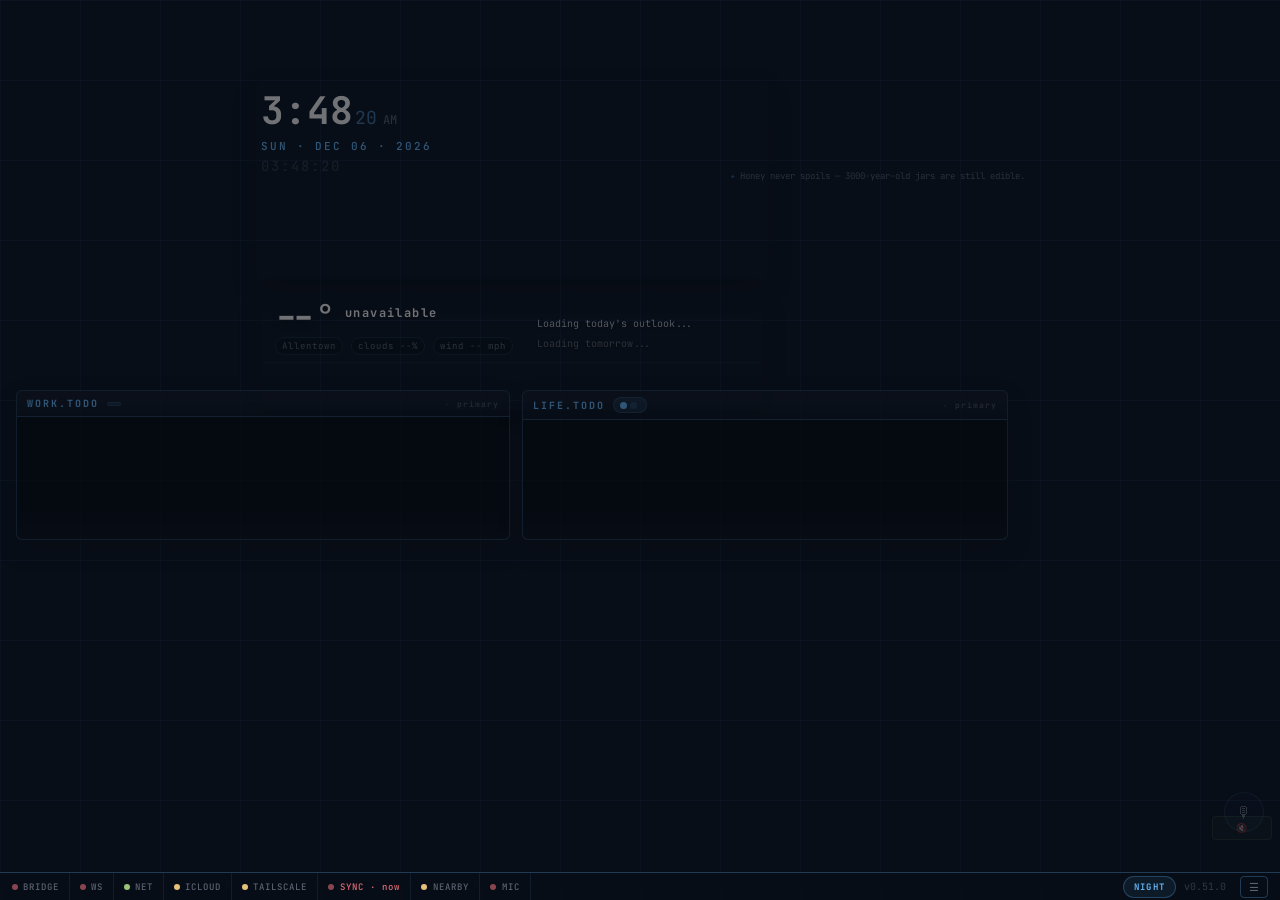
==== pi-kiosk/index.html @ 38cebedf "Add kiosk realtime voice broker and client" ====
<!DOCTYPE html>
<html lang="en">
<head>
<meta charset="UTF-8">
<meta name="viewport" content="width=1024">
<title>alfredo</title>
<style>
  @import url("https://fonts.googleapis.com/css2?family=JetBrains+Mono:wght@300;400;500;700&display=swap");
  * { margin: 0; padding: 0; box-sizing: border-box; }
  :root {
    --bg: #080E18; --surface: rgba(8,14,24,0.76); --surface2: #0d1520;
    --text-primary: #ABB2BF; --text-secondary: #5C6370; --text-emphasis: #E8EAED;
    --accent: #61AFEF; --accent-border: rgba(97,175,239,0.28);
    --accent-grid: rgba(97,175,239,0.035);
    --success: #98C379; --warning: #E5C07B; --danger: #E06C75;
    --font: "JetBrains Mono", monospace;
    --fs: 13px;
  }
  body { background: var(--bg); color: var(--text-primary); font-family: var(--font); font-size: var(--fs); height: 100vh; width: 100vw; overflow: hidden; display: flex; flex-direction: column; }
  body::before { content:''; position:fixed; inset:0; background-image: linear-gradient(var(--accent-grid) 1px,transparent 1px), linear-gradient(90deg,var(--accent-grid) 1px,transparent 1px); background-size:80px 80px; pointer-events:none; z-index:0; }

  /* Status bar */
  .statusbar {
    flex-shrink: 0; height: 28px; z-index: 10;
    display: flex; align-items: center; gap: 0;
    padding: 0 12px;
    border-top: 1px solid var(--accent-border);
    background: rgba(8,14,24,0.9);
  }
  .status-item {
    display: flex; align-items: center; gap: 5px;
    padding: 0 10px; height: 100%;
    border-right: 1px solid rgba(97,175,239,0.1);
    font-size: 9px; font-weight: 500; letter-spacing: 1px;
    color: var(--text-secondary);
  }
  .status-item:first-child { padding-left: 0; }
  .status-dot { width: 6px; height: 6px; border-radius: 50%; background: var(--text-secondary); opacity: 0.3; flex-shrink: 0; }
  .status-dot.on { background: var(--success); opacity: 1; animation: statpulse 3s ease-in-out infinite; }
  .status-dot.warn { background: var(--warning); opacity: 1; }
  .status-dot.off { background: var(--danger); opacity: 0.6; }
  @keyframes statpulse { 0%,100%{opacity:0.5} 50%{opacity:1} }

  .statusbar .spacer { flex: 1; }

  /* Hamburger button */
  .hbg-btn {
    font-family: var(--font); font-size: 11px; color: var(--text-secondary);
    width: 28px; height: 22px; border-radius: 4px;
    border: 1px solid var(--accent-border); background: transparent;
    cursor: pointer; display: flex; align-items: center; justify-content: center;
    letter-spacing: 0; margin-left: 8px;
    -webkit-tap-highlight-color: transparent; flex-shrink: 0;
  }
  .hbg-btn:active { background: rgba(97,175,239,0.1); }

  /* Hamburger panel */
  .hbg-panel {
    display: none; position: fixed; bottom: 28px; right: 8px;
    background: #0a0f1a; border: 1px solid rgba(97,175,239,0.28);
    border-radius: 8px; padding: 14px 16px; z-index: 50;
    min-width: 200px; box-shadow: 0 8px 32px rgba(0,0,0,0.6);
  }
  .hbg-panel.open { display: block; }
  .hbg-section { margin-bottom: 14px; }
  .hbg-section:last-child { margin-bottom: 0; }
  .hbg-label {
    font-size: 8px; font-weight: 700; letter-spacing: 2px;
    color: var(--text-secondary); margin-bottom: 7px;
  }
  .hbg-row { display: flex; gap: 5px; flex-wrap: wrap; }
  .hbg-chip {
    font-family: var(--font); font-size: 9px; font-weight: 700; letter-spacing: 1px;
    padding: 5px 10px; border-radius: 4px; border: 1px solid var(--accent-border);
    cursor: pointer; background: transparent; color: var(--text-secondary);
    -webkit-tap-highlight-color: transparent;
  }
  .hbg-chip.active { background: rgba(97,175,239,0.15); color: var(--accent); border-color: var(--accent); }
  .hbg-chip:active { opacity: 0.7; }
  .hbg-divider { height: 1px; background: rgba(97,175,239,0.1); margin: 12px 0; }
  .fs-stepper { display: flex; align-items: center; gap: 10px; }
  .fs-step-btn {
    font-family: var(--font); font-size: 14px; font-weight: 700; color: var(--accent);
    width: 28px; height: 28px; border-radius: 4px;
    border: 1px solid var(--accent-border); background: transparent;
    cursor: pointer; display: flex; align-items: center; justify-content: center;
    -webkit-tap-highlight-color: transparent;
  }
  .fs-step-btn:active { background: rgba(97,175,239,0.1); }
  .fs-display {
    font-size: 11px; font-weight: 700; color: var(--text-primary);
    min-width: 36px; text-align: center; letter-spacing: 1px;
  }

  /* Canvas */
  .canvas { position: relative; z-index: 1; flex: 1; overflow: hidden; }

  /* Widget */
  .widget {
    position: absolute; background: var(--surface); border: 1px solid var(--accent-border); border-radius: 6px;
    overflow: hidden; display: flex; flex-direction: column; transition: opacity 0.2s, transform 0.2s; min-width:120px; min-height:60px;
    --widget-pad: 10px; --widget-header-x: 10px; --widget-header-y: 6px; --widget-title-size: 10px; --widget-body-size: 11px; --widget-caption-size: 9px;
    box-shadow: 0 10px 28px rgba(0,0,0,0.22);
  }
  .widget.hidden { display: none !important; }
  .widget::before {
    content:''; position:absolute; inset:0; pointer-events:none;
    background:linear-gradient(180deg, rgba(255,255,255,0.02), transparent 20%, transparent 80%, rgba(97,175,239,0.03));
  }
  .widget-header {
    display:flex; align-items:center; gap:8px; padding:var(--widget-header-y) var(--widget-header-x); background:rgba(97,175,239,0.05);
    border-bottom:1px solid var(--accent-border); font-size:var(--widget-title-size); font-weight:700; color:var(--accent);
    letter-spacing:2px; flex-shrink:0; zoom:var(--content-zoom,1); position:relative; z-index:1;
  }
  .badge {
    font-size:var(--widget-caption-size); font-weight:700; color:var(--accent); letter-spacing:1px;
    padding:1px 6px; border-radius:999px; background:rgba(97,175,239,0.12); border:1px solid rgba(97,175,239,0.18);
  }
  .zone { margin-left:auto; font-size:calc(var(--widget-caption-size) - 1px); color:var(--text-secondary); opacity:0.7; letter-spacing:1px; }
  .widget-body { padding:var(--widget-pad); flex:1; overflow-y:auto; overflow-x:hidden; zoom:var(--content-zoom,1); position:relative; z-index:1; }
  .widget[data-size="compact"] { --widget-pad: 8px; --widget-header-x: 8px; --widget-header-y: 5px; --widget-title-size: 9px; --widget-body-size: 10px; --widget-caption-size: 8px; }
  .widget[data-size="regular"] { --widget-pad: 10px; --widget-header-x: 10px; --widget-header-y: 6px; --widget-title-size: 10px; --widget-body-size: 11px; --widget-caption-size: 9px; }
  .widget[data-size="expanded"] { --widget-pad: 12px; --widget-header-x: 12px; --widget-header-y: 7px; --widget-title-size: 11px; --widget-body-size: 12px; --widget-caption-size: 9px; }
  /* Hide cursor on kiosk display */
  html, body, * {
    cursor: none !important;
    cursor: url("[data-uri]") 0 0, none !important;
  }
  /* Frameless widgets — no border, no header bar, no background */
  #w-clock, #w-weather { border-color:transparent; background:transparent; }
  #w-clock::before, #w-weather::before { display:none; }
  #w-clock .widget-header, #w-weather .widget-header { display:none; }
  #w-clock .widget-body, #w-weather .widget-body { padding:4px; }

  /* Clock */
  .clock-time { display:flex; align-items:baseline; gap:2px; cursor:pointer; -webkit-tap-highlight-color:transparent; user-select:none; }
  .clock-time .hm { font-size:38px; font-weight:700; color:var(--text-emphasis); }
  .clock-time .sec { font-size:18px; color:var(--accent); opacity:0.6; }
  .clock-time .ampm { font-size:12px; color:var(--text-secondary); margin-left:4px; }
  .clock-date { font-size:11px; font-weight:500; color:var(--accent); letter-spacing:2px; margin-top:4px; }
  .clock-24h { font-size:14px; color:var(--text-secondary); opacity:0.4; margin-top:4px; letter-spacing:2px; font-weight:500; }
  .clock-time.flash .hm { color:#ff6b35; }
  /* Floating fun fact — sits on empty canvas space, not inside a widget */
  #funfact-float {
    position:absolute; z-index:2; pointer-events:none;
    font-size:9px; color:var(--text-secondary); opacity:0.4;
    line-height:1.4; max-width:300px; transition:opacity 0.5s, left 0.3s, top 0.3s;
    display:-webkit-box; -webkit-line-clamp:2; -webkit-box-orient:vertical; overflow:hidden;
  }
  #funfact-float::before { content:'✦ '; color:var(--accent); opacity:0.5; }

  /* Today bar */
  .today-bar { display:flex; height:100%; align-items:center; }
  .today-stat { flex:1; text-align:center; }
  .today-stat .val { font-size:20px; font-weight:700; color:var(--text-emphasis); }
  .today-stat .lbl { font-size:8px; font-weight:500; color:var(--text-secondary); letter-spacing:1px; margin-top:2px; }
  .today-divider { width:1px; height:36px; background:rgba(92,99,112,0.2); }

  /* Tasks */
  .task-list { display:flex; flex-direction:column; gap:2px; height:100%; overflow-y:auto; }
  .task-item { display:flex; align-items:center; gap:8px; padding:4px 0; cursor:pointer; }
  .task-dot { width:8px; height:8px; border-radius:50%; border:1.5px solid var(--accent-border); flex-shrink:0; transition:transform 0.1s; }
  .task-dot.done { background:var(--success); border-color:var(--success); }
  .task-text { font-size:var(--widget-body-size); color:var(--text-primary); }
  .task-text.done { text-decoration:line-through; color:var(--text-secondary); }
  .task-blank { display:flex; align-items:center; gap:8px; padding:4px 0; opacity:0.3; cursor:pointer; }
  .task-blank .task-dot { border-style:dashed; }
  .task-blank .task-text { color:var(--text-secondary); font-style:italic; font-size:var(--widget-body-size); }
  .widget-stale .zone::after { content:' · STALE'; color:var(--warning); font-size:9px; letter-spacing:1px; }
  .widget-stale { opacity:0.6; }
  .widget[data-size="compact"] .task-item,
  .widget[data-size="compact"] .task-blank { gap:6px; padding:2px 0; }

  /* Time-aware widget states */
  .widget.time-hidden { display:none !important; }
  .widget.compact .widget-body { max-height:0 !important; overflow:hidden; padding:0 !important; }
  .widget.compact { cursor:pointer; }
  .widget.compact .widget-header .zone::before { content:'▸ '; opacity:0.5; }

  /* Task detail sheet */
  .td-actions { display:flex; gap:8px; flex-wrap:wrap; margin-top:12px; }
  .td-status-btn { font-family:var(--font); font-size:9px; font-weight:700; letter-spacing:1px; padding:6px 12px; border-radius:4px; border:1px solid var(--accent-border); cursor:pointer; background:transparent; color:var(--text-secondary); -webkit-tap-highlight-color:transparent; }
  .td-status-btn.active { background:rgba(97,175,239,0.15); color:var(--accent); border-color:var(--accent); }
  .td-status-btn.done-btn.active { background:rgba(152,195,121,0.15); color:var(--success); border-color:var(--success); }

  /* Terminal */
  .term-status { display:flex; align-items:center; gap:6px; padding:4px 10px; background:rgba(8,14,24,0.4); flex-shrink:0; }
  .term-dot { width:5px; height:5px; border-radius:50%; }
  .term-dot.on { background:var(--success); }
  .term-dot.off { background:var(--text-secondary); opacity:0.3; }
  .term-label { font-size:9px; font-weight:500; color:var(--text-secondary); }
  .term-output { padding:8px 9px; flex:1; overflow-y:auto; font-size:10px; line-height:1.55; background:linear-gradient(180deg, rgba(8,14,24,0.15), transparent 40%); }
  .term-line { color:var(--text-primary); }
  .term-line.sys { color:var(--text-secondary); }
  .term-line.good { color:var(--success); }
  .term-line.warn { color:var(--warning); }
  .term-line.reply { color:var(--text-emphasis); }
  .term-line.user { color:var(--accent); }
  .term-input { display:flex; align-items:center; gap:6px; padding:6px 10px; border-top:1px solid var(--accent-border); background:rgba(8,14,24,0.5); flex-shrink:0; }
  .term-prompt { font-size:12px; font-weight:700; color:var(--accent); }
  .term-cursor-blink { animation:slowblink 2.5s ease-in-out infinite; color:var(--accent); opacity:0.5; }
  @keyframes slowblink { 0%,40%{opacity:0.5} 50%{opacity:0.1} 60%,100%{opacity:0.5} }
  .widget[data-size="compact"] .term-status { padding:4px 8px; }
  .widget[data-size="compact"] .term-output { font-size:9px; padding:6px 7px; }

  /* Calendar */
  .cal-event { display:flex; gap:8px; padding:4px 0; align-items:center; }
  .cal-time { font-size:calc(var(--widget-body-size) - 1px); color:var(--text-secondary); width:50px; flex-shrink:0; }
  .cal-bar { width:2px; height:16px; background:var(--accent); border-radius:1px; flex-shrink:0; }
  .cal-title { font-size:var(--widget-body-size); color:var(--text-primary); }
  .cal-event.past .cal-time, .cal-event.past .cal-title { opacity:0.4; }
  .cal-event.past .cal-bar { opacity:0.3; }
  .cal-event.live .cal-bar { background:var(--accent); box-shadow:0 0 6px var(--accent); }
  .cal-event.live .cal-title { font-weight:bold; }
  .cal-title.dim { opacity:0.4; font-style:italic; }
  .cal-event.personal .cal-bar { background:#7c6eff; }
  .cal-event.personal.live .cal-bar { background:#7c6eff; box-shadow:0 0 6px #7c6eff; }
  .cal-section-label { font-size:8px; color:var(--text-secondary); letter-spacing:1px; margin:6px 0 2px; opacity:0.6; }
  .cal-section-label:first-child { margin-top:0; }

  /* TODAY.EXE dots */
  .today-rows { display:flex; flex-direction:column; gap:6px; }
  .today-row { display:flex; align-items:center; gap:8px; min-width:0; }
  .today-label { font-size:9px; letter-spacing:1px; color:var(--text-secondary); width:65px; flex-shrink:0; }
  .today-dots { display:flex; gap:4px; flex:1; }
  .today-dot { width:8px; height:8px; border-radius:50%; background:rgba(255,255,255,0.1); border:1px solid rgba(255,255,255,0.15); transition:all 0.3s; }
  .today-dot.lit { background:var(--success,#4ade80); border-color:var(--success,#4ade80); box-shadow:0 0 4px var(--success,#4ade80); }
  .widget[data-size="expanded"] .today-rows { display:grid; grid-template-columns:repeat(2, minmax(0,1fr)); gap:8px 14px; }
  .widget[data-size="compact"] .today-rows { gap:4px; }
  .widget[data-size="compact"] .today-label { width:54px; font-size:8px; }
  .widget[data-size="compact"] .today-dot { width:7px; height:7px; }

  /* Weather Timeline */
  .wx-timeline { position:relative; width:100%; height:100%; display:flex; flex-direction:column; overflow:hidden; min-height:100px; }
  .wx-arc { position:relative; flex:0 0 60%; min-height:66px; overflow:hidden; padding:10px 12px 4px; }
  .wx-arc-path { display:none; }
  .wx-horizon { display:none; }
  .wx-celestial { position:absolute; z-index:2; transition:left 60s linear, bottom 60s linear; }
  .wx-sun { width:58px; height:58px; border-radius:50%; background:radial-gradient(circle, #FFE27A 18%, #FFD34A 42%, #FFB347 72%, rgba(255,179,71,0.05) 100%);
    box-shadow:0 0 28px 10px rgba(255,184,77,0.56), 0 0 52px 20px rgba(255,165,0,0.2); }
  .wx-sun.zenith { box-shadow:0 0 34px 12px rgba(255,184,77,0.72), 0 0 68px 26px rgba(255,165,0,0.34); }
  .wx-sun.horizon-glow { box-shadow:0 0 22px 8px rgba(255,140,50,0.46), 0 0 42px 16px rgba(255,100,30,0.18); }
  .wx-moon-body { width:50px; height:50px; border-radius:50%; background:#E0E4F0; position:relative; overflow:hidden;
    box-shadow:0 0 18px 6px rgba(200,210,240,0.32); }
  .wx-moon-shadow { position:absolute; top:-1px; width:50px; height:52px; border-radius:50%; background:var(--bg); }
  .wx-moon-body.full { box-shadow:0 0 18px 6px rgba(220,230,255,0.52), 0 0 34px 12px rgba(200,210,240,0.22); }
  .wx-moon-body.new { background:#3a3f4a; box-shadow:none; opacity:0.4; }
  .wx-current-info { position:absolute; top:10px; left:12px; z-index:4; display:flex; flex-direction:column; gap:4px; pointer-events:none; min-width:210px; }
  .wx-current-main { display:flex; align-items:flex-start; gap:10px; }
  .wx-current-temp { font-size:34px; line-height:0.95; font-weight:700; color:var(--text-emphasis); text-shadow:0 2px 8px rgba(0,0,0,0.72); }
  .wx-current-copy { display:flex; flex-direction:column; gap:3px; padding-top:4px; }
  .wx-current-desc { font-size:12px; font-weight:700; color:var(--text-emphasis); letter-spacing:1.4px; text-shadow:0 1px 2px rgba(0,0,0,0.6); }
  .wx-current-hilo { font-size:10px; color:var(--text-secondary); opacity:0.92; }
  .wx-current-meta { display:flex; flex-wrap:wrap; gap:8px; align-items:center; }
  .wx-meta-pill { font-size:9px; color:var(--text-secondary); letter-spacing:1px; padding:2px 6px; border-radius:999px; border:1px solid rgba(97,175,239,0.14); background:rgba(8,14,24,0.32); backdrop-filter:blur(4px); }
  .wx-story { position:absolute; right:14px; top:26px; z-index:4; width:210px; display:flex; flex-direction:column; gap:5px; pointer-events:none; }
  .wx-story-line { font-size:10px; line-height:1.45; color:var(--text-primary); text-shadow:0 1px 2px rgba(0,0,0,0.6); }
  .wx-story-line.secondary { color:var(--text-secondary); }
  .wx-sky-cover { position:absolute; inset:0; z-index:3; pointer-events:none; }
  .wx-cloud { position:absolute; height:18px; border-radius:999px; background:linear-gradient(180deg, rgba(221,229,242,0.95), rgba(190,200,218,0.76)); box-shadow:0 8px 18px rgba(0,0,0,0.12); }
  .wx-cloud::before, .wx-cloud::after { content:''; position:absolute; bottom:6px; border-radius:50%; background:inherit; }
  .wx-cloud::before { width:18px; height:18px; left:8px; }
  .wx-cloud::after { width:24px; height:24px; right:10px; }
  .wx-cloud.heavy { opacity:0.96; }
  .wx-cloud.medium { opacity:0.82; }
  .wx-cloud.light { opacity:0.64; }
  .wx-cloud.sun-mask { z-index:4; }
  .wx-hours { flex:1; display:flex; align-items:center; gap:4px; padding:8px 10px 6px; position:relative; z-index:2; border-top:1px solid rgba(97,175,239,0.08); overflow:hidden; }
  .wx-hour { flex:1; text-align:center; font-size:10px; color:var(--text-secondary); min-width:0; padding:5px 2px 4px; border-radius:6px; background:rgba(8,14,24,0.18); }
  .wx-hour .wx-h-icon { font-size:14px; line-height:1; }
  .wx-hour .wx-h-temp { color:var(--text-primary); font-weight:700; font-size:13px; }
  .wx-hour .wx-h-time { font-size:9px; opacity:0.5; }
  .wx-hour.now { color:var(--text-secondary); border:1px solid rgba(97,175,239,0.18); background:rgba(97,175,239,0.08); }
  .wx-hour.now .wx-h-temp { color:var(--text-primary); }
  .wx-hour.past { opacity:0.4; }
  .wx-rise-set { position:absolute; bottom:2px; font-size:7px; color:var(--text-secondary); opacity:0.5; letter-spacing:0.5px; z-index:2; }
  .wx-rise-set.rise { left:8px; }
  .wx-rise-set.set { right:8px; }

  /* Weather effects (layered behind arc) */
  .wx-fx { position:absolute; inset:0; pointer-events:none; overflow:hidden; z-index:0; border-radius:0 0 5px 5px; }
  .wx-drop { position:absolute; top:-20px; width:1px; opacity:0.6;
    background:linear-gradient(transparent, rgba(74,144,217,0.7));
    animation:wx-rain-fall linear infinite; }
  .wx-flake { position:absolute; top:-10px; border-radius:50%;
    background:rgba(220,225,255,0.7); box-shadow:0 0 3px rgba(200,210,255,0.3);
    animation:wx-snow-fall linear infinite, wx-snow-drift ease-in-out infinite; }
  .wx-sun-glow { position:absolute; inset:0;
    background:radial-gradient(ellipse at 50% 60%, rgba(255,184,77,0.08), transparent 65%);
    animation:wx-sun-pulse 5s ease-in-out infinite; }
  .wx-lightning-flash { position:absolute; inset:0; opacity:0; }
  .wx-fog-band { position:absolute; left:-50%; width:200%; opacity:0.15;
    background:linear-gradient(90deg, transparent 0%, rgba(119,136,153,0.4) 30%, rgba(119,136,153,0.5) 50%, rgba(119,136,153,0.4) 70%, transparent 100%);
    animation:wx-fog-drift linear infinite; }
  @keyframes wx-rain-fall { from{transform:translateY(-20px)} to{transform:translateY(200px)} }
  @keyframes wx-snow-fall { from{transform:translateY(-10px)} to{transform:translateY(200px)} }
  @keyframes wx-snow-drift { 0%,100%{margin-left:0} 50%{margin-left:15px} }
  @keyframes wx-sun-pulse { 0%,100%{opacity:0.7;transform:scale(1)} 50%{opacity:1;transform:scale(1.06)} }
  @keyframes wx-fog-drift { from{transform:translateX(-25%)} to{transform:translateX(0%)} }

  /* Stats */
  .stat-grid { display:grid; grid-template-columns:1fr 1fr; gap:12px; }
  .stat-block .stat-val { font-size:22px; font-weight:700; color:var(--text-emphasis); }
  .stat-block .stat-lbl { font-size:8px; color:var(--text-secondary); letter-spacing:1px; margin-top:2px; }

  /* Dot progress (inline badge) */
  .dot-prog { width:7px; height:7px; border-radius:50%; display:inline-block; margin-right:3px; transition:background 0.2s ease; vertical-align:middle; }

  /* Hotlist */
  .hotlist-body { display:flex; flex-direction:column; gap:3px; height:100%; overflow-y:auto; }
  .hl-item { display:flex; align-items:center; gap:8px; padding:3px 0; cursor:pointer; }
  .hl-urgency { width:8px; height:8px; border-radius:50%; flex-shrink:0; transition:transform 0.1s; }
  .hl-urgency.high { background:var(--accent); box-shadow:0 0 4px var(--accent); }
  .hl-urgency.med { background:var(--accent); opacity:0.45; }
  .hl-urgency.event { background:transparent; border:1.5px solid var(--accent); opacity:0.6; }
  .hl-text { font-size:var(--widget-body-size); color:var(--text-primary); flex:1; }
  .hl-text.done { text-decoration:line-through; color:var(--text-secondary); opacity:0.28; }
  .hl-due { font-size:9px; color:var(--text-secondary); white-space:nowrap; flex-shrink:0; }
  .hl-badge { font-size:8px; font-weight:700; letter-spacing:1px; padding:1px 5px; border-radius:3px; border:1px solid rgba(124,110,255,0.4); color:#7c6eff; flex-shrink:0; }

  /* Scratchpad */
  .scratch-body { display:flex; flex-direction:column; gap:2px; height:100%; overflow-y:auto; }
  .scratch-line { font-size:var(--widget-body-size); color:var(--text-primary); padding:2px 0; }
  .scratch-add { display:flex; align-items:center; gap:6px; margin-top:6px; padding-top:6px; border-top:1px dashed var(--accent-border); cursor:pointer; opacity:0.4; }
  .scratch-add:active { opacity:0.8; }
  .scratch-add span { font-size:10px; color:var(--text-secondary); font-style:italic; }

  /* Meeting 3-state */
  .cal-event-wrap { cursor:pointer; -webkit-tap-highlight-color:transparent; }
  .cal-event-wrap[data-state="collapsed"] .meeting-brief,
  .cal-event-wrap[data-state="collapsed"] .meeting-full { max-height:0; padding:0; }
  .cal-event-wrap[data-state="brief"] .meeting-full { max-height:0; padding:0; }
  .cal-event-wrap[data-state="collapsed"] .meeting-hint { display:block; }
  .cal-event-wrap:not([data-state="collapsed"]) .meeting-hint { display:none; }
  .meeting-hint { font-size:8px; color:var(--text-secondary); opacity:0.4; margin-left:60px; padding:1px 0; }
  .meeting-brief { font-size:9px; color:var(--text-primary); margin-left:60px; padding:2px 0; max-height:0; overflow:hidden; transition:max-height 0.25s ease; }
  .cal-event-wrap[data-state="brief"] .meeting-brief,
  .cal-event-wrap[data-state="full"] .meeting-brief { max-height:80px; padding:2px 0; }
  .meeting-full { font-size:9px; color:var(--text-secondary); margin-left:60px; line-height:1.5; max-height:0; overflow:hidden; transition:max-height 0.25s ease; }
  .cal-event-wrap[data-state="full"] .meeting-full { max-height:200px; padding:2px 0; }
  .meeting-full hr { border:none; border-top:1px dashed var(--accent-border); margin:6px 0; }
  .cal-rec { font-size:7px; font-weight:700; color:var(--accent); letter-spacing:1px; margin-left:6px; opacity:0.6; }

  /* Funfact (legacy — now uses #funfact-float) */

  /* Waiting/Deferred counts */
  .today-count { font-size:18px; font-weight:700; color:var(--text-emphasis); }
  .today-count-row { cursor:pointer; -webkit-tap-highlight-color:transparent; }
  .today-count-row:active { opacity:0.7; }

  /* Waiting/Deferred modal sheet */
  .wd-backdrop { display:none; position:fixed; inset:0; background:rgba(0,0,0,0.5); z-index:90; }
  .wd-backdrop.open { display:block; }
  .wd-sheet { position:fixed; bottom:0; left:0; right:0; background:#0a0f1a; border-top:1px solid var(--accent-border); border-radius:12px 12px 0 0; transform:translateY(100%); transition:transform 0.3s ease; z-index:100; padding:16px; max-height:60vh; overflow-y:auto; }
  .wd-sheet.open { transform:translateY(0); }
  .wd-handle { width:32px; height:4px; background:var(--text-secondary); opacity:0.3; border-radius:2px; margin:0 auto 12px; }
  .wd-title { font-size:10px; font-weight:700; color:var(--accent); letter-spacing:2px; margin-bottom:10px; }
  .wd-item { font-size:11px; color:var(--text-primary); padding:6px 0; border-bottom:1px solid rgba(97,175,239,0.08); }
  .wd-item:last-child { border-bottom:none; }

  /* Voice btn */
  .voice-btn { position:absolute; bottom:40px; right:16px; width:40px; height:40px; border-radius:50%; background:rgba(97,175,239,0.07); border:1px solid var(--accent-border); display:flex; align-items:center; justify-content:center; cursor:pointer; z-index:10; font-size:16px; opacity:0.4; transition: all 0.3s ease; }
  .voice-btn.active { opacity:1; background:rgba(97,175,239,0.2); border-color:var(--accent); animation: voice-pulse 1.5s ease-in-out infinite; }
  .voice-btn.muted { opacity:0.8; background:rgba(224,108,117,0.15); border-color:var(--danger); animation:none; }
  .mute-btn { position:fixed; bottom:32px; right:8px; width:60px; height:24px; border-radius:4px; background:rgba(152,195,121,0.08); border:1px solid rgba(152,195,121,0.2); display:flex; align-items:center; justify-content:center; gap:4px; cursor:none; z-index:250; font-size:9px; font-family:var(--font); font-weight:700; letter-spacing:1px; color:var(--success); opacity:0.5; transition: all 0.3s ease; }
  .mute-btn.muted { background:rgba(224,108,117,0.15); border-color:var(--danger); color:var(--danger); }
  @keyframes voice-pulse { 0%,100%{box-shadow:0 0 0 0 rgba(97,175,239,0.4)} 50%{box-shadow:0 0 20px 8px rgba(97,175,239,0.15)} }

  /* Voice overlay toast */
  .voice-toast {
    position: fixed; bottom: 40px; left: 50%; transform: translateX(-50%) translateY(20px);
    background: rgba(8,14,24,0.95); border: 1px solid var(--accent-border);
    border-radius: 12px; padding: 12px 20px; z-index: 200;
    display: flex; align-items: center; gap: 12px;
    opacity: 0; transition: all 0.4s cubic-bezier(0.16,1,0.3,1);
    pointer-events: none; max-width: 600px;
    backdrop-filter: blur(10px);
  }
  .voice-toast.show { opacity: 1; transform: translateX(-50%) translateY(0); }
  .voice-toast .vt-icon { font-size: 20px; flex-shrink: 0; }
  .voice-toast .vt-text { font-size: 13px; color: var(--text-emphasis); line-height: 1.4; }
  .voice-toast .vt-label { font-size: 9px; font-weight: 700; color: var(--accent); letter-spacing: 2px; margin-bottom: 2px; }
  .voice-toast.listening { border-color: var(--warning); }
  .voice-toast.listening .vt-label { color: var(--warning); }
  .voice-toast.thinking { border-color: var(--accent); }
  .voice-toast.thinking .vt-label { color: var(--accent); }
  .voice-toast.dismissed { border-color: var(--text-secondary); }
  .voice-toast.dismissed .vt-label { color: var(--text-secondary); }
  .voice-toast .vt-dots { display: inline-block; }
  .voice-toast .vt-dots::after { content: ''; animation: dots 1.5s steps(4,end) infinite; }
  @keyframes dots { 0%{content:''} 25%{content:'.'} 50%{content:'..'} 75%{content:'...'} }

  /* Persistent voice state bar — top of screen */
  .voice-bar {
    position: fixed; top: 0; left: 0; right: 0; height: 3px; z-index: 300;
    background: transparent; transition: background 0.3s ease;
  }
  .voice-bar.listening { background: var(--warning); animation: vbar-pulse 1s ease-in-out infinite; }
  .voice-bar.thinking { background: var(--accent); animation: vbar-scan 1.5s ease-in-out infinite; }
  @keyframes vbar-pulse { 0%,100%{opacity:0.4} 50%{opacity:1} }
  @keyframes vbar-scan { 0%{background:linear-gradient(90deg,transparent,var(--accent),transparent);background-size:200%;background-position:0%} 100%{background:linear-gradient(90deg,transparent,var(--accent),transparent);background-size:200%;background-position:100%} }

  /* Modal */
  .modal-overlay { display:none; position:fixed; inset:0; background:rgba(0,0,0,0.75); z-index:100; align-items:flex-end; justify-content:center; padding-bottom:50px; }
  .modal-overlay.show { display:flex; }
  .modal-box { background:#0a0f1a; color-scheme:dark; border:1px solid var(--accent-border); border-radius:8px; padding:16px; width:560px; display:flex; flex-direction:column; gap:10px; }
  .modal-title { font-size:10px; font-weight:700; color:var(--accent); letter-spacing:2px; }
  .modal-input { background:#0a0f1a; border:1px solid rgba(97,175,239,0.28); border-radius:4px; padding:8px 10px; font-family:var(--font); font-size:13px; color:#E8EAED; outline:none; width:100%; -webkit-text-fill-color:#E8EAED; caret-color:#61AFEF; color-scheme:dark; }
  .modal-input:focus { border-color:var(--accent); }
  .modal-btns { display:flex; gap:8px; justify-content:flex-end; }
  .modal-btn { font-family:var(--font); font-size:10px; font-weight:700; padding:6px 14px; border-radius:4px; border:1px solid rgba(97,175,239,0.28); cursor:pointer; letter-spacing:1px; background:transparent; color:#5C6370; }
  .modal-btn.primary { background:rgba(97,175,239,0.15); color:var(--accent); border-color:var(--accent); }

  /* Exit */
  .exit-overlay { display:none; position:fixed; inset:0; background:rgba(0,0,0,0.92); z-index:200; flex-direction:column; align-items:center; justify-content:center; gap:12px; }
  .exit-overlay.show { display:flex; }
  .exit-overlay span { font-size:13px; color:#555; letter-spacing:3px; }

  /* ── Mode system ─────────────────────────────────────────── */
  /* Night mode dimming */
  body.mode-night .canvas { filter: brightness(0.6); }
  body.mode-night .widget { opacity: 0.8; }

  /* Meeting widget */
  .meeting-title { font-size: 16px; font-weight: 700; color: var(--text-emphasis); margin-bottom: 6px; }
  .meeting-attendees { font-size: 10px; color: var(--text-secondary); margin-bottom: 10px; letter-spacing: 0.5px; }
  .meeting-brief { font-size: 11px; color: var(--text-primary); line-height: 1.5; margin-bottom: 12px; max-height: 80px; overflow-y: auto; }
  .meeting-notes { flex: 1; display: flex; flex-direction: column; min-height: 0; }
  .meeting-notes-label { font-size: 8px; font-weight: 700; letter-spacing: 2px; color: var(--text-secondary); margin-bottom: 4px; }
  .meeting-scratchpad { flex: 1; background: rgba(97,175,239,0.03); border: 1px solid var(--accent-border); border-radius: 4px; padding: 8px; font-family: var(--font); font-size: 11px; color: var(--text-primary); line-height: 1.5; overflow-y: auto; outline: none; min-height: 120px; }
  .meeting-scratchpad:focus { border-color: var(--accent); }
  #w-meeting .widget-body { display: flex; flex-direction: column; height: calc(100% - 28px); }

  /* Meeting countdown pulse */
  @keyframes meeting-pulse { 0%,100%{box-shadow:inset 0 0 0 0 transparent} 50%{box-shadow:inset 0 0 0 2px var(--warning)} }
  body.meeting-ending .canvas { animation: meeting-pulse 2s ease-in-out infinite; }

  /* Mode indicator in status bar */
  .mode-indicator {
    display:inline-flex; align-items:center; padding:4px 10px; border-radius:999px;
    border:1px solid var(--accent-border); background:rgba(97,175,239,0.08);
    font-size: 9px; font-weight: 700; letter-spacing: 1.2px; color: var(--accent); margin-right: 8px;
  }
</style>
</head>
<body>

<div class="canvas" id="canvas">
  <!-- CLOCK.SYS -->
  <div class="widget" id="w-clock" style="left:16px;top:8px;width:190px;height:110px">
    <div class="widget-header">CLOCK.SYS <span class="zone">primary</span></div>
    <div class="widget-body">
      <div class="clock-time" id="clock">
        <span class="hm" id="clockHM"></span><span class="sec" id="clockSec"></span><span class="ampm" id="clockAMPM"></span>
      </div>
      <div class="clock-date" id="clockDate"></div>
      <div class="clock-24h" id="clock24h"></div>
    </div>
  </div>

  <!-- WEATHER.SYS -->
  <div class="widget" id="w-weather" style="left:218px;top:8px;width:480px;height:165px">
    <div class="widget-header">WEATHER.SYS <span class="zone">live</span></div>
    <div class="widget-body" id="weatherBody" style="padding:0;position:relative">
      <div class="wx-timeline">
        <div class="wx-arc" id="wxArc">
          <div class="wx-arc-path"></div>
          <div class="wx-horizon"></div>
          <div class="wx-celestial" id="wxCelestial"></div>
          <div class="wx-sky-cover" id="wxSkyCover"></div>
          <div class="wx-current-info" id="wxCurrentInfo">
            <div class="wx-current-main">
              <span class="wx-current-temp" id="wxTemp">--°</span>
              <div class="wx-current-copy">
                <span class="wx-current-desc" id="wxDesc">loading</span>
                <span class="wx-current-hilo" id="wxHiLo"></span>
              </div>
            </div>
            <div class="wx-current-meta">
              <span class="wx-meta-pill" id="wxPlace">Allentown</span>
              <span class="wx-meta-pill" id="wxClouds">clouds --%</span>
              <span class="wx-meta-pill" id="wxWind">wind -- mph</span>
            </div>
          </div>
          <div class="wx-story" id="wxStory">
            <div class="wx-story-line" id="wxStoryToday">Loading today's outlook...</div>
            <div class="wx-story-line secondary" id="wxStoryTomorrow">Loading tomorrow...</div>
          </div>
        </div>
        <div class="wx-hours" id="wxHours">
          <span class="wx-rise-set rise" id="wxRise"></span>
          <span class="wx-rise-set set" id="wxSet"></span>
        </div>
      </div>
    </div>
  </div>

  <!-- WORK.TODO -->
  <div class="widget" id="w-work" style="left:16px;top:130px;width:310px;height:210px">
    <div class="widget-header">WORK.TODO <span class="badge" id="workBadge"></span><span class="zone">primary</span></div>
    <div class="widget-body"><div class="task-list" id="workTasks"></div></div>
  </div>

  <!-- LIFE.TODO -->
  <div class="widget" id="w-life" style="left:340px;top:130px;width:310px;height:210px">
    <div class="widget-header">LIFE.TODO <span class="badge" id="lifeBadge"></span><span class="zone">primary</span></div>
    <div class="widget-body"><div class="task-list" id="lifeTasks"></div></div>
  </div>

  <!-- CALENDAR.DAT -->
  <div class="widget" id="w-cal" style="left:16px;top:352px;width:310px;height:185px">
    <div class="widget-header">CALENDAR.DAT <span class="zone">primary</span></div>
    <div class="widget-body" id="calendarBody"></div>
  </div>

  <!-- ALFREDO.TTY -->
  <div class="widget" id="w-tty" style="left:340px;top:352px;width:310px;height:185px">
    <div class="widget-header">ALFREDO.TTY <span class="badge" id="termBadge">OFF</span><span class="zone">system</span></div>
    <div class="term-status"><div class="term-dot off" id="termDot"></div><span class="term-label" id="termLabel">checking...</span></div>
    <div class="term-output" id="termOutput">
      <div class="term-line sys">ALFREDO.TTY v0.51</div>
      <div class="term-line sys">ambient terminal ready</div>
    </div>
    <div class="term-input">
      <span class="term-prompt">&gt;</span>
      <span style="color:var(--text-secondary);font-size:10px">_</span><span class="term-cursor-blink">█</span>
    </div>
  </div>

  <!-- TODAY.EXE -->
  <div class="widget" id="w-today" style="right:16px;top:8px;width:336px;height:110px">
    <div class="widget-header">TODAY.EXE <span class="zone">primary</span></div>
    <div class="widget-body">
      <div class="today-rows">
        <div class="today-row"><span class="today-label">TASKS</span><span class="today-dots" id="dotsWork"></span></div>
        <div class="today-row"><span class="today-label">TODO</span><span class="today-dots" id="dotsTodo"></span></div>
        <div class="today-row"><span class="today-label">MEETINGS</span><span class="today-dots" id="dotsMeetings"></span></div>
        <div class="today-row today-count-row" onclick="openWdModal('waiting')"><span class="today-label">WAITING</span><span class="today-count" id="waitingCount">0</span></div>
        <div class="today-row today-count-row" onclick="openWdModal('deferred')"><span class="today-label">DEFERRED</span><span class="today-count" id="deferredCount">0</span></div>
      </div>
    </div>
  </div>

  <!-- STATS.DAT (hidden) -->
  <div class="widget hidden" id="w-stats" style="right:16px;top:130px;width:336px;height:155px">
    <div class="widget-header">STATS.DAT <span class="zone">primary</span></div>
    <div class="widget-body">
      <div class="stat-grid">
        <div class="stat-block"><div class="stat-val" id="statStreak">3</div><div class="stat-lbl">DAY STREAK</div></div>
        <div class="stat-block"><div class="stat-val" id="statCompleted">0</div><div class="stat-lbl">COMPLETED</div></div>
        <div class="stat-block"><div class="stat-val" id="statFocus">0.0h</div><div class="stat-lbl">FOCUS TODAY</div></div>
        <div class="stat-block"><div class="stat-val" id="statUptime">—</div><div class="stat-lbl">SESSION</div></div>
      </div>
    </div>
  </div>

  <!-- HOTLIST.EXE -->
  <div class="widget hidden" id="w-hotlist" style="left:258px;top:8px;width:396px;height:165px">
    <div class="widget-header">HOTLIST.EXE <span class="badge" id="hotlistBadge"></span><span class="zone">urgent</span></div>
    <div class="widget-body"><div class="hotlist-body" id="hotlistBody"></div></div>
  </div>

  <!-- SCRATCH.PAD -->
  <div class="widget" id="w-scratch" style="right:16px;top:297px;width:336px;height:240px">
    <div class="widget-header">SCRATCH.PAD <span class="zone">primary</span></div>
    <div class="widget-body"><div class="scratch-body" id="scratchBody"></div></div>
  </div>

  <!-- MEETING.LIVE -->
  <div class="widget hidden" id="w-meeting" style="left:16px;top:130px;width:992px;height:410px">
    <div class="widget-header">MEETING.LIVE <span class="badge" id="meetingBadge"></span><span class="zone">active</span></div>
    <div class="widget-body" id="meetingBody">
      <div class="meeting-title" id="meetingTitle"></div>
      <div class="meeting-attendees" id="meetingAttendees"></div>
      <div class="meeting-brief" id="meetingBrief"></div>
      <div class="meeting-notes">
        <div class="meeting-notes-label">NOTES</div>
        <div class="meeting-scratchpad" id="meetingScratchpad" contenteditable="true" spellcheck="false"></div>
      </div>
    </div>
  </div>

  <!-- Voice -->
  <div class="voice-bar" id="voiceBar"></div>
  <div class="mute-btn" id="muteBtn" title="mute alfredo">🔇</div>
  <div class="voice-btn" id="voiceBtn" title="voice input">🎙</div>
  <div class="voice-toast" id="voiceToast">
    <span class="vt-icon">🎙</span>
    <div>
      <div class="vt-label" id="vtLabel">ALFREDO</div>
      <div class="vt-text" id="vtText"></div>
    </div>
  </div>
</div>

<!-- Floating fun fact — positioned dynamically on empty canvas space -->
<div id="funfact-float"></div>

<!-- Status bar -->
<div class="statusbar">
  <div class="status-item"><div class="status-dot" id="sd-bridge"></div>BRIDGE</div>
  <div class="status-item"><div class="status-dot" id="sd-ws"></div>WS</div>
  <div class="status-item"><div class="status-dot" id="sd-net"></div>NET</div>
  <div class="status-item"><div class="status-dot" id="sd-icloud"></div>ICLOUD</div>
  <div class="status-item"><div class="status-dot" id="sd-ts"></div>TAILSCALE</div>
  <div class="status-item" style="gap:6px"><div class="status-dot" id="sd-sync"></div><span id="sync-lbl" style="font-size:9px;color:var(--text-secondary);letter-spacing:1px">SYNC</span></div>
  <div class="status-item" style="gap:6px"><div class="status-dot" id="sd-presence"></div><span style="font-size:9px;color:var(--text-secondary);letter-spacing:1px">NEARBY</span></div>
  <div class="status-item" style="gap:6px"><div class="status-dot" id="sd-mic"></div><span style="font-size:9px;color:var(--text-secondary);letter-spacing:1px">MIC</span></div>
  <div class="spacer"></div>
  <span class="mode-indicator" id="modeIndicator">WORK</span>
  <span style="font-size:10px;color:var(--text-secondary);opacity:0.5;margin-right:6px">v0.51.0</span>
  <button class="hbg-btn" id="hbgToggle">☰</button>
</div>

<!-- Hamburger panel -->
<div class="hbg-panel" id="hbgPanel">
  <div class="hbg-section">
    <div class="hbg-label">MODE</div>
    <div class="hbg-row">
      <button class="hbg-chip active" data-mode="auto">AUTO</button>
      <button class="hbg-chip" data-mode="work">WORK</button>
      <button class="hbg-chip" data-mode="meeting">MEETING</button>
      <button class="hbg-chip" data-mode="focus">FOCUS</button>
      <button class="hbg-chip" data-mode="weekend">WEEKEND</button>
      <button class="hbg-chip" data-mode="night">NIGHT</button>
    </div>
  </div>
  <div class="hbg-divider"></div>
  <div class="hbg-section">
    <div class="hbg-label">FONT SIZE</div>
    <div class="fs-stepper">
      <button class="fs-step-btn" id="fsDown">−</button>
      <span class="fs-display" id="fsDisplay">13px</span>
      <button class="fs-step-btn" id="fsUp">+</button>
    </div>
  </div>
  <div class="hbg-divider"></div>
  <div class="hbg-section">
    <div class="hbg-label">SYSTEM</div>
    <div class="hbg-row">
      <button class="hbg-chip" id="btnRefresh">REFRESH</button>
      <button class="hbg-chip" id="btnReboot" style="border-color:var(--danger);color:var(--danger)">REBOOT</button>
    </div>
  </div>
</div>

<!-- Modal -->
<div class="modal-overlay" id="modal">
  <div class="modal-box">
    <div class="modal-title" id="modalTitle">ADD ITEM</div>
    <input class="modal-input" id="modalInput" type="text" autocomplete="off" autocorrect="off" spellcheck="false">
    <div style="font-size:9px;color:var(--text-secondary);letter-spacing:1px">ENTER to save · ESC to cancel</div>
    <div class="modal-btns">
      <button class="modal-btn" onclick="closeModal()">CANCEL</button>
      <button class="modal-btn primary" onclick="saveModal()">SAVE</button>
    </div>
  </div>
</div>

<div class="exit-overlay" id="exitOverlay"><span>closing alfredo...</span></div>

<!-- Task detail sheet -->
<div class="wd-backdrop" id="tdBackdrop" onclick="closeTd()"></div>
<div class="wd-sheet" id="tdSheet">
  <div class="wd-handle"></div>
  <div class="wd-title">TASK</div>
  <div style="font-size:12px;color:var(--text-emphasis);padding:8px 0 4px;line-height:1.5" id="tdText"></div>
  <div class="td-actions">
    <button class="td-status-btn" id="tdBtnTodo" onclick="setTaskStatus('todo')">TODO</button>
    <button class="td-status-btn" id="tdBtnWaiting" onclick="setTaskStatus('waiting')">WAITING</button>
    <button class="td-status-btn" id="tdBtnDeferred" onclick="setTaskStatus('deferred')">DEFER</button>
    <button class="td-status-btn done-btn" id="tdBtnDone" onclick="setTaskStatus('done')">DONE ✓</button>
  </div>
</div>

<!-- Waiting/Deferred sheet -->
<div class="wd-backdrop" id="wdBackdrop" onclick="closeWdModal()"></div>
<div class="wd-sheet" id="wdSheet">
  <div class="wd-handle"></div>
  <div class="wd-title" id="wdTitle">WAITING</div>
  <div id="wdList"></div>
</div>

<script>
// ── Clock ───────────────────────────────────────────────────
function updateClock() {
  const now = new Date();
  const h12 = now.getHours()%12||12, h24 = now.getHours(), m = String(now.getMinutes()).padStart(2,'0'), s = String(now.getSeconds()).padStart(2,'0');
  document.getElementById('clockHM').textContent = h12+':'+m;
  document.getElementById('clockSec').textContent = s;
  document.getElementById('clockAMPM').textContent = h24>=12?'PM':'AM';
  const D=['SUN','MON','TUE','WED','THU','FRI','SAT'], M=['JAN','FEB','MAR','APR','MAY','JUN','JUL','AUG','SEP','OCT','NOV','DEC'];
  document.getElementById('clockDate').textContent = D[now.getDay()]+' · '+M[now.getMonth()]+' '+String(now.getDate()).padStart(2,'0')+' · '+now.getFullYear();
  document.getElementById('clock24h').textContent = String(h24).padStart(2,'0')+':'+m+':'+s;
}
setInterval(updateClock,1000); updateClock();

// Triple-tap clock → exit
let tapCount=0, tapTimer=null;
document.getElementById('clock').addEventListener('click',()=>{
  tapCount++;
  const el=document.getElementById('clock');
  el.classList.add('flash'); setTimeout(()=>el.classList.remove('flash'),150);
  clearTimeout(tapTimer); tapTimer=setTimeout(()=>{tapCount=0;},800);
  if(tapCount>=3){tapCount=0;document.getElementById('exitOverlay').classList.add('show');fetch('/exit-kiosk',{method:'POST'}).catch(()=>{});setTimeout(()=>window.close(),1500);}
});

// ── Widget sizing + terminal feed ────────────────────────────
const termOutput = document.getElementById('termOutput');
const TERM_MAX_LINES = 48;
let _termLines = [];
let _termBridgeState = null;

function escapeHtml(str) {
  return String(str)
    .replace(/&/g, '&amp;')
    .replace(/</g, '&lt;')
    .replace(/>/g, '&gt;');
}

function classifyWidgetSize(el) {
  const rect = el.getBoundingClientRect();
  if (rect.width < 260 || rect.height < 150) return 'compact';
  if (rect.width >= 430 && rect.height >= 200) return 'expanded';
  return 'regular';
}

function applyWidgetSizeClass(el) {
  if (!el) return;
  el.dataset.size = classifyWidgetSize(el);
}

function refreshWidgetSizing() {
  document.querySelectorAll('.widget').forEach(applyWidgetSizeClass);
}

const widgetSizeObserver = new ResizeObserver(entries => {
  for (const entry of entries) applyWidgetSizeClass(entry.target);
});
document.querySelectorAll('.widget').forEach(el => {
  applyWidgetSizeClass(el);
  widgetSizeObserver.observe(el);
});

function pushTermLine(text, kind='sys') {
  const normalized = String(text || '').trim();
  if (!normalized || !termOutput) return;
  const stamped = '[' + new Date().toLocaleTimeString([], {hour:'numeric', minute:'2-digit'}) + '] ' + normalized;
  const last = _termLines[_termLines.length - 1];
  if (last && last.raw === stamped && last.kind === kind) return;
  _termLines.push({raw: stamped, kind});
  if (_termLines.length > TERM_MAX_LINES) _termLines = _termLines.slice(-TERM_MAX_LINES);
  termOutput.innerHTML = _termLines.map(line => '<div class="term-line ' + line.kind + '">' + escapeHtml(line.raw) + '</div>').join('');
  termOutput.scrollTop = termOutput.scrollHeight;
}

pushTermLine('ambient terminal online', 'sys');
pushTermLine('voice + layout surface ready', 'sys');

// ── Tasks ───────────────────────────────────────────────────
function loadData(key,def){try{return JSON.parse(localStorage.getItem(key))||def;}catch{return def;}}
function saveData(key,val){localStorage.setItem(key,JSON.stringify(val));}

let workTasks=loadData('workTasks',[]);
let lifeTasks=loadData('lifeTasks',[{text:'Set up Pi screen',done:true},{text:'Organize desk cables',done:false}]);
let scratchLines=loadData('scratch',['// jot things here']);
let projectCards=loadData('projectCards',[]);
let currentCalendarEvents = [];
let _directContextSyncTimer = null;

function queueDirectContextSync(){
  clearTimeout(_directContextSyncTimer);
  _directContextSyncTimer = setTimeout(syncDirectContext, 250);
}

function syncDirectContext(){
  fetch('/proxy/direct-context', {
    method:'POST',
    headers:{'Content-Type':'application/json'},
    body: JSON.stringify({
      workTasks,
      lifeTasks,
      waitingItems,
      deferredItems,
      projects: projectCards,
      scratch: scratchLines,
      calendar: currentCalendarEvents
    })
  }).catch(()=>{});
}

// ── Claude-suggested work tasks ─────────────────────────────
// Fetch if bridge is up; fall back to localStorage. Retries on reconnect.
let taskFetchFailed = false; // track if last attempt failed so we retry on reconnect

function fetchSuggestedTasks(force){
  const today = new Date().toDateString();
  const lastFetch = localStorage.getItem('workTasksDate');
  if (!force && lastFetch === today && workTasks.length > 0) return; // already fresh
  fetch('/proxy/suggest-tasks', {signal: AbortSignal.timeout(15000)})
    .then(r => r.json())
    .then(d => {
      if (d.ok && d.tasks && d.tasks.length > 0) {
        workTasks = d.tasks;
        saveData('workTasks', workTasks);
        localStorage.setItem('workTasksDate', today);
        renderTasks('workTasks','workBadge', workTasks,'workTasks');
        updateTodayBar();
        taskFetchFailed = false;
        setTaskStale(false);
        pushTermLine('tasks refreshed from bridge', 'good');
      } else { taskFetchFailed = true; }
    })
    .catch(() => {
      taskFetchFailed = true;
      pushTermLine('task refresh failed // using local cache', 'warn');
    });
}
fetchSuggestedTasks();

function renderTasks(cid,bid,tasks,key){
  const el=document.getElementById(cid);
  // Only show tasks not moved to waiting/deferred; undone first, done after; cap at 5
  const active=tasks.filter(t=>t.status!=='waiting'&&t.status!=='deferred');
  const undone=active.filter(t=>!t.done);
  const done=active.filter(t=>t.done);
  const toShow=[...undone,...done].slice(0,5);
  const badge=document.getElementById(bid);
  badge.innerHTML=toShow.length>0?renderDotProgress(toShow.length,toShow.filter(t=>t.done).length):'';
  el.innerHTML='';
  toShow.forEach(t=>{
    const row=document.createElement('div'); row.className='task-item';
    const dot=document.createElement('div'); dot.className='task-dot'+(t.done?' done':'');
    const span=document.createElement('span'); span.className='task-text'+(t.done?' done':''); span.textContent=t.text;
    row.appendChild(dot); row.appendChild(span);
    row.addEventListener('click',()=>openTaskDetail(t,tasks,key));
    el.appendChild(row);
  });
  // Blank dot always at bottom for adding new items
  const blank=document.createElement('div'); blank.className='task-blank';
  blank.innerHTML='<div class="task-dot"></div><span class="task-text">add item...</span>';
  blank.addEventListener('click',()=>openModal('ADD TO '+(key==='workTasks'?'WORK.TODO':'LIFE.TODO'),val=>{if(val){tasks.push({text:val,done:false});saveData(key,tasks);renderTasks(cid,bid,tasks,key);updateTodayBar();queueDirectContextSync();}}));
  el.appendChild(blank);
  queueDirectContextSync();
}
renderTasks('workTasks','workBadge',workTasks,'workTasks');
renderTasks('lifeTasks','lifeBadge',lifeTasks,'lifeTasks');

// Visual staleness indicator — dims widget + appends "STALE" to header
function setTaskStale(stale) {
  const w = document.getElementById('w-work');
  if (w) w.classList.toggle('widget-stale', stale);
}

// Hoisted here so updateHotlist() can access it before the HOTLIST section
var hotlistCalEvents = [];

function updateTodayBar(){
  const all=[...workTasks,...lifeTasks], done=all.filter(t=>t.done).length;
  const wDone=workTasks.filter(t=>t.done).length, lDone=lifeTasks.filter(t=>t.done).length;
  document.getElementById('statCompleted').textContent=done;
  renderDots('dotsWork',workTasks.length,wDone);
  renderDots('dotsTodo',lifeTasks.length,lDone);
  if(typeof updateHotlist==='function') updateHotlist();
}
updateTodayBar();

// ── Inline dot-progress (for badges) ───────────────────────
function renderDotProgress(total,done){
  return Array.from({length:total}).map((_,i)=>
    `<span class="dot-prog" style="background:${i<done?'var(--accent)':'rgba(97,175,239,0.18)'}"></span>`
  ).join('');
}

// ── TODAY.EXE dot renderer ─────────────────────────────────
function renderDots(elId,total,done){
  const el=document.getElementById(elId);
  if(!el)return;
  let html='';
  for(let i=0;i<total;i++){
    html+='<div class="today-dot'+(i<done?' lit':'')+'"></div>';
  }
  el.innerHTML=html;
}

// ── Calendar (live from iCal feeds + Mac push) ─────────────
// Personal calendars identified by name (T&S, personal, etc.)
const PERSONAL_CALS=['T&S','t&s','Todd Schedule','todd schedule','Personal','personal','Family','family','Home','home'];
function isPersonal(e){
  const cal=(e.calendar||'').toLowerCase();
  return PERSONAL_CALS.some(p=>cal.includes(p.toLowerCase()));
}
function cycleMeetingState(el){
  const states=['collapsed','brief','full'];
  const cur=el.dataset.state||'collapsed';
  el.dataset.state=states[(states.indexOf(cur)+1)%states.length];
}
function renderCalEvent(e,now){
  const d=new Date(e.startTime);
  const end=new Date(e.endTime);
  const time=e.isAllDay?'ALL DAY':d.toLocaleTimeString([],{hour:'numeric',minute:'2-digit'});
  const endTime=e.isAllDay?'':' – '+end.toLocaleTimeString([],{hour:'numeric',minute:'2-digit'});
  const past=d<now?' past':'';
  const live=(d<=now&&end>now)?' live':'';
  const personal=isPersonal(e)?' personal':'';
  const rec=e.recurring?'<span class="cal-rec">REC</span>':'';
  const briefText=e.brief||(time+endTime+' · '+(e.calendar||'Calendar'));
  const fullText=e.longContext||(e.location?'📍 '+escHtml(e.location):'No additional context available');
  const prev=e.prevBrief?'<hr><div style="font-size:8px;letter-spacing:1px;color:var(--text-secondary);margin-bottom:2px">PREV SESSION</div>'+escHtml(e.prevBrief):'';
  return '<div class="cal-event-wrap" data-state="collapsed" onclick="cycleMeetingState(this)">'
    +'<div class="cal-event'+past+live+personal+'"><span class="cal-time">'+time+'</span><div class="cal-bar"></div><span class="cal-title">'+escHtml(e.title)+rec+'</span></div>'
    +'<div class="meeting-hint">tap for brief</div>'
    +'<div class="meeting-brief">'+briefText+'</div>'
    +'<div class="meeting-full">'+fullText+prev+'</div>'
    +'</div>';
}
function renderCalendar(events){
  const el=document.getElementById('calendarBody');
  currentCalendarEvents = events || [];
  if(!events||!events.length){
    el.innerHTML='<div class="cal-event"><span class="cal-time">--</span><div class="cal-bar"></div><span class="cal-title dim">no events today</span></div>';
    queueDirectContextSync();
    return;
  }
  const now=new Date(), todayStr=now.toLocaleDateString('sv'); // YYYY-MM-DD in local timezone
  const today=events.filter(e=>(e.startTime||'').slice(0,10)===todayStr);
  if(!today.length){
    el.innerHTML='<div class="cal-event"><span class="cal-time">--</span><div class="cal-bar"></div><span class="cal-title dim">no events today</span></div>';
    return;
  }
  const work=today.filter(e=>!isPersonal(e));
  const personal=today.filter(e=>isPersonal(e));
  let html='';
  if(work.length){
    html+='<div class="cal-section-label">WORK</div>';
    html+=work.map(e=>renderCalEvent(e,now)).join('');
  }
  if(personal.length){
    html+='<div class="cal-section-label">PERSONAL</div>';
    html+=personal.map(e=>renderCalEvent(e,now)).join('');
  }
  el.innerHTML=html;
  // Update meetings dots
  const meetings=today.filter(e=>!e.isAllDay);
  const pastMeetings=meetings.filter(e=>new Date(e.endTime)<=now).length;
  renderDots('dotsMeetings',meetings.length,pastMeetings);
  queueDirectContextSync();
}
function escHtml(s){const d=document.createElement('div');d.textContent=s;return d.innerHTML;}
function fetchCalendar(){
  fetch('/proxy/calendar').then(r=>r.json()).then(d=>{
    renderCalendar(d.events||[]);
    const hdr=document.querySelector('#w-cal .zone');
    if(hdr) hdr.textContent=d.mac_fresh?'live·mac':'live·ical';
  }).catch(()=>{
    document.getElementById('calendarBody').innerHTML='<div class="cal-event"><span class="cal-time">!</span><div class="cal-bar"></div><span class="cal-title dim">fetch failed</span></div>';
  });
}
fetchCalendar();
setInterval(fetchCalendar,60000);

// ── HOTLIST.EXE ─────────────────────────────────────────────
// Static sample data; urgency: 'high'|'med'|null on tasks
// Live calendar events merge in from renderCalendar via updateHotlist()
// (hotlistCalEvents declared above updateTodayBar to avoid TDZ)

function updateHotlist(){
  const now = new Date();
  // Pull urgent tasks from both lists
  const taskItems = [...workTasks, ...lifeTasks]
    .filter(t => t.urgency === 'high' || t.urgency === 'med')
    .map(t => ({ type:'task', text:t.text, due:'Today', urgency:t.urgency||'med', done:t.done||false }));

  // Today's upcoming calendar events (not all-day)
  const calItems = hotlistCalEvents
    .filter(e => !e.isAllDay)
    .map(e => {
      const d = new Date(e.startTime);
      const time = d.toLocaleTimeString([],{hour:'numeric',minute:'2-digit'});
      const past = new Date(e.endTime) <= now;
      return { type:'event', text:e.title, due:time, urgency:'high', past, source: isPersonal(e)?'personal':'work' };
    });

  // Sort: high before med, events by time within tier
  const all = [...taskItems, ...calItems].sort((a,b)=>{
    const tier = v => v.urgency==='high'?0:1;
    if(tier(a)!==tier(b)) return tier(a)-tier(b);
    return 0;
  });

  const el = document.getElementById('hotlistBody');
  const badge = document.getElementById('hotlistBadge');
  if(!el) return;

  if(!all.length){
    el.innerHTML='<div style="font-size:10px;color:var(--text-secondary);opacity:0.5;padding:6px 0">nothing urgent right now</div>';
    badge.textContent='';
    return;
  }

  const open = all.filter(i=>i.type==='task'&&!i.done).length + all.filter(i=>i.type==='event').length;
  badge.textContent = open > 0 ? open+' items' : '';

  el.innerHTML = all.map((item,idx) => {
    const urgCls = item.type==='event' ? 'event' : (item.urgency||'med');
    const doneCls = (item.type==='task' && item.done) ? ' done' : '';
    const pastStyle = (item.type==='event' && item.past) ? 'opacity:0.38;' : '';
    const badge2 = item.source==='personal' ? '<span class="hl-badge">personal</span>' : '';
    return `<div class="hl-item" style="${pastStyle}" data-hl-idx="${idx}" data-hl-type="${item.type}">
      <div class="hl-urgency ${urgCls}"></div>
      <span class="hl-text${doneCls}">${escHtml(item.text)}</span>
      ${badge2}
      <span class="hl-due">${item.due}</span>
    </div>`;
  }).join('');

  // Checkbox toggle for tasks
  el.querySelectorAll('.hl-item[data-hl-type="task"]').forEach(row => {
    row.addEventListener('click', () => {
      const idx = parseInt(row.dataset.hlIdx);
      const item = all[idx];
      // Find and toggle in source array
      const src = [...workTasks, ...lifeTasks].find(t => t.text === item.text);
      if(src){ src.done = !src.done; saveData('workTasks',workTasks); saveData('lifeTasks',lifeTasks); }
      updateHotlist();
    });
  });
}
updateHotlist();

// Hook hotlist into calendar updates
const _origRenderCal = renderCalendar;
function renderCalendar(events){
  _origRenderCal(events);
  const now = new Date(), todayStr = now.toISOString().slice(0,10);
  hotlistCalEvents = (events||[]).filter(e=>(e.startTime||'').slice(0,10)===todayStr);
  updateHotlist();
}

// ── Weather Timeline (Open-Meteo, no API key) ──────────────
const WX_LAT=40.6023,WX_LON=-75.4714; // Allentown, PA
const WX_TZ='America/New_York';
const WX_PLACE='Allentown';
const WX_CODES={0:'☀️',1:'🌤',2:'⛅',3:'☁️',45:'🌫',48:'🌫',51:'🌦',53:'🌦',55:'🌦',61:'🌧',63:'🌧',65:'🌧',71:'❄️',73:'❄️',75:'❄️',80:'🌦',81:'🌦',82:'⛈',95:'⛈',96:'⛈',99:'⛈'};
const WX_DESC={0:'Clear',1:'Mostly clear',2:'Partly cloudy',3:'Overcast',45:'Fog',48:'Fog',51:'Light drizzle',53:'Drizzle',55:'Heavy drizzle',61:'Light rain',63:'Rain',65:'Heavy rain',71:'Light snow',73:'Snow',75:'Heavy snow',80:'Showers',81:'Showers',82:'Heavy showers',95:'Thunderstorm',96:'Thunderstorm',99:'Thunderstorm'};

// Moon phase via synodic month (reference: Jan 6, 2000 18:14 UTC new moon)
function getMoonPhase(){
  const REF=Date.UTC(2000,0,6,18,14,0);
  const SYNODIC=29.53059;
  const daysSince=(Date.now()-REF)/86400000;
  const age=((daysSince%SYNODIC)+SYNODIC)%SYNODIC;
  const illum=(1-Math.cos(2*Math.PI*age/SYNODIC))/2;
  const isWaxing=age<SYNODIC/2;
  let emoji='🌑';
  if(age<1.85) emoji='🌑'; else if(age<5.53) emoji='🌒';
  else if(age<9.22) emoji='🌓'; else if(age<12.91) emoji='🌔';
  else if(age<16.61) emoji='🌕'; else if(age<20.30) emoji='🌖';
  else if(age<23.99) emoji='🌗'; else if(age<27.68) emoji='🌘';
  return {age,illumination:illum,isWaxing,emoji};
}

let _wxData=null;
function fetchWeather(){
  const url='https://api.open-meteo.com/v1/forecast?latitude='+WX_LAT+'&longitude='+WX_LON
    +'&current=temperature_2m,weather_code,wind_speed_10m,cloud_cover,precipitation'
    +'&hourly=temperature_2m,weather_code,cloud_cover,precipitation_probability'
    +'&daily=sunrise,sunset,temperature_2m_max,temperature_2m_min,weather_code'
    +'&temperature_unit=fahrenheit&wind_speed_unit=mph&timezone='+encodeURIComponent(WX_TZ)+'&forecast_days=2';
  fetch(url).then(r=>r.json()).then(d=>{
    _wxData=d;
    renderWeatherTimeline(d);
  }).catch(()=>{
    document.getElementById('wxTemp').textContent='--°';
    document.getElementById('wxDesc').textContent='unavailable';
  });
}

function renderWeatherTimeline(d){
  const c=d.current||{};
  const temp=Math.round(c.temperature_2m||0);
  const code=c.weather_code||0;
  const desc=WX_DESC[code]||'';
  const cloudCover=Math.round(c.cloud_cover||0);
  const precip=Number(c.precipitation||0);
  const wind=Math.round(c.wind_speed_10m||0);
  const hi=Math.round((d.daily||{}).temperature_2m_max?.[0]||0);
  const lo=Math.round((d.daily||{}).temperature_2m_min?.[0]||0);
  const daily=d.daily||{};
  const sunrise0=new Date(daily.sunrise?.[0]||'');
  const sunset0=new Date(daily.sunset?.[0]||'');
  const sunrise1=new Date(daily.sunrise?.[1]||daily.sunrise?.[0]||'');
  const now=new Date();

  // Update current info — at night show moon phase + avg temp
  const isNightNow = now < sunrise0 || now > sunset0;
  document.getElementById('wxTemp').textContent=temp+'°';
  document.getElementById('wxPlace').textContent=WX_PLACE;
  document.getElementById('wxClouds').textContent='clouds '+cloudCover+'%';
  document.getElementById('wxWind').textContent='wind '+wind+' mph';
  const story = buildWeatherStory({
    now,
    currentCode: code,
    currentDesc: desc,
    hourly: d.hourly||{},
    daily
  });
  document.getElementById('wxStoryToday').textContent = story.today;
  document.getElementById('wxStoryTomorrow').textContent = story.tomorrow;
  if (isNightNow) {
    const moon = getMoonPhase();
    const phaseNames = ['New Moon','Waxing Crescent','First Quarter','Waxing Gibbous','Full Moon','Waning Gibbous','Last Quarter','Waning Crescent'];
    const phaseIdx = Math.floor(moon.age / (29.53/8)) % 8;
    document.getElementById('wxDesc').textContent=phaseNames[phaseIdx];
    const avg = Math.round((hi+lo)/2);
    document.getElementById('wxHiLo').textContent='avg '+avg+'° · now '+temp+'°';
  } else {
    document.getElementById('wxDesc').textContent=desc;
    document.getElementById('wxHiLo').textContent='H '+hi+'° · L '+lo+'°' + (precip > 0 ? ' · precip '+precip.toFixed(2)+' mm' : '');
  }

  // Sunrise/sunset labels
  const fmtTime=dt=>{const h=dt.getHours(),m=dt.getMinutes();return (h%12||12)+':'+(m<10?'0':'')+m+(h<12?'a':'p');};
  document.getElementById('wxRise').textContent='↑'+fmtTime(sunrise0);
  document.getElementById('wxSet').textContent=fmtTime(sunset0)+'↓';

  // Determine day/night and celestial body position
  const isDay=now>=sunrise0&&now<sunset0;
  const arcEl=document.getElementById('wxArc');
  const arcW=arcEl.offsetWidth||400;
  const arcH=arcEl.offsetHeight||80;
  const pad=arcW*0.05; // 5% padding each side
  const usableW=arcW-2*pad;

  let progress;
  if(isDay){
    progress=(now-sunrise0)/(sunset0-sunrise0);
  } else if(now>=sunset0){
    progress=(now-sunset0)/(sunrise1-sunset0);
  } else {
    // Before sunrise — use yesterday's sunset to today's sunrise
    const prevSunset=new Date(sunset0); prevSunset.setDate(prevSunset.getDate()-1);
    progress=(now-prevSunset)/(sunrise0-prevSunset);
  }
  progress=Math.max(0,Math.min(1,progress));

  // Semicircular arc: x goes left to right, y = sqrt(r²-(x-cx)²) scaled
  const cx=usableW/2;
  const r=usableW/2;
  const xPos=progress*usableW;
  const dx=xPos-cx;
  const yNorm=Math.sqrt(Math.max(0, r*r - dx*dx))/r; // 0 at edges, 1 at zenith
  const bodySize=isDay?58:50;

  const celEl=document.getElementById('wxCelestial');
  celEl.style.left=(pad+xPos-bodySize/2)+'px';
  celEl.style.bottom=(4+yNorm*(arcH-bodySize-8))+'px';

  // Render sun or moon
  if(isDay){
    const glowClass=yNorm>0.9?'zenith':yNorm<0.2?'horizon-glow':'';
    celEl.innerHTML='<div class="wx-sun '+glowClass+'"></div>';
  } else {
    const moon=getMoonPhase();
    const illum=moon.illumination;
    let bodyClass='';
    if(illum>0.95) bodyClass='full';
    else if(illum<0.05) bodyClass='new';
    // Shadow offset: 0 at full, ±18px at new. Waxing = shadow on right, waning = shadow on left
    const shadowOffset=moon.isWaxing ? (1-illum)*18 : -(1-illum)*18;
    celEl.innerHTML='<div class="wx-moon-body '+bodyClass+'"><div class="wx-moon-shadow" style="left:'+shadowOffset+'px"></div></div>';
  }

  renderSkyCover({
    cloudCover,
    code,
    isDay,
    xPos: pad + xPos,
    arcWidth: arcW,
    arcHeight: arcH
  });

  // Build hourly strip — fewer, bigger: now + every 2h for next 10h (6 slots)
  const nowHr=now.getHours();
  const hrs=(d.hourly||{}).temperature_2m||[];
  const hrCodes=(d.hourly||{}).weather_code||[];
  let hoursHTML='';
  for(let offset=0;offset<=10;offset+=2){
    const i=nowHr+offset;
    if(i>=hrs.length) break;
    const h=i%24;
    const hLabel=offset===0?'NOW':h===0?'12a':h<12?h+'a':h===12?'12p':(h-12)+'p';
    const cls=offset===0?'now':'';
    const icon=WX_CODES[hrCodes[i]]||'';
    hoursHTML+='<div class="wx-hour '+cls+'"><div class="wx-h-icon">'+icon+'</div><div class="wx-h-temp">'+Math.round(hrs[i])+'°</div><div class="wx-h-time">'+hLabel+'</div></div>';
  }
  // Keep rise/set labels, replace hour blocks
  const wxHoursEl=document.getElementById('wxHours');
  wxHoursEl.querySelectorAll('.wx-hour').forEach(e=>e.remove());
  // Insert before the rise/set spans
  const riseSpan=document.getElementById('wxRise');
  const frag=document.createElement('div');
  frag.innerHTML=hoursHTML;
  while(frag.firstChild) wxHoursEl.insertBefore(frag.firstChild, riseSpan);

  applyWeatherFx({ code, cloudCover, precip, isDay });
}

function describeCode(code){
  if ([61,63,65,80,81,82].includes(code)) return 'rain';
  if ([51,53,55].includes(code)) return 'drizzle';
  if ([71,73,75].includes(code)) return 'snow';
  if ([45,48].includes(code)) return 'fog';
  if (code === 3) return 'overcast';
  if (code === 2) return 'clouds';
  if (code === 1) return 'sun';
  if (code === 0) return 'clear skies';
  return (WX_DESC[code] || 'mixed conditions').toLowerCase();
}

function timeBucketLabel(hour){
  if (hour < 12) return 'this morning';
  if (hour < 17) return 'this afternoon';
  if (hour < 21) return 'this evening';
  return 'tonight';
}

function sentenceCase(text){
  return text ? text.charAt(0).toUpperCase() + text.slice(1) : text;
}

function buildWeatherStory({ now, currentCode, currentDesc, hourly, daily }){
  const hrCodes = hourly.weather_code || [];
  const todayRemaining = [];
  const tomorrowCodes = [];
  const tomorrowMax = Math.round((daily.temperature_2m_max||[])[1] || (daily.temperature_2m_max||[])[0] || 0);
  const tomorrowCode = (daily.weather_code||[])[1] ?? (daily.weather_code||[])[0] ?? 0;

  (hourly.time || []).forEach((ts, idx) => {
    const dt = new Date(ts);
    if (Number.isNaN(dt.getTime())) return;
    const sameDay = dt.toDateString() === now.toDateString();
    if (sameDay && dt >= now) {
      todayRemaining.push({ hour: dt.getHours(), code: hrCodes[idx] ?? currentCode });
    } else {
      const tomorrow = new Date(now);
      tomorrow.setDate(now.getDate() + 1);
      if (dt.toDateString() === tomorrow.toDateString()) {
        tomorrowCodes.push(hrCodes[idx] ?? tomorrowCode);
      }
    }
  });

  let followUp = '';
  const nextPrecip = todayRemaining.find((entry) => [51,53,55,61,63,65,80,81,82,95,96,99].includes(entry.code));
  if (nextPrecip) {
    followUp = ' with ' + describeCode(nextPrecip.code) + ' ' + timeBucketLabel(nextPrecip.hour);
  }
  const today = sentenceCase((currentDesc || 'Current conditions') + ' conditions today' + followUp + '.');

  let tomorrowPhrase = describeCode(tomorrowCode);
  if (tomorrowCode === 0 || tomorrowCode === 1) tomorrowPhrase = 'sun';
  else if (tomorrowCode === 2 || tomorrowCode === 3) tomorrowPhrase = 'clouds';
  const tomorrow = sentenceCase(tomorrowPhrase + ' tomorrow with a high of ' + tomorrowMax + '°.');

  return { today, tomorrow };
}

// Update celestial position every 60s without full re-fetch
setInterval(()=>{ if(_wxData) renderWeatherTimeline(_wxData); },60000);
fetchWeather();
setInterval(fetchWeather,600000); // re-fetch every 10 min

// ── Weather animations ─────────────────────────────────────
let _wxFxTimer=null;
function applyWeatherFx({ code, cloudCover, precip, isDay }){
  const body=document.getElementById('weatherBody');
  if(!body) return;
  body.style.position='relative';
  body.querySelectorAll('.wx-fx').forEach(e=>e.remove());
  if(_wxFxTimer){clearInterval(_wxFxTimer);_wxFxTimer=null;}
  const fx=document.createElement('div');
  fx.className='wx-fx';
  body.prepend(fx);
  const rainy = precip > 0.02 || [51,53,55,61,63,65,80,81,82,95,96,99].includes(code);
  const snowy = [71,73,75].includes(code);
  const foggy = [45,48].includes(code);

  if(code>=95){ spawnRain(fx,20); spawnLightning(fx); }
  else if(rainy && code>=80){ spawnRain(fx,12); }
  else if(snowy){ spawnSnow(fx,14); }
  else if(rainy && code>=61){ spawnRain(fx,18); }
  else if(rainy && code>=51){ spawnRain(fx,6); }
  else if(foggy){ spawnFog(fx); }
  else if(isDay && cloudCover < 35 && code <= 1){ spawnSunGlow(fx); }
}

function renderSkyCover({ cloudCover, code, isDay, xPos, arcWidth, arcHeight }){
  const coverEl=document.getElementById('wxSkyCover');
  if(!coverEl) return;
  coverEl.innerHTML='';

  const clouds=[];
  const normalizedX=Math.max(48, Math.min(arcWidth - 80, xPos));
  const baseTop=isDay ? 22 : 28;

  if(cloudCover >= 20 || [2,3,45,48,51,53,55,61,63,65,71,73,75,80,81,82,95,96,99].includes(code)){
    clouds.push({ left: normalizedX - 42, top: baseTop, width: cloudCover >= 85 ? 120 : 92, size: cloudCover >= 85 ? 'heavy' : 'medium', mask: true });
  }
  if(cloudCover >= 45 || code === 2 || code === 3){
    clouds.push({ left: 36, top: 18, width: 86, size: cloudCover >= 75 ? 'medium' : 'light' });
  }
  if(cloudCover >= 60 || code === 3){
    clouds.push({ left: arcWidth - 150, top: 30, width: 108, size: cloudCover >= 90 ? 'heavy' : 'medium' });
  }
  if(cloudCover >= 85 || code === 3){
    clouds.push({ left: arcWidth * 0.35, top: arcHeight - 8, width: 140, size: 'heavy' });
  }

  clouds.forEach((cloud) => {
    const el=document.createElement('div');
    el.className='wx-cloud ' + cloud.size + (cloud.mask ? ' sun-mask' : '');
    el.style.left=Math.round(cloud.left)+'px';
    el.style.top=Math.round(cloud.top)+'px';
    el.style.width=Math.round(cloud.width)+'px';
    coverEl.appendChild(el);
  });
}
function spawnRain(fx,count){
  function addDrop(){
    const d=document.createElement('div');d.className='wx-drop';
    d.style.left=Math.random()*100+'%';
    d.style.height=(8+Math.random()*10)+'px';
    const dur=0.5+Math.random()*0.7;
    d.style.animationDuration=dur+'s';
    d.style.animationDelay=Math.random()*dur+'s';
    fx.appendChild(d);
    d.addEventListener('animationiteration',()=>{d.style.left=Math.random()*100+'%';});
  }
  for(let i=0;i<count;i++) addDrop();
}
function spawnSnow(fx,count){
  for(let i=0;i<count;i++){
    const f=document.createElement('div');f.className='wx-flake';
    const sz=2+Math.random()*3;
    f.style.width=sz+'px'; f.style.height=sz+'px';
    f.style.left=Math.random()*100+'%';
    const fallDur=3+Math.random()*4;
    const driftDur=2+Math.random()*3;
    f.style.animationDuration=fallDur+'s,'+driftDur+'s';
    f.style.animationDelay=Math.random()*fallDur+'s,'+Math.random()*driftDur+'s';
    fx.appendChild(f);
  }
}
function spawnLightning(fx){
  const flash=document.createElement('div');flash.className='wx-lightning-flash';
  fx.appendChild(flash);
  function strike(){
    flash.style.background='rgba(255,224,102,0.25)';flash.style.opacity='0.8';
    setTimeout(()=>{flash.style.opacity='0';},80);
    setTimeout(()=>{flash.style.background='rgba(255,255,255,0.15)';flash.style.opacity='0.6';},150);
    setTimeout(()=>{flash.style.opacity='0';},200);
    setTimeout(strike,4000+Math.random()*6000);
  }
  setTimeout(strike,2000+Math.random()*3000);
}
function spawnSunGlow(fx){
  const g=document.createElement('div');g.className='wx-sun-glow';fx.appendChild(g);
}
function spawnFog(fx){
  for(let i=0;i<3;i++){
    const b=document.createElement('div');b.className='wx-fog-band';
    b.style.height=(4+Math.random()*6)+'px';
    b.style.top=(20+i*30+Math.random()*10)+'%';
    b.style.animationDuration=(18+Math.random()*12)+'s';
    b.style.animationDelay=(-Math.random()*10)+'s';
    fx.appendChild(b);
  }
}

// ── Scratchpad ──────────────────────────────────────────────
function renderScratch(){
  const el=document.getElementById('scratchBody'); el.innerHTML='';
  scratchLines.forEach(l=>{const d=document.createElement('div');d.className='scratch-line';d.textContent=l;el.appendChild(d);});
  const add=document.createElement('div'); add.className='scratch-add';
  add.innerHTML='<span>+ add note...</span>';
  add.addEventListener('click',()=>openModal('ADD TO SCRATCH.PAD',val=>{if(val){scratchLines.push(val);saveData('scratch',scratchLines);renderScratch();queueDirectContextSync();}}));
  el.appendChild(add);
  queueDirectContextSync();
}
renderScratch();

// ── Funfact ────────────────────────────────────────────────
const FUNFACTS=[
  "Octopuses have three hearts and blue blood.",
  "A day on Venus is longer than a year on Venus.",
  "Honey never spoils — 3000-year-old jars are still edible.",
  "The inventor of the Pringles can is buried in one.",
  "A group of flamingos is called a flamboyance.",
  "Bananas are naturally radioactive.",
  "The shortest war lasted 38 minutes (Britain vs Zanzibar).",
  "Wombat poop is cube-shaped.",
  "A jiffy is an actual unit of time: 1/100th of a second.",
  "The heart of a shrimp is located in its head.",
  "Scotland's national animal is the unicorn.",
  "A cloud can weigh more than a million pounds.",
  "Cows have best friends and get stressed when separated.",
  "The total weight of ants on Earth roughly equals that of humans.",
  "There are more possible chess games than atoms in the universe."
];
// ── Floating fun fact — finds empty canvas space, hides if overlapping ──
function positionFunFact() {
  const ff = document.getElementById('funfact-float');
  if (!ff) return;
  ff.textContent = FUNFACTS[Math.floor(Math.random() * FUNFACTS.length)];

  // Get all visible widget rects
  const widgets = document.querySelectorAll('.widget');
  const rects = [];
  widgets.forEach(w => {
    if (w.style.display === 'none' || w.offsetParent === null) return;
    rects.push({ l: w.offsetLeft, t: w.offsetTop, r: w.offsetLeft + w.offsetWidth, b: w.offsetTop + w.offsetHeight });
  });
  // Also include statusbar
  rects.push({ l: 0, t: 572, r: 1024, b: 600 });

  const ffW = 280, ffH = 30;
  // Try candidate positions (prefer bottom-right empty areas)
  const candidates = [
    { x: 730, y: 545 },  // bottom-right above statusbar
    { x: 16,  y: 545 },  // bottom-left above statusbar
    { x: 520, y: 545 },  // bottom-center
    { x: 730, y: 170 },  // mid-right
    { x: 16,  y: 170 },  // mid-left
    { x: 400, y: 130 },  // center-ish
  ];

  function overlaps(x, y) {
    for (const r of rects) {
      if (x < r.r && x + ffW > r.l && y < r.b && y + ffH > r.t) return true;
    }
    return false;
  }

  let placed = false;
  for (const c of candidates) {
    if (!overlaps(c.x, c.y)) {
      ff.style.left = c.x + 'px';
      ff.style.top = c.y + 'px';
      ff.style.opacity = '0.4';
      placed = true;
      break;
    }
  }
  if (!placed) {
    ff.style.opacity = '0';  // hide if no room
  }
}
positionFunFact();
// Rotate fun fact every 45 seconds
setInterval(positionFunFact, 45000);

// ── Waiting / Deferred ─────────────────────────────────────
let waitingItems=loadData('waitingItems',[]);
let deferredItems=loadData('deferredItems',[]);

function renderWdCounts(){
  function setWdCount(elId,count){
    const el=document.getElementById(elId); if(!el) return;
    if(count===0){
      el.innerHTML='<span class="today-dot" style="opacity:0.22;display:inline-block;margin-left:4px;vertical-align:middle"></span>';
    } else {
      el.className='today-count'; el.textContent=count;
    }
  }
  setWdCount('waitingCount',waitingItems.length);
  setWdCount('deferredCount',deferredItems.length);
  queueDirectContextSync();
}
renderWdCounts();

// Try loading from bridge
fetch('/proxy/suggest-tasks').then(r=>r.json()).then(d=>{
  if(d.ok&&d.waiting){waitingItems=d.waiting;saveData('waitingItems',waitingItems);}
  if(d.ok&&d.deferred){deferredItems=d.deferred;saveData('deferredItems',deferredItems);}
  renderWdCounts();
}).catch(()=>{});

function openWdModal(type){
  const items=type==='waiting'?waitingItems:deferredItems;
  document.getElementById('wdTitle').textContent=type.toUpperCase();
  const list=document.getElementById('wdList');
  list.innerHTML=items.length?items.map(it=>{
    const meta=it.person?' — waiting on '+escHtml(it.person):it.deferDate?' — deferred to '+it.deferDate:'';
    return '<div class="wd-item">'+escHtml(it.text)+'<span style="color:var(--text-secondary);font-size:9px">'+meta+'</span></div>';
  }).join(''):'<div class="wd-item" style="opacity:0.5">nothing here</div>';
  document.getElementById('wdSheet').classList.add('open');
  document.getElementById('wdBackdrop').classList.add('open');
}
function closeWdModal(){
  document.getElementById('wdSheet').classList.remove('open');
  document.getElementById('wdBackdrop').classList.remove('open');
  document.getElementById('wdSheet').style.transform='';
}
// Drag-to-dismiss
(function(){
  const sh=document.getElementById('wdSheet');
  let startY=0,curY=0;
  sh.addEventListener('touchstart',e=>{startY=e.touches[0].clientY;curY=startY;});
  sh.addEventListener('touchmove',e=>{curY=e.touches[0].clientY;const dy=curY-startY;if(dy>0)sh.style.transform='translateY('+dy+'px)';});
  sh.addEventListener('touchend',()=>{if(curY-startY>80)closeWdModal();else sh.style.transform='';});
})();

// ── Task detail sheet ───────────────────────────────────────
let _tdTask=null, _tdArr=null, _tdKey=null;
function openTaskDetail(t,arr,key){
  _tdTask=t; _tdArr=arr; _tdKey=key;
  document.getElementById('tdText').textContent=t.text;
  const cur=t.done?'done':(t.status||'todo');
  ['tdBtnTodo','tdBtnWaiting','tdBtnDeferred','tdBtnDone'].forEach(id=>document.getElementById(id).classList.remove('active'));
  const btnMap={todo:'tdBtnTodo',waiting:'tdBtnWaiting',deferred:'tdBtnDeferred',done:'tdBtnDone'};
  if(btnMap[cur]) document.getElementById(btnMap[cur]).classList.add('active');
  document.getElementById('tdSheet').classList.add('open');
  document.getElementById('tdBackdrop').classList.add('open');
}
function closeTd(){
  document.getElementById('tdSheet').classList.remove('open');
  document.getElementById('tdBackdrop').classList.remove('open');
  document.getElementById('tdSheet').style.transform='';
}
function setTaskStatus(status){
  if(!_tdTask||!_tdArr) return;
  if(status==='done'){
    _tdTask.done=true; _tdTask.status='todo';
  } else if(status==='waiting'){
    _tdTask.done=false; _tdTask.status='waiting';
    if(!waitingItems.find(w=>w.text===_tdTask.text)){ waitingItems.push({text:_tdTask.text}); saveData('waitingItems',waitingItems); }
  } else if(status==='deferred'){
    _tdTask.done=false; _tdTask.status='deferred';
    if(!deferredItems.find(d=>d.text===_tdTask.text)){ deferredItems.push({text:_tdTask.text}); saveData('deferredItems',deferredItems); }
  } else { // back to todo
    _tdTask.done=false; _tdTask.status='todo';
    waitingItems=waitingItems.filter(w=>w.text!==_tdTask.text);
    deferredItems=deferredItems.filter(d=>d.text!==_tdTask.text);
    saveData('waitingItems',waitingItems); saveData('deferredItems',deferredItems);
  }
  saveData(_tdKey,_tdArr);
  const isWork=_tdKey==='workTasks';
  renderTasks(isWork?'workTasks':'lifeTasks',isWork?'workBadge':'lifeBadge',_tdArr,_tdKey);
  updateTodayBar(); renderWdCounts(); queueDirectContextSync(); closeTd();
}
(function(){
  const sh=document.getElementById('tdSheet');
  let startY=0,curY=0;
  sh.addEventListener('touchstart',e=>{startY=e.touches[0].clientY;curY=startY;});
  sh.addEventListener('touchmove',e=>{curY=e.touches[0].clientY;const dy=curY-startY;if(dy>0)sh.style.transform='translateY('+dy+'px)';});
  sh.addEventListener('touchend',()=>{if(curY-startY>80)closeTd();else sh.style.transform='';});
})();

// ── Uptime ──────────────────────────────────────────────────
const bootTime=Date.now();
function updateUptime(){
  const diff=Date.now()-bootTime, h=Math.floor(diff/3600000), m=Math.floor((diff%3600000)/60000);
  document.getElementById('statUptime').textContent=h>0?h+'h'+String(m).padStart(2,'0')+'m':m+'m';
}
setInterval(updateUptime,30000); updateUptime();

// -- Status bar with staleness + sync indicator -------------
const syncTimes = {};
const STALE_WARN = 5 * 60 * 1000;
const STALE_ERR  = 30 * 60 * 1000;

function setDot(id, state, ts) {
  const el = document.getElementById(id);
  if (el) el.className = 'status-dot ' + state;
  if (ts) syncTimes[id] = ts;
}

function updateSyncDot() {
  const now = Date.now();
  const services = ['sd-bridge','sd-ws','sd-net','sd-icloud','sd-ts'];
  let worst = 'on', oldestAge = 0;
  services.forEach(id => {
    const t = syncTimes[id];
    if (!t) { worst = 'off'; return; }
    const age = now - t;
    oldestAge = Math.max(oldestAge, age);
    if (age > STALE_ERR && worst !== 'off') worst = 'off';
    else if (age > STALE_WARN && worst === 'on') worst = 'warn';
  });
  const dot = document.getElementById('sd-sync');
  if (dot) dot.className = 'status-dot ' + worst;
  const lbl = document.getElementById('sync-lbl');
  if (!lbl) return;
  const mins = Math.floor(oldestAge / 60000);
  lbl.textContent = oldestAge === 0 ? 'SYNC' : mins < 1 ? 'SYNC · now' : 'SYNC · ' + mins + 'm ago';
  lbl.style.color = worst === 'on' ? 'var(--success)' : worst === 'warn' ? 'var(--warning)' : 'var(--danger)';
}
setInterval(updateSyncDot, 10000);

async function checkStatus() {
  const now = Date.now();
  setDot('sd-net', 'on', now);

  try {
    const r = await fetch('/proxy/health', {signal: AbortSignal.timeout(3000)});
    const j = await r.json();
    if (j.status === 'ok') {
      setDot('sd-bridge','on',now); setDot('sd-ws','on',now);
      document.getElementById('termDot').className = 'term-dot on';
      document.getElementById('termLabel').textContent = 'pihub.local \u2714 ws:' + j.ws_port;
      document.getElementById('termBadge').textContent = 'ON';
      if (_termBridgeState !== 'on') {
        pushTermLine('bridge live // ws:' + j.ws_port, 'good');
        _termBridgeState = 'on';
      }
    } else {
      setDot('sd-bridge','off'); setDot('sd-ws','warn');
      document.getElementById('termDot').className = 'term-dot off';
      document.getElementById('termBadge').textContent = 'ERR';
      if (_termBridgeState !== 'err') {
        pushTermLine('bridge reachable but unhealthy', 'warn');
        _termBridgeState = 'err';
      }
    }
  } catch {
    setDot('sd-bridge','off'); setDot('sd-ws','off');
    document.getElementById('termDot').className = 'term-dot off';
    document.getElementById('termLabel').textContent = 'bridge offline';
    document.getElementById('termBadge').textContent = 'OFF';
    if (_termBridgeState !== 'off') {
      pushTermLine('bridge offline', 'warn');
      _termBridgeState = 'off';
    }
  }

  try {
    const r = await fetch('/proxy/icloud', {signal: AbortSignal.timeout(4000)});
    const j = await r.json();
    setDot('sd-icloud', j.ok ? 'on' : 'warn', j.ok ? now : null);
  } catch { setDot('sd-icloud','warn'); }

  try {
    const r = await fetch('/proxy/tailscale', {signal: AbortSignal.timeout(3000)});
    const j = await r.json();
    setDot('sd-ts', j.ok ? 'on' : 'off', j.ok ? now : null);
  } catch { setDot('sd-ts','warn'); }

  // Presence
  try {
    const r = await fetch('/proxy/presence', {signal: AbortSignal.timeout(4000)});
    const j = await r.json();
    setDot('sd-presence', j.present ? 'on' : 'off', j.present ? now : null);
    if (!j.present && j.absent_mins > 10) {
      // Screen blank after 10 min away
      fetch('/proxy/display', {method:'POST', headers:{'Content-Type':'application/json'}, body: JSON.stringify({on: false})}).catch(()=>{});
    }
  } catch { setDot('sd-presence','warn'); }

  updateSyncDot();
}
setInterval(checkStatus, 15000); checkStatus();

// ── Self-healing: day rollover + reconnect retry + auto-reload ──
let lastCheckedDay = new Date().toDateString();
let bridgeWasDown = false;
let staleSince = 0; // timestamp when SYNC first went red, 0 = healthy
const AUTO_RELOAD_AFTER = 5 * 60 * 1000; // 5 min of red SYNC → reload page

setInterval(() => {
  const today = new Date().toDateString();

  // Day rollover — new day means fresh tasks + calendar
  if (today !== lastCheckedDay) {
    lastCheckedDay = today;
    fetchSuggestedTasks(true); // force refresh
    fetchCalendar();
    setTaskStale(false);
  }

  // Bridge reconnect — retry tasks if bridge just came back
  const bridgeDot = document.getElementById('sd-bridge');
  const bridgeUp = bridgeDot && bridgeDot.classList.contains('on');
  if (bridgeUp && bridgeWasDown && taskFetchFailed) {
    fetchSuggestedTasks(true); // bridge recovered, retry
  }
  bridgeWasDown = !bridgeUp;

  // Task staleness indicator
  const lastFetch = localStorage.getItem('workTasksDate');
  if (lastFetch !== today) setTaskStale(true);

  // Auto-reload: if SYNC dot is red for too long, hard refresh
  const syncDot = document.getElementById('sd-sync');
  const syncBad = syncDot && syncDot.classList.contains('off');
  if (syncBad) {
    if (!staleSince) staleSince = Date.now();
    else if (Date.now() - staleSince > AUTO_RELOAD_AFTER) {
      staleSince = 0;
      location.reload(); // nuclear option — full page reload
    }
  } else {
    staleSince = 0;
  }
}, 30000); // check every 30s

// ── Mode system ─────────────────────────────────────────────
// Replaces time-aware visibility with full context-aware modes
let _currentMode = null;
let _meetingSticky = false; // meeting mode stays until dismissed

function isInMeeting() {
  const now = Date.now();
  return hotlistCalEvents.some(e => {
    const start = new Date(e.startTime).getTime();
    const end = new Date(e.endTime || e.startTime).getTime();
    return now >= start && now <= end;
  });
}

function getCurrentMeeting() {
  const now = Date.now();
  return hotlistCalEvents.find(e => {
    const start = new Date(e.startTime).getTime();
    const end = new Date(e.endTime || e.startTime).getTime();
    return now >= start && now <= end;
  }) || null;
}

function getNextMeeting() {
  const now = Date.now();
  const upcoming = hotlistCalEvents
    .filter(e => new Date(e.startTime).getTime() > now)
    .sort((a,b) => new Date(a.startTime) - new Date(b.startTime));
  if (!upcoming.length) return null;
  const m = upcoming[0];
  return { event: m, minsUntil: Math.round((new Date(m.startTime).getTime() - now) / 60000) };
}

function isInFocusBlock() {
  const blocks = loadData('focusBlocks', null);
  if (!blocks || !blocks.length) return false;
  const now = new Date();
  const h = now.getHours(), m = now.getMinutes();
  const mins = h * 60 + m;
  const day = now.getDay();
  return blocks.some(b => {
    if (b.days && !b.days.includes(day)) return false;
    return mins >= b.start && mins < b.end;
  });
}

function updateMode() {
  const now = new Date();
  const h = now.getHours();
  const day = now.getDay();
  const isWeekend = (day === 0 || day === 6);
  const manualMode = loadData('manualMode', null);

  // Manual override persists until cleared
  if (manualMode) {
    applyMode(manualMode);
    return;
  }

  // Auto-select based on priority: night > weekend > focus > meeting > work
  if (h >= 22 || h < 6) {
    applyMode('night');
  } else if (isWeekend) {
    applyMode('weekend');
  } else if (isInFocusBlock()) {
    applyMode('focus');
  } else if (isInMeeting() || _meetingSticky) {
    applyMode('meeting');
    _meetingSticky = true;
  } else {
    _meetingSticky = false;
    applyMode('work');
  }
}

function applyMode(mode) {
  if (mode === _currentMode) {
    // Still check meeting countdown even if mode hasn't changed
    checkMeetingCountdown();
    return;
  }
  _currentMode = mode;

  // Remove all mode classes
  document.body.classList.remove('mode-night','mode-weekend','mode-focus','mode-meeting','mode-work','meeting-ending');

  // Add current mode class
  document.body.classList.add('mode-' + mode);

  // Apply layout for this mode
  applyModeLayout(mode);
  pushTermLine('layout -> ' + mode.toUpperCase(), 'sys');

  // Update mode indicator
  const ind = document.getElementById('modeIndicator');
  if (ind) ind.textContent = mode.toUpperCase();

  // Update hamburger button states
  document.querySelectorAll('.hbg-chip[data-mode]').forEach(b => {
    const isAuto = b.dataset.mode === 'auto';
    const isManual = loadData('manualMode', null);
    if (isAuto) b.classList.toggle('active', !isManual);
    else b.classList.toggle('active', b.dataset.mode === mode);
  });

  // Populate meeting widget if in meeting mode
  if (mode === 'meeting') populateMeetingWidget();

  checkMeetingCountdown();
}

function checkMeetingCountdown() {
  const meeting = getCurrentMeeting();
  if (meeting && meeting.endTime) {
    const remaining = (new Date(meeting.endTime).getTime() - Date.now()) / 1000;
    document.body.classList.toggle('meeting-ending', remaining > 0 && remaining <= 60);
  } else {
    document.body.classList.remove('meeting-ending');
  }
}

function populateMeetingWidget() {
  const meeting = getCurrentMeeting();
  const titleEl = document.getElementById('meetingTitle');
  const attendeesEl = document.getElementById('meetingAttendees');
  const briefEl = document.getElementById('meetingBrief');
  const badgeEl = document.getElementById('meetingBadge');

  if (!meeting) {
    if (titleEl) titleEl.textContent = 'No active meeting';
    if (attendeesEl) attendeesEl.textContent = '';
    if (briefEl) briefEl.textContent = '';
    if (badgeEl) badgeEl.textContent = '';
    return;
  }

  if (titleEl) titleEl.textContent = meeting.title || 'Meeting';
  if (attendeesEl) attendeesEl.textContent = meeting.attendees ? meeting.attendees.join(', ') : '';
  if (briefEl) briefEl.textContent = meeting.notes || meeting.location || '';
  if (badgeEl) {
    const end = new Date(meeting.endTime || meeting.startTime);
    badgeEl.textContent = end.toLocaleTimeString([], {hour:'numeric',minute:'2-digit'});
  }
}

// ── Mode-based layouts ──────────────────────────────────────
// Each mode has a layout defining widget positions on 1024×572 canvas
const modeLayouts = {
  // Work mode: full dashboard (default weekday view)
  work: {
    'w-clock':   {left:'16px',  top:'8px',   width:'190px', height:'140px',show:true},
    'w-hotlist': {left:'218px', top:'8px',   width:'300px', height:'165px',show:true},
    'w-weather': {right:'16px', top:'8px',   width:'480px', height:'165px',show:true},
    'w-work':    {left:'16px',  top:'185px', width:'494px', height:'165px',show:true},
    'w-life':    {left:'522px', top:'185px', width:'486px', height:'165px',show:true},
    'w-cal':     {left:'16px',  top:'362px', width:'494px', height:'195px',show:true},
    'w-today':   {left:'522px', top:'362px', width:'236px', height:'195px',show:true},
    'w-stats':   {show:false},
    'w-scratch': {show:false},
    'w-tty':     {left:'772px', top:'362px', width:'236px', height:'195px',show:true},
    'w-meeting': {show:false},
  },
  // Meeting mode: immersive meeting view
  meeting: {
    'w-clock':   {left:'16px',  top:'8px',   width:'190px', height:'110px',show:true},
    'w-weather': {left:'808px', top:'8px',   width:'200px', height:'60px',show:true},
    'w-today':   {left:'218px', top:'8px',   width:'580px', height:'60px',show:true},
    'w-meeting': {left:'16px',  top:'130px', width:'992px', height:'410px',show:true},
    'w-hotlist': {show:false},
    'w-work':    {show:false},
    'w-life':    {show:false},
    'w-cal':     {show:false},
    'w-tty':     {show:false},
    'w-stats':   {show:false},
    'w-scratch': {show:false},
  },
  // Night mode: dimmed, minimal (10pm-6am)
  night: {
    'w-clock':   {left:'256px', top:'80px',  width:'512px', height:'200px',show:true},
    'w-weather': {left:'262px', top:'290px', width:'500px', height:'120px',show:true},
    'w-work':    {left:'16px',  top:'390px', width:'494px', height:'150px',show:true},
    'w-life':    {left:'522px', top:'390px', width:'486px', height:'150px',show:true},
    'w-cal':     {show:false},
    'w-today':   {show:false},
    'w-hotlist': {show:false},
    'w-tty':     {show:false},
    'w-stats':   {show:false},
    'w-scratch': {show:false},
    'w-meeting': {show:false},
  },
  // Weekend mode: personal focus, no work (Sat/Sun 6am-10pm)
  weekend: {
    'w-clock':   {left:'16px',  top:'8px',   width:'230px', height:'140px',show:true},
    'w-weather': {right:'16px', top:'8px',   width:'480px', height:'165px',show:true},
    'w-life':    {left:'16px',  top:'160px', width:'494px', height:'220px',show:true},
    'w-scratch': {left:'522px', top:'160px', width:'486px', height:'220px',show:true},
    'w-cal':     {left:'16px',  top:'392px', width:'494px', height:'165px',show:true},
    'w-today':   {left:'522px', top:'392px', width:'486px', height:'165px',show:true},
    'w-work':    {show:false},
    'w-hotlist': {show:false},
    'w-tty':     {show:false},
    'w-stats':   {show:false},
    'w-meeting': {show:false},
  },
  // Focus mode: deep work, tasks only
  focus: {
    'w-clock':   {left:'16px',  top:'8px',   width:'190px', height:'110px',show:true},
    'w-today':   {right:'16px', top:'8px',   width:'336px', height:'110px',show:true},
    'w-work':    {left:'16px',  top:'130px', width:'992px', height:'410px',show:true},
    'w-weather': {show:false},
    'w-life':    {show:false},
    'w-hotlist': {show:false},
    'w-cal':     {show:false},
    'w-tty':     {show:false},
    'w-stats':   {show:false},
    'w-scratch': {show:false},
    'w-meeting': {show:false},
  },
};

// Font-size variants for work mode
const workVariants = {
  'work-md': {
    'w-clock':   {left:'16px',  top:'8px',   width:'190px', height:'134px',show:true},
    'w-hotlist': {left:'218px', top:'8px',   width:'300px', height:'158px',show:true},
    'w-weather': {right:'16px', top:'8px',   width:'480px', height:'158px',show:true},
    'w-work':    {left:'16px',  top:'178px', width:'494px', height:'180px',show:true},
    'w-life':    {left:'522px', top:'178px', width:'486px', height:'180px',show:true},
    'w-cal':     {left:'16px',  top:'370px', width:'494px', height:'190px',show:true},
    'w-today':   {left:'522px', top:'370px', width:'236px', height:'190px',show:true},
    'w-stats':   {show:false},
    'w-scratch': {show:false},
    'w-tty':     {left:'772px', top:'370px', width:'236px', height:'190px',show:true},
    'w-meeting': {show:false},
  },
  'work-lg': {
    'w-clock':   {left:'16px',  top:'8px',   width:'190px', height:'126px',show:true},
    'w-hotlist': {left:'218px', top:'8px',   width:'300px', height:'150px',show:true},
    'w-weather': {right:'16px', top:'8px',   width:'480px', height:'150px',show:true},
    'w-work':    {left:'16px',  top:'170px', width:'494px', height:'190px',show:true},
    'w-life':    {left:'522px', top:'170px', width:'486px', height:'190px',show:true},
    'w-cal':     {left:'16px',  top:'372px', width:'494px', height:'188px',show:true},
    'w-today':   {left:'522px', top:'372px', width:'236px', height:'188px',show:true},
    'w-stats':   {show:false},
    'w-scratch': {show:false},
    'w-tty':     {left:'772px', top:'372px', width:'236px', height:'188px',show:true},
    'w-meeting': {show:false},
  },
};

function applyModeLayout(mode) {
  // For work mode, pick font-size variant
  let layout;
  if (mode === 'work') {
    const px = parseInt(loadData('fontSize', 13)) || 13;
    if (px >= 16) layout = workVariants['work-lg'];
    else if (px >= 14) layout = workVariants['work-md'];
    else layout = modeLayouts.work;
  } else {
    layout = modeLayouts[mode];
  }
  if (!layout) return;

  // Hide ALL widgets first, then show only those in this mode
  document.querySelectorAll('.widget').forEach(el => el.classList.add('hidden'));

  Object.entries(layout).forEach(([id, cfg]) => {
    const el = document.getElementById(id);
    if (!el) return;
    if (!cfg.show) return;
    el.classList.remove('hidden');
    ['left','top','right','bottom','width','height'].forEach(p => {
      el.style[p] = cfg[p] || '';
    });
  });

  // Night mode: compact task widgets
  if (mode === 'night') {
    ['w-work','w-life'].forEach(id => {
      const el = document.getElementById(id);
      if (el) el.classList.add('compact');
    });
  } else {
    ['w-work','w-life'].forEach(id => {
      const el = document.getElementById(id);
      if (el) el.classList.remove('compact');
    });
  }
  refreshWidgetSizing();
}

// Legacy compat: applyLayout still works for settings sync
function applyLayout(name) {
  // Map old preset names to modes
  if (name === 'default' || name === 'default-md' || name === 'default-lg') {
    applyMode('work');
  } else if (modeLayouts[name]) {
    applyMode(name);
  }
}

// Mode button handlers
document.querySelectorAll('.hbg-chip[data-mode]').forEach(btn => {
  btn.addEventListener('click', () => {
    const mode = btn.dataset.mode;
    if (mode === 'auto') {
      saveData('manualMode', null);
      _meetingSticky = false;
      _currentMode = null; // force re-evaluation
      updateMode();
    } else {
      saveData('manualMode', mode);
      _meetingSticky = (mode === 'meeting');
      applyMode(mode);
    }
    closeHbg();
  });
});

// Apply mode on load
updateMode();
setInterval(updateMode, 60000);

// Tap compact widget header to expand/collapse
['w-work','w-life'].forEach(id=>{
  const w=document.getElementById(id); if(!w) return;
  w.querySelector('.widget-header').addEventListener('click',()=>{ w.classList.toggle('compact'); });
});

// ── Font size ───────────────────────────────────────────────
function applyFontSize(px){
  const scale = px / 13;
  document.documentElement.style.setProperty('--content-zoom', scale);
  document.documentElement.style.setProperty('--fs', px+'px');
  document.body.style.zoom = '';
  // Re-apply current mode layout (picks correct work variant)
  if (_currentMode === 'work') applyModeLayout('work');
  refreshWidgetSizing();
  saveData('fontSize', px);
}
let currentFs = parseInt(loadData('fontSize', 13)) || 13;
applyFontSize(currentFs);
function updateFsDisplay(){ const el=document.getElementById('fsDisplay'); if(el) el.textContent=currentFs+'px'; }
document.getElementById('fsUp').addEventListener('click', ()=>{
  currentFs = Math.min(18, currentFs + 1);
  applyFontSize(currentFs);
  updateFsDisplay();
});
document.getElementById('fsDown').addEventListener('click', ()=>{
  currentFs = Math.max(9, currentFs - 1);
  applyFontSize(currentFs);
  updateFsDisplay();
});
updateFsDisplay();

// Hamburger open/close
function closeHbg(){ document.getElementById('hbgPanel').classList.remove('open'); }
document.getElementById('hbgToggle').addEventListener('click',e=>{ e.stopPropagation(); document.getElementById('hbgPanel').classList.toggle('open'); });
document.addEventListener('click',e=>{ if(!document.getElementById('hbgPanel').contains(e.target)) closeHbg(); });

// System buttons
document.getElementById('btnRefresh').addEventListener('click',()=>{ closeHbg(); location.reload(); });
document.getElementById('btnReboot').addEventListener('click',()=>{
  if(!confirm('Reboot Pi?')) return;
  closeHbg();
  fetch('/proxy/reboot',{method:'POST'}).catch(()=>{});
  document.body.innerHTML='<div style="display:flex;align-items:center;justify-content:center;height:100vh;font-family:var(--font);color:var(--warning);font-size:14px;letter-spacing:2px">REBOOTING...</div>';
});

// ── Settings sync from settings page ───────────────────────
let lastSettingsTs=localStorage.getItem('kioskSettingsUpdate')||0;
setInterval(()=>{
  const ts=localStorage.getItem('kioskSettingsUpdate')||0;
  if(ts!==lastSettingsTs){
    lastSettingsTs=ts;
    try{
      const s=JSON.parse(localStorage.getItem('kioskSettings')||'{}');
      if(s.fontSize){currentFs=s.fontSize;applyFontSize(s.fontSize);}
      if(s.accent) applyAccent(s.accent);
      if(s.layout) applyLayout(s.layout);
      const wt=JSON.parse(localStorage.getItem('workTasks')||'null');
      if(wt){workTasks=wt;renderTasks('workTasks','workBadge',workTasks,'workTasks');updateTodayBar();}
      const lt=JSON.parse(localStorage.getItem('lifeTasks')||'null');
      if(lt){lifeTasks=lt;renderTasks('lifeTasks','lifeBadge',lifeTasks,'lifeTasks');updateTodayBar();}
      const sc=JSON.parse(localStorage.getItem('scratch')||'null');
      if(sc){scratchLines=sc;renderScratch();}
    }catch(e){}
  }
},2000);

function applyAccent(hex){
  document.documentElement.style.setProperty('--accent',hex);
  const r=parseInt(hex.slice(1,3),16),g=parseInt(hex.slice(3,5),16),b=parseInt(hex.slice(5,7),16);
  document.documentElement.style.setProperty('--accent-border','rgba('+r+','+g+','+b+',0.28)');
  document.documentElement.style.setProperty('--accent-grid','rgba('+r+','+g+','+b+',0.035)');
}
const savedAccent=loadData('kioskSettings',{}).accent;
if(savedAccent) applyAccent(savedAccent);

// ── Voice events — poll for wake word / command / reply ─────
let _voiceSince = Date.now() / 1000;
let _voiceToastTimer = null;
let _voiceState = 'idle'; // idle, wake, listening, thinking, reply, dismissed
let _voiceMode = 'voice';
const voiceToast = document.getElementById('voiceToast');
const vtLabel = document.getElementById('vtLabel');
const vtText = document.getElementById('vtText');
const voiceBtn = document.getElementById('voiceBtn');
const voiceBar = document.getElementById('voiceBar');
const sdMic = document.getElementById('sd-mic');

function setVoiceState(state) {
  _voiceState = state;
  // Voice bar — persistent top indicator
  voiceBar.className = 'voice-bar' + (state === 'listening' || state === 'wake' ? ' listening' : state === 'thinking' || state === 'command' ? ' thinking' : '');
  // Voice button glow
  if (state === 'idle' || state === 'dismissed') {
    voiceBtn.classList.remove('active');
  } else {
    voiceBtn.classList.add('active');
  }
}

function voiceLabel(base) {
  return _voiceMode === 'direct' ? 'DIRECT MODE' : base;
}

function showVoiceToast(label, text, cssClass, duration) {
  vtLabel.textContent = label;
  vtText.innerHTML = text;
  voiceToast.className = 'voice-toast show' + (cssClass ? ' ' + cssClass : '');
  clearTimeout(_voiceToastTimer);
  if (duration > 0) {
    _voiceToastTimer = setTimeout(() => {
      voiceToast.classList.remove('show');
      setVoiceState('idle');
    }, duration);
  }
}

function dismissVoice() {
  voiceToast.classList.remove('show');
  setVoiceState('idle');
  clearTimeout(_voiceToastTimer);
}

const REALTIME_STOP_PHRASES = [
  'stop',
  'that\'s enough',
  'thank you',
  'got it',
  'goodbye',
  'exit direct mode'
];

function normalizeSpeech(text) {
  return String(text || '').trim().toLowerCase();
}

function isRealtimeStopPhrase(text) {
  const normalized = normalizeSpeech(text);
  return REALTIME_STOP_PHRASES.some((phrase) => normalized.includes(phrase));
}

function extractRealtimeText(payload) {
  if (!payload) return '';
  if (typeof payload.transcript === 'string' && payload.transcript.trim()) return payload.transcript.trim();
  if (typeof payload.text === 'string' && payload.text.trim()) return payload.text.trim();
  const content = payload.item && Array.isArray(payload.item.content) ? payload.item.content : [];
  for (const part of content) {
    if (typeof part.text === 'string' && part.text.trim()) return part.text.trim();
    if (typeof part.transcript === 'string' && part.transcript.trim()) return part.transcript.trim();
  }
  return '';
}

function collectRealtimeStateSnapshot() {
  return {
    workTasks,
    lifeTasks,
    waitingItems,
    deferredItems,
    projects: projectCards,
    scratch: scratchLines,
    calendar: currentCalendarEvents,
  };
}

function appendTaskToLocalList(listName, task) {
  const nextTask = {
    text: task.text || 'Untitled task',
    done: !!task.done,
    status: task.status || 'todo',
  };
  if (task.urgency) nextTask.urgency = task.urgency;
  if (task.reminderWhen) nextTask.reminderWhen = task.reminderWhen;
  if (listName === 'lifeTasks') {
    lifeTasks.push(nextTask);
    saveData('lifeTasks', lifeTasks);
    renderTasks('lifeTasks', 'lifeBadge', lifeTasks, 'lifeTasks');
  } else {
    workTasks.push(nextTask);
    saveData('workTasks', workTasks);
    renderTasks('workTasks', 'workBadge', workTasks, 'workTasks');
  }
}

function appendWaitingItem(item) {
  const nextItem = { text: item.text || 'Follow up' };
  if (item.person) nextItem.person = item.person;
  if (!waitingItems.find((entry) => entry.text === nextItem.text)) {
    waitingItems.push(nextItem);
    saveData('waitingItems', waitingItems);
    renderWdCounts();
  }
}

function applyRealtimeClientAction(action) {
  if (!action || !action.kind) return;
  if (action.kind === 'append_task' && action.task) {
    appendTaskToLocalList(action.list, action.task);
    updateTodayBar();
    queueDirectContextSync();
  } else if (action.kind === 'append_waiting' && action.item) {
    appendWaitingItem(action.item);
    queueDirectContextSync();
  }
}

class RealtimeVoiceSession {
  constructor() {
    this.pc = null;
    this.dc = null;
    this.localStream = null;
    this.audioEl = null;
    this.sessionId = null;
    this.idleTimeoutMs = 5 * 60 * 1000;
    this.idleTimer = null;
    this.serverSession = null;
    this.isClosing = false;
  }

  get active() {
    return !!this.pc;
  }

  resetIdleTimer() {
    clearTimeout(this.idleTimer);
    this.idleTimer = setTimeout(() => {
      this.end('idle timeout');
    }, this.idleTimeoutMs);
  }

  async postVoiceEvent(type, payload = {}) {
    try {
      await fetch('/proxy/voice-event', {
        method: 'POST',
        headers: {'Content-Type': 'application/json'},
        body: JSON.stringify({
          type,
          mode: 'direct',
          session_id: this.sessionId,
          session_state: payload.session_state,
          text: payload.text || '',
          reply: payload.reply || '',
          surface: 'kiosk',
          origin: 'realtime-browser',
        })
      });
    } catch (e) {}
  }

  sendEvent(event) {
    if (this.dc && this.dc.readyState === 'open') {
      this.dc.send(JSON.stringify(event));
    }
  }

  async start(trigger = 'push-to-talk') {
    if (this.active || _voiceMuted) return;
    this.isClosing = false;
    _voiceMode = 'direct';
    setVoiceState('thinking');
    showVoiceToast('DIRECT MODE', 'connecting realtime voice…', 'thinking', 0);
    pushTermLine('direct mode starting // realtime voice', 'sys');

    let sessionData;
    try {
      const response = await fetch('/proxy/realtime/session', {
        method: 'POST',
        headers: {'Content-Type': 'application/json'},
        body: JSON.stringify({
          conversationMode: 'direct',
          surface: 'kiosk',
          trigger,
        })
      });
      sessionData = await response.json();
      if (!response.ok) throw new Error(sessionData.error || 'session broker unavailable');
    } catch (error) {
      setVoiceState('idle');
      showVoiceToast('DIRECT MODE', escapeHtml(error.message || 'realtime unavailable'), 'dismissed', 5000);
      pushTermLine('realtime unavailable // ' + (error.message || 'unknown error'), 'warn');
      return;
    }

    this.sessionId = sessionData.meta && sessionData.meta.sessionId ? sessionData.meta.sessionId : crypto.randomUUID();
    this.idleTimeoutMs = ((sessionData.meta && sessionData.meta.idleTimeout) || 300) * 1000;
    this.serverSession = sessionData.session || null;

    try {
      const key = (sessionData.client_secret && sessionData.client_secret.value) || sessionData.value;
      if (!key) throw new Error('missing realtime client secret');

      this.audioEl = document.createElement('audio');
      this.audioEl.autoplay = true;

      this.pc = new RTCPeerConnection();
      this.pc.ontrack = (event) => {
        if (this.audioEl) this.audioEl.srcObject = event.streams[0];
      };
      this.pc.onconnectionstatechange = () => {
        if (!this.pc) return;
        if (this.pc.connectionState === 'failed' || this.pc.connectionState === 'closed' || this.pc.connectionState === 'disconnected') {
          this.fail('realtime connection lost');
        }
      };

      this.localStream = await navigator.mediaDevices.getUserMedia({
        audio: {
          echoCancellation: true,
          noiseSuppression: true,
          autoGainControl: true,
        }
      });
      this.localStream.getTracks().forEach((track) => this.pc.addTrack(track, this.localStream));

      this.dc = this.pc.createDataChannel('oai-events');
      this.dc.addEventListener('open', () => {
        setVoiceState('listening');
        showVoiceToast('DIRECT MODE', 'Go ahead.', '', 3000);
        pushTermLine('direct mode active // realtime live', 'good');
        this.postVoiceEvent('session', { text: 'direct mode active', session_state: 'listening' });
        this.resetIdleTimer();
        if (this.serverSession) {
          this.sendEvent({ type: 'session.update', session: this.serverSession });
        }
        this.sendEvent({
          type: 'response.create',
          response: {
            instructions: 'Greet very briefly and say direct mode is active.'
          }
        });
      });
      this.dc.addEventListener('message', (event) => {
        this.handleServerEvent(event);
      });

      const offer = await this.pc.createOffer();
      await this.pc.setLocalDescription(offer);
      const sdpResponse = await fetch('https://api.openai.com/v1/realtime/calls', {
        method: 'POST',
        body: offer.sdp,
        headers: {
          'Authorization': `Bearer ${key}`,
          'Content-Type': 'application/sdp',
        }
      });
      if (!sdpResponse.ok) {
        const text = await sdpResponse.text();
        throw new Error(text || 'realtime SDP negotiation failed');
      }
      await this.pc.setRemoteDescription({
        type: 'answer',
        sdp: await sdpResponse.text(),
      });
    } catch (error) {
      this.fail(error.message || 'failed to start realtime voice');
    }
  }

  async handleServerEvent(rawEvent) {
    let event;
    try {
      event = JSON.parse(rawEvent.data);
    } catch (error) {
      return;
    }
    this.resetIdleTimer();

    if (event.type === 'input_audio_buffer.speech_started') {
      setVoiceState('listening');
      showVoiceToast('DIRECT MODE', '<span class="vt-dots"></span>', 'listening', 0);
      return;
    }

    if (event.type === 'input_audio_buffer.speech_stopped') {
      setVoiceState('thinking');
      showVoiceToast('DIRECT MODE', '<span class="vt-dots"></span>', 'thinking', 0);
      return;
    }

    if (event.type === 'conversation.item.input_audio_transcription.completed') {
      const transcript = extractRealtimeText(event);
      if (!transcript) return;
      pushTermLine('> ' + transcript, 'user');
      this.postVoiceEvent('command', { text: transcript, session_state: 'thinking' });
      if (isRealtimeStopPhrase(transcript)) {
        this.end('direct mode closed');
      }
      return;
    }

    if (event.type === 'response.function_call_arguments.done') {
      await this.handleToolCall(event);
      return;
    }

    if (event.type === 'response.output_item.done' && event.item && event.item.type === 'function_call') {
      await this.handleToolCall({
        name: event.item.name,
        arguments: event.item.arguments,
        call_id: event.item.call_id,
      });
      return;
    }

    if (event.type === 'response.audio_transcript.done') {
      const reply = extractRealtimeText(event) || (event.transcript || '').trim();
      if (!reply) return;
      setVoiceState('speaking');
      showVoiceToast('DIRECT MODE', escapeHtml(reply), '', 9000);
      pushTermLine(reply, 'reply');
      this.postVoiceEvent('reply', { reply, session_state: 'speaking' });
      setTimeout(() => {
        if (this.active && !this.isClosing) setVoiceState('listening');
      }, 900);
      return;
    }

    if (event.type === 'error') {
      const message = event.error && event.error.message ? event.error.message : 'realtime error';
      this.fail(message);
    }
  }

  async handleToolCall(event) {
    const tool = event.name || (event.item && event.item.name) || '';
    const callId = event.call_id || (event.item && event.item.call_id);
    if (!tool || !callId) return;
    let args = {};
    try {
      args = JSON.parse(event.arguments || (event.item && event.item.arguments) || '{}');
    } catch (error) {}

    setVoiceState('thinking');
    showVoiceToast('DIRECT MODE', '<span class="vt-dots"></span>', 'thinking', 0);

    let result;
    try {
      const response = await fetch('/proxy/realtime/tool', {
        method: 'POST',
        headers: {'Content-Type': 'application/json'},
        body: JSON.stringify({
          tool,
          arguments: args,
          session_id: this.sessionId,
          state_snapshot: collectRealtimeStateSnapshot(),
        })
      });
      result = await response.json();
      if (!response.ok) throw new Error(result.error || 'tool call failed');
    } catch (error) {
      result = { ok: false, error: error.message || 'tool call failed' };
    }

    if (result.client_action) {
      applyRealtimeClientAction(result.client_action);
    }
    if (result.assistant_confirmation) {
      pushTermLine('saved // ' + result.assistant_confirmation, 'good');
    }

    this.sendEvent({
      type: 'conversation.item.create',
      item: {
        type: 'function_call_output',
        call_id: callId,
        output: JSON.stringify(result),
      }
    });
    this.sendEvent({ type: 'response.create' });
  }

  fail(message) {
    if (!this.active && !this.sessionId) {
      setVoiceState('idle');
      showVoiceToast('DIRECT MODE', escapeHtml(message), 'dismissed', 5000);
      pushTermLine('realtime failed // ' + message, 'warn');
      return;
    }
    this.end(message || 'realtime failed');
  }

  end(reason = 'direct mode closed') {
    if (this.isClosing) return;
    this.isClosing = true;
    clearTimeout(this.idleTimer);
    this.postVoiceEvent('dismissed', { text: reason, session_state: 'closing' });
    pushTermLine(reason, 'warn');
    showVoiceToast('DIRECT MODE', escapeHtml(reason), 'dismissed', 2500);
    if (this.dc) {
      try { this.dc.close(); } catch (e) {}
    }
    if (this.pc) {
      try { this.pc.getSenders().forEach((sender) => sender.track && sender.track.stop()); } catch (e) {}
      try { this.pc.close(); } catch (e) {}
    }
    if (this.localStream) {
      try { this.localStream.getTracks().forEach((track) => track.stop()); } catch (e) {}
    }
    this.pc = null;
    this.dc = null;
    this.localStream = null;
    this.audioEl = null;
    this.sessionId = null;
    this.serverSession = null;
    setTimeout(() => {
      this.isClosing = false;
      setVoiceState('idle');
    }, 350);
  }
}

const realtimeVoice = new RealtimeVoiceSession();

async function pollVoiceEvents() {
  try {
    const r = await fetch('/proxy/voice-event?since=' + _voiceSince, {signal: AbortSignal.timeout(3000)});
    const d = await r.json();
    if (typeof d.muted === 'boolean' && d.muted !== _voiceMuted) updateMuteUI(d.muted);
    if (!_voiceMuted && sdMic && sdMic.className !== 'status-dot warn') sdMic.className = 'status-dot on';
    if (d.events && d.events.length > 0) {
      for (const ev of d.events) {
        _voiceSince = Math.max(_voiceSince, ev.timestamp + 0.001);
        if (ev.origin === 'realtime-browser') continue;
        _voiceMode = ev.mode || 'voice';
        switch (ev.type) {
          case 'wake':
            setVoiceState('wake');
            showVoiceToast(voiceLabel('ALFREDO'), ev.text || 'Wake word detected', '', 0); // no auto-dismiss
            pushTermLine((_voiceMode === 'direct' ? 'direct // ' : '') + (ev.text || 'wake word detected'), 'sys');
            break;
          case 'listening':
            setVoiceState('listening');
            showVoiceToast(voiceLabel('LISTENING'), '<span class="vt-dots"></span>', 'listening', 0);
            pushTermLine((_voiceMode === 'direct' ? 'direct // ' : '') + 'listening for command', 'sys');
            break;
          case 'command':
            setVoiceState('thinking');
            showVoiceToast(voiceLabel('THINKING'), '<span class="vt-dots"></span>', 'thinking', 0);
            pushTermLine('> ' + (ev.text || 'voice command'), 'user');
            break;
          case 'reply':
            setVoiceState('reply');
            showVoiceToast(voiceLabel('ALFREDO'), ev.reply || ev.text || '...', '', 10000);
            pushTermLine(ev.reply || ev.text || '...', 'reply');
            break;
          case 'session':
            setVoiceState('listening');
            showVoiceToast(voiceLabel('ALFREDO'), ev.text || 'direct mode active', '', 4000);
            pushTermLine(ev.text || 'direct mode active', 'good');
            break;
          case 'idle':
            setVoiceState('idle');
            showVoiceToast(voiceLabel('ALFREDO'), ev.text || '...', '', 5000);
            pushTermLine(ev.text || 'idle', 'sys');
            break;
          case 'dismissed':
            dismissVoice();
            showVoiceToast(voiceLabel('ALFREDO'), ev.text || 'fine, shutting up.', 'dismissed', 3000);
            pushTermLine(ev.text || 'dismissed', 'warn');
            break;
        }
      }
    }
  } catch (e) {
    if (sdMic) sdMic.className = 'status-dot off';
  }
}
setInterval(pollVoiceEvents, 1500); // slightly faster polling
pollVoiceEvents();

let _voiceMuted = false;
const muteBtn = document.getElementById('muteBtn');

function updateMuteUI(muted) {
  _voiceMuted = muted;
  muteBtn.className = 'mute-btn' + (muted ? ' muted' : '');
  muteBtn.innerHTML = muted ? '🔇 MUTED' : '🎙 LIVE';
  muteBtn.title = muted ? 'double-tap to unmute' : 'double-tap to mute';
  voiceBtn.className = 'voice-btn' + (muted ? ' muted' : '');
  if (!muted && realtimeVoice.active) voiceBtn.classList.add('active');
  if (sdMic) sdMic.className = 'status-dot ' + (muted ? 'warn' : 'on');
}

let _muteTapTime = 0;
muteBtn.addEventListener('click', async () => {
  const now = Date.now();
  if (now - _muteTapTime < 500) {
    // Double-tap — toggle mute
    _muteTapTime = 0;
    try {
      const r = await fetch('/proxy/voice-mute', {method:'POST', headers:{'Content-Type':'application/json'}, body: JSON.stringify({muted: !_voiceMuted})});
      const d = await r.json();
      updateMuteUI(d.muted);
      showVoiceToast(d.muted ? 'MUTED' : 'UNMUTED', d.muted ? 'alfredo is silenced. double-tap to unmute.' : 'alfredo is listening again.', d.muted ? 'dismissed' : '', 3000);
    } catch(e) {}
  } else {
    _muteTapTime = now;
  }
});

// Check initial mute state
fetch('/proxy/voice-mute').then(r=>r.json()).then(d=>updateMuteUI(d.muted)).catch(()=>{});
queueDirectContextSync();

function enforceHiddenCursor(deep = false) {
  document.documentElement.style.cursor = 'none';
  document.body.style.cursor = 'none';
  if (deep) {
    document.querySelectorAll('body *').forEach((el) => {
      el.style.cursor = 'none';
    });
  }
}

document.addEventListener('DOMContentLoaded', () => enforceHiddenCursor(true));
window.addEventListener('load', () => enforceHiddenCursor(true));
document.addEventListener('mousemove', () => enforceHiddenCursor(false), { passive: true });
document.addEventListener('pointermove', () => enforceHiddenCursor(false), { passive: true });
setInterval(() => enforceHiddenCursor(true), 3000);

document.getElementById('voiceBtn').addEventListener('click', () => {
  if (_voiceMuted) {
    showVoiceToast('MUTED', 'alfredo is muted. double-tap 🔇 to unmute.', 'dismissed', 3000);
  } else {
    if (realtimeVoice.active) {
      realtimeVoice.end('direct mode closed');
    } else {
      realtimeVoice.start('push-to-talk');
    }
  }
});

window.addEventListener('beforeunload', () => {
  if (realtimeVoice.active) realtimeVoice.end('page closed');
});

// ── Modal ───────────────────────────────────────────────────
let _cb=null;
function openModal(title,cb){_cb=cb;document.getElementById('modalTitle').textContent=title;document.getElementById('modalInput').value='';document.getElementById('modal').classList.add('show');setTimeout(()=>document.getElementById('modalInput').focus(),50);}
function closeModal(){document.getElementById('modal').classList.remove('show');_cb=null;}
function saveModal(){const v=document.getElementById('modalInput').value.trim();if(_cb)_cb(v);closeModal();}
document.getElementById('modalInput').addEventListener('keydown',e=>{if(e.key==='Enter')saveModal();if(e.key==='Escape')closeModal();});
document.getElementById('modal').addEventListener('click',e=>{if(e.target===document.getElementById('modal'))closeModal();});
</script>
</body>
</html>
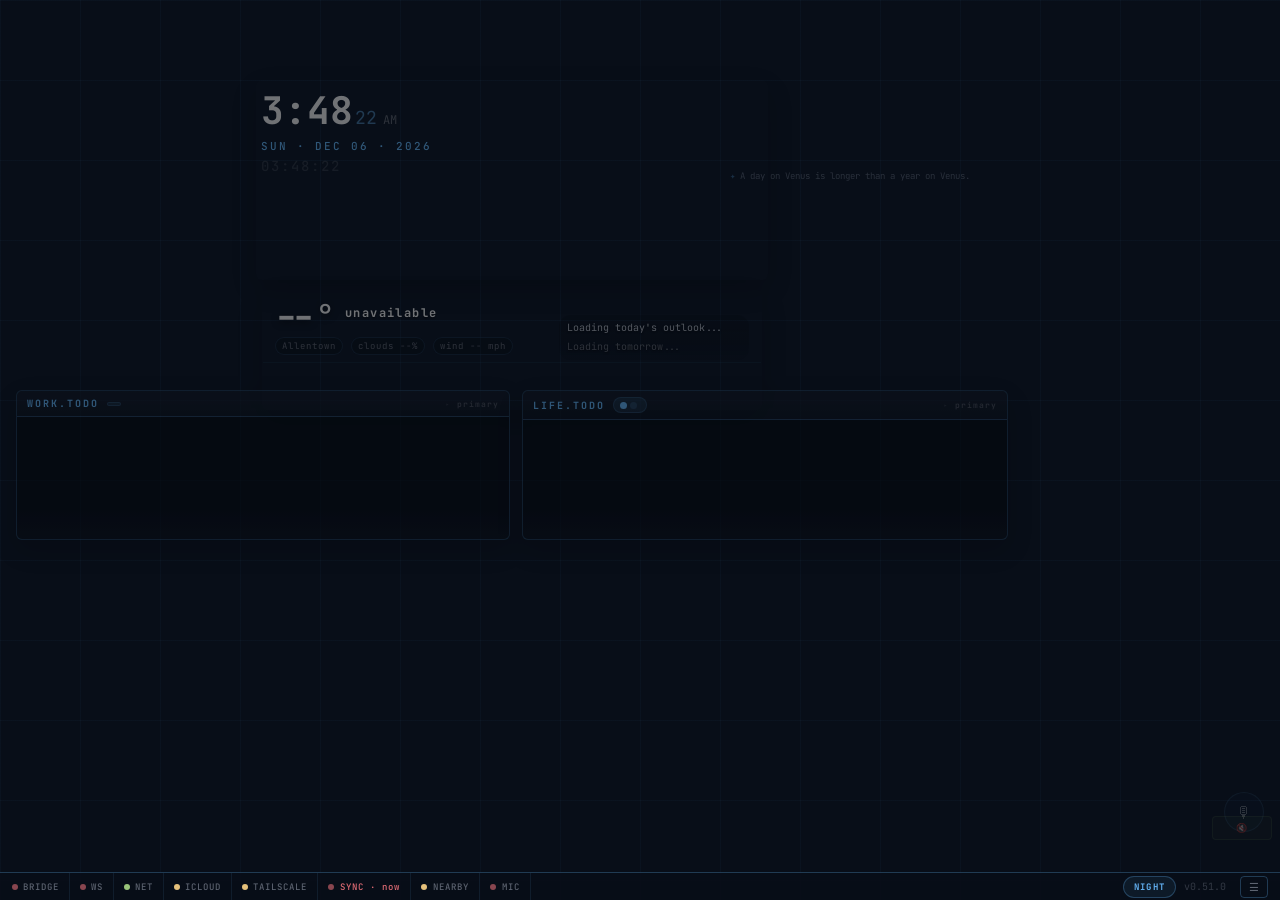
==== commit 72f1c8b0: "[pi] Smart task population for work + life, swipe-to-complete, expand/collapse Task intelligence (se" ====
--- a/pi-kiosk/index.html
+++ b/pi-kiosk/index.html
@@ -158,14 +158,19 @@
 
   /* Tasks */
   .task-list { display:flex; flex-direction:column; gap:2px; height:100%; overflow-y:auto; }
-  .task-item { display:flex; align-items:center; gap:8px; padding:4px 0; cursor:pointer; }
-  .task-dot { width:8px; height:8px; border-radius:50%; border:1.5px solid var(--accent-border); flex-shrink:0; transition:transform 0.1s; }
+  .task-item { display:flex; align-items:center; gap:8px; padding:4px 0; cursor:pointer; transition:transform 0.2s, opacity 0.2s; touch-action:pan-y; }
+  .task-item.task-high .task-dot { border-color:var(--warning); }
+  .task-item.task-high .task-text { color:var(--text-emphasis); }
+  .task-dot { width:8px; height:8px; border-radius:50%; border:1.5px solid var(--accent-border); flex-shrink:0; transition:transform 0.1s; cursor:pointer; }
+  .task-dot:active { transform:scale(1.3); }
   .task-dot.done { background:var(--success); border-color:var(--success); }
   .task-text { font-size:var(--widget-body-size); color:var(--text-primary); }
-  .task-text.done { text-decoration:line-through; color:var(--text-secondary); }
+  .task-text.done { text-decoration:line-through; color:var(--text-secondary); opacity:0.5; }
   .task-blank { display:flex; align-items:center; gap:8px; padding:4px 0; opacity:0.3; cursor:pointer; }
   .task-blank .task-dot { border-style:dashed; }
   .task-blank .task-text { color:var(--text-secondary); font-style:italic; font-size:var(--widget-body-size); }
+  .task-expand { font-size:9px; color:var(--text-secondary); opacity:0.4; padding:4px 0; cursor:pointer; text-align:center; letter-spacing:1px; }
+  .task-expand:hover { opacity:0.7; }
   .widget-stale .zone::after { content:' · STALE'; color:var(--warning); font-size:9px; letter-spacing:1px; }
   .widget-stale { opacity:0.6; }
   .widget[data-size="compact"] .task-item,
@@ -245,7 +250,7 @@
   .wx-moon-shadow { position:absolute; top:-1px; width:50px; height:52px; border-radius:50%; background:var(--bg); }
   .wx-moon-body.full { box-shadow:0 0 18px 6px rgba(220,230,255,0.52), 0 0 34px 12px rgba(200,210,240,0.22); }
   .wx-moon-body.new { background:#3a3f4a; box-shadow:none; opacity:0.4; }
-  .wx-current-info { position:absolute; top:10px; left:12px; z-index:4; display:flex; flex-direction:column; gap:4px; pointer-events:none; min-width:210px; }
+  .wx-current-info { position:absolute; top:10px; left:12px; z-index:4; display:flex; flex-direction:column; gap:4px; pointer-events:none; min-width:220px; max-width:250px; }
   .wx-current-main { display:flex; align-items:flex-start; gap:10px; }
   .wx-current-temp { font-size:34px; line-height:0.95; font-weight:700; color:var(--text-emphasis); text-shadow:0 2px 8px rgba(0,0,0,0.72); }
   .wx-current-copy { display:flex; flex-direction:column; gap:3px; padding-top:4px; }
@@ -253,14 +258,14 @@
   .wx-current-hilo { font-size:10px; color:var(--text-secondary); opacity:0.92; }
   .wx-current-meta { display:flex; flex-wrap:wrap; gap:8px; align-items:center; }
   .wx-meta-pill { font-size:9px; color:var(--text-secondary); letter-spacing:1px; padding:2px 6px; border-radius:999px; border:1px solid rgba(97,175,239,0.14); background:rgba(8,14,24,0.32); backdrop-filter:blur(4px); }
-  .wx-story { position:absolute; right:14px; top:26px; z-index:4; width:210px; display:flex; flex-direction:column; gap:5px; pointer-events:none; }
-  .wx-story-line { font-size:10px; line-height:1.45; color:var(--text-primary); text-shadow:0 1px 2px rgba(0,0,0,0.6); }
+  .wx-story { position:absolute; right:12px; top:24px; z-index:4; width:190px; display:flex; flex-direction:column; gap:5px; pointer-events:none; padding:6px 8px; border-radius:12px; background:linear-gradient(180deg, rgba(8,14,24,0.34), rgba(8,14,24,0.14)); backdrop-filter:blur(6px); }
+  .wx-story-line { font-size:10px; line-height:1.4; color:var(--text-primary); text-shadow:0 1px 2px rgba(0,0,0,0.6); }
   .wx-story-line.secondary { color:var(--text-secondary); }
   .wx-sky-cover { position:absolute; inset:0; z-index:3; pointer-events:none; }
-  .wx-cloud { position:absolute; height:18px; border-radius:999px; background:linear-gradient(180deg, rgba(221,229,242,0.95), rgba(190,200,218,0.76)); box-shadow:0 8px 18px rgba(0,0,0,0.12); }
+  .wx-cloud { position:absolute; height:14px; border-radius:999px; background:linear-gradient(180deg, rgba(221,229,242,0.92), rgba(190,200,218,0.72)); box-shadow:0 6px 12px rgba(0,0,0,0.1); }
   .wx-cloud::before, .wx-cloud::after { content:''; position:absolute; bottom:6px; border-radius:50%; background:inherit; }
-  .wx-cloud::before { width:18px; height:18px; left:8px; }
-  .wx-cloud::after { width:24px; height:24px; right:10px; }
+  .wx-cloud::before { width:14px; height:14px; left:7px; bottom:4px; }
+  .wx-cloud::after { width:18px; height:18px; right:8px; bottom:4px; }
   .wx-cloud.heavy { opacity:0.96; }
   .wx-cloud.medium { opacity:0.82; }
   .wx-cloud.light { opacity:0.64; }
@@ -364,6 +369,9 @@
   .voice-btn.muted { opacity:0.8; background:rgba(224,108,117,0.15); border-color:var(--danger); animation:none; }
   .mute-btn { position:fixed; bottom:32px; right:8px; width:60px; height:24px; border-radius:4px; background:rgba(152,195,121,0.08); border:1px solid rgba(152,195,121,0.2); display:flex; align-items:center; justify-content:center; gap:4px; cursor:none; z-index:250; font-size:9px; font-family:var(--font); font-weight:700; letter-spacing:1px; color:var(--success); opacity:0.5; transition: all 0.3s ease; }
   .mute-btn.muted { background:rgba(224,108,117,0.15); border-color:var(--danger); color:var(--danger); }
+  .wake-hotspot { position:absolute; right:0; bottom:0; width:148px; height:104px; z-index:12; cursor:none; -webkit-tap-highlight-color:transparent; background:linear-gradient(135deg, rgba(97,175,239,0), rgba(97,175,239,0.03)); opacity:0.01; }
+  .wake-hotspot.armed { opacity:1; background:linear-gradient(135deg, rgba(97,175,239,0.02), rgba(97,175,239,0.12)); box-shadow:inset 0 0 0 1px rgba(97,175,239,0.18); animation:wake-hotspot-pulse 0.45s ease-out; }
+  @keyframes wake-hotspot-pulse { 0% { opacity:0.95; transform:scale(0.98); } 100% { opacity:0.01; transform:scale(1); } }
   @keyframes voice-pulse { 0%,100%{box-shadow:0 0 0 0 rgba(97,175,239,0.4)} 50%{box-shadow:0 0 20px 8px rgba(97,175,239,0.15)} }
 
   /* Voice overlay toast */
@@ -584,6 +592,7 @@
   <div class="voice-bar" id="voiceBar"></div>
   <div class="mute-btn" id="muteBtn" title="mute alfredo">🔇</div>
   <div class="voice-btn" id="voiceBtn" title="voice input">🎙</div>
+  <div class="wake-hotspot" id="wakeHotspot" title="double tap to wake alfredo"></div>
   <div class="voice-toast" id="voiceToast">
     <span class="vt-icon">🎙</span>
     <div>
@@ -758,6 +767,9 @@
 pushTermLine('voice + layout surface ready', 'sys');
 
 // ── Tasks ───────────────────────────────────────────────────
+function fetchWithTimeout(url, ms) {
+  return Promise.race([fetch(url), new Promise((_, rej) => setTimeout(() => rej(new Error('timeout')), ms))]);
+}
 function loadData(key,def){try{return JSON.parse(localStorage.getItem(key))||def;}catch{return def;}}
 function saveData(key,val){localStorage.setItem(key,JSON.stringify(val));}
 
@@ -793,53 +805,139 @@
 // Fetch if bridge is up; fall back to localStorage. Retries on reconnect.
 let taskFetchFailed = false; // track if last attempt failed so we retry on reconnect
 
-function fetchSuggestedTasks(force){
+function fetchSuggestedTasks(force, scope='work'){
   const today = new Date().toDateString();
-  const lastFetch = localStorage.getItem('workTasksDate');
-  if (!force && lastFetch === today && workTasks.length > 0) return; // already fresh
-  fetch('/proxy/suggest-tasks', {signal: AbortSignal.timeout(15000)})
+  const dateKey = scope + 'TasksDate';
+  const lastFetch = localStorage.getItem(dateKey);
+  const tasks = scope === 'work' ? workTasks : lifeTasks;
+  if (!force && lastFetch === today && tasks.length > 0) return;
+
+  fetchWithTimeout('/proxy/suggest-tasks?scope=' + scope, 20000)
     .then(r => r.json())
     .then(d => {
       if (d.ok && d.tasks && d.tasks.length > 0) {
-        workTasks = d.tasks;
-        saveData('workTasks', workTasks);
-        localStorage.setItem('workTasksDate', today);
-        renderTasks('workTasks','workBadge', workTasks,'workTasks');
+        // Merge: keep user's completed tasks, add new suggestions
+        const existingDone = tasks.filter(t => t.done);
+        const newTasks = [...d.tasks, ...existingDone];
+        if (scope === 'work') { workTasks = newTasks; saveData('workTasks', workTasks); }
+        else { lifeTasks = newTasks; saveData('lifeTasks', lifeTasks); }
+        localStorage.setItem(dateKey, today);
+        renderTasks(scope + 'Tasks', scope === 'work' ? 'workBadge' : 'lifeBadge', scope === 'work' ? workTasks : lifeTasks, scope + 'Tasks');
         updateTodayBar();
         taskFetchFailed = false;
         setTaskStale(false);
-        pushTermLine('tasks refreshed from bridge', 'good');
+        pushTermLine(scope + ' tasks refreshed from bridge', 'good');
       } else { taskFetchFailed = true; }
     })
     .catch(() => {
       taskFetchFailed = true;
-      pushTermLine('task refresh failed // using local cache', 'warn');
+      pushTermLine(scope + ' task refresh failed // using local cache', 'warn');
     });
 }
-fetchSuggestedTasks();
-
-function renderTasks(cid,bid,tasks,key){
-  const el=document.getElementById(cid);
-  // Only show tasks not moved to waiting/deferred; undone first, done after; cap at 5
-  const active=tasks.filter(t=>t.status!=='waiting'&&t.status!=='deferred');
-  const undone=active.filter(t=>!t.done);
-  const done=active.filter(t=>t.done);
-  const toShow=[...undone,...done].slice(0,5);
-  const badge=document.getElementById(bid);
-  badge.innerHTML=toShow.length>0?renderDotProgress(toShow.length,toShow.filter(t=>t.done).length):'';
-  el.innerHTML='';
-  toShow.forEach(t=>{
-    const row=document.createElement('div'); row.className='task-item';
-    const dot=document.createElement('div'); dot.className='task-dot'+(t.done?' done':'');
-    const span=document.createElement('span'); span.className='task-text'+(t.done?' done':''); span.textContent=t.text;
-    row.appendChild(dot); row.appendChild(span);
-    row.addEventListener('click',()=>openTaskDetail(t,tasks,key));
+fetchSuggestedTasks(false, 'work');
+fetchSuggestedTasks(false, 'life');
+
+// Track expanded state per widget
+const taskExpanded = { workTasks: false, lifeTasks: false };
+const TASK_COLLAPSED_LIMIT = 5;
+
+// Completed tasks archive
+let completedArchive = loadData('completedArchive', []);
+function archiveTask(task) {
+  completedArchive.push({ ...task, completedAt: Date.now() });
+  // Keep last 100
+  if (completedArchive.length > 100) completedArchive = completedArchive.slice(-100);
+  saveData('completedArchive', completedArchive);
+}
+
+function renderTasks(cid, bid, tasks, key) {
+  const el = document.getElementById(cid);
+  const active = tasks.filter(t => t.status !== 'waiting' && t.status !== 'deferred');
+  // Sort: high priority first, then undone before done
+  const priorityOrder = { high: 0, med: 1, low: 2 };
+  const undone = active.filter(t => !t.done).sort((a, b) => (priorityOrder[a.priority] || 1) - (priorityOrder[b.priority] || 1));
+  const done = active.filter(t => t.done);
+  const allItems = [...undone, ...done];
+  const expanded = taskExpanded[key];
+  const toShow = expanded ? allItems : allItems.slice(0, TASK_COLLAPSED_LIMIT);
+  const hasMore = allItems.length > TASK_COLLAPSED_LIMIT;
+
+  const badge = document.getElementById(bid);
+  badge.innerHTML = allItems.length > 0 ? renderDotProgress(allItems.length, done.length) : '';
+  el.innerHTML = '';
+
+  toShow.forEach(t => {
+    const row = document.createElement('div');
+    row.className = 'task-item' + (t.priority === 'high' ? ' task-high' : '');
+    const dot = document.createElement('div');
+    dot.className = 'task-dot' + (t.done ? ' done' : '');
+    const span = document.createElement('span');
+    span.className = 'task-text' + (t.done ? ' done' : '');
+    span.textContent = t.text;
+    row.appendChild(dot);
+    row.appendChild(span);
+
+    // Circle click: toggle done + archive
+    dot.addEventListener('click', e => {
+      e.stopPropagation();
+      t.done = !t.done;
+      if (t.done) archiveTask(t);
+      saveData(key, tasks);
+      renderTasks(cid, bid, tasks, key);
+      updateTodayBar();
+      queueDirectContextSync();
+    });
+
+    // Swipe to complete/archive
+    let startX = 0, swiping = false;
+    row.addEventListener('touchstart', e => { startX = e.touches[0].clientX; swiping = true; }, { passive: true });
+    row.addEventListener('touchmove', e => {
+      if (!swiping) return;
+      const dx = e.touches[0].clientX - startX;
+      if (dx > 30) { row.style.transform = `translateX(${Math.min(dx, 120)}px)`; row.style.opacity = Math.max(0.3, 1 - dx / 200); }
+      if (dx < -30) { row.style.transform = `translateX(${Math.max(dx, -120)}px)`; row.style.opacity = Math.max(0.3, 1 + dx / 200); }
+    }, { passive: true });
+    row.addEventListener('touchend', e => {
+      if (!swiping) return;
+      swiping = false;
+      const dx = e.changedTouches[0].clientX - startX;
+      if (dx > 80) {
+        // Swipe right: complete
+        row.style.transform = 'translateX(200px)'; row.style.opacity = '0';
+        setTimeout(() => { t.done = true; archiveTask(t); saveData(key, tasks); renderTasks(cid, bid, tasks, key); updateTodayBar(); queueDirectContextSync(); }, 200);
+      } else if (dx < -80) {
+        // Swipe left: remove from list
+        row.style.transform = 'translateX(-200px)'; row.style.opacity = '0';
+        setTimeout(() => { const idx = tasks.indexOf(t); if (idx >= 0) tasks.splice(idx, 1); archiveTask(t); saveData(key, tasks); renderTasks(cid, bid, tasks, key); updateTodayBar(); queueDirectContextSync(); }, 200);
+      } else {
+        row.style.transform = ''; row.style.opacity = '';
+      }
+    });
+
+    // Text click: detail view
+    span.addEventListener('click', e => { e.stopPropagation(); openTaskDetail(t, tasks, key); });
     el.appendChild(row);
   });
-  // Blank dot always at bottom for adding new items
-  const blank=document.createElement('div'); blank.className='task-blank';
-  blank.innerHTML='<div class="task-dot"></div><span class="task-text">add item...</span>';
-  blank.addEventListener('click',()=>openModal('ADD TO '+(key==='workTasks'?'WORK.TODO':'LIFE.TODO'),val=>{if(val){tasks.push({text:val,done:false});saveData(key,tasks);renderTasks(cid,bid,tasks,key);updateTodayBar();queueDirectContextSync();}}));
+
+  // Expand/collapse button if more than 5
+  if (hasMore) {
+    const toggle = document.createElement('div');
+    toggle.className = 'task-expand';
+    toggle.textContent = expanded ? '▲ show less' : `▼ ${allItems.length - TASK_COLLAPSED_LIMIT} more`;
+    toggle.addEventListener('click', () => {
+      taskExpanded[key] = !taskExpanded[key];
+      renderTasks(cid, bid, tasks, key);
+    });
+    el.appendChild(toggle);
+  }
+
+  // Quick add at bottom
+  const blank = document.createElement('div');
+  blank.className = 'task-blank';
+  blank.innerHTML = '<div class="task-dot"></div><span class="task-text" style="opacity:0.3">+ add</span>';
+  blank.addEventListener('click', () => openModal('ADD TO ' + (key === 'workTasks' ? 'WORK.TODO' : 'LIFE.TODO'), val => {
+    if (val) { tasks.unshift({ text: val, done: false, priority: 'med' }); saveData(key, tasks); renderTasks(cid, bid, tasks, key); updateTodayBar(); queueDirectContextSync(); }
+  }));
   el.appendChild(blank);
   queueDirectContextSync();
 }
@@ -1301,20 +1399,21 @@
   coverEl.innerHTML='';
 
   const clouds=[];
-  const normalizedX=Math.max(48, Math.min(arcWidth - 80, xPos));
-  const baseTop=isDay ? 22 : 28;
+  const normalizedX=Math.max(70, Math.min(arcWidth - 92, xPos));
+  const baseTop=isDay ? 26 : 30;
+  const maskWidth = cloudCover >= 90 ? 94 : cloudCover >= 70 ? 80 : 64;
 
   if(cloudCover >= 20 || [2,3,45,48,51,53,55,61,63,65,71,73,75,80,81,82,95,96,99].includes(code)){
-    clouds.push({ left: normalizedX - 42, top: baseTop, width: cloudCover >= 85 ? 120 : 92, size: cloudCover >= 85 ? 'heavy' : 'medium', mask: true });
+    clouds.push({ left: normalizedX - Math.round(maskWidth * 0.45), top: baseTop, width: maskWidth, size: cloudCover >= 85 ? 'heavy' : 'medium', mask: true });
   }
   if(cloudCover >= 45 || code === 2 || code === 3){
-    clouds.push({ left: 36, top: 18, width: 86, size: cloudCover >= 75 ? 'medium' : 'light' });
+    clouds.push({ left: 44, top: 22, width: 68, size: cloudCover >= 75 ? 'medium' : 'light' });
   }
   if(cloudCover >= 60 || code === 3){
-    clouds.push({ left: arcWidth - 150, top: 30, width: 108, size: cloudCover >= 90 ? 'heavy' : 'medium' });
+    clouds.push({ left: arcWidth - 128, top: 32, width: 82, size: cloudCover >= 90 ? 'heavy' : 'medium' });
   }
   if(cloudCover >= 85 || code === 3){
-    clouds.push({ left: arcWidth * 0.35, top: arcHeight - 8, width: 140, size: 'heavy' });
+    clouds.push({ left: arcWidth * 0.42, top: arcHeight - 6, width: 96, size: 'heavy' });
   }
 
   clouds.forEach((cloud) => {
@@ -1673,7 +1772,7 @@
   // Day rollover — new day means fresh tasks + calendar
   if (today !== lastCheckedDay) {
     lastCheckedDay = today;
-    fetchSuggestedTasks(true); // force refresh
+    fetchSuggestedTasks(true,'work'); fetchSuggestedTasks(true,'life'); // force refresh
     fetchCalendar();
     setTaskStale(false);
   }
@@ -1682,7 +1781,7 @@
   const bridgeDot = document.getElementById('sd-bridge');
   const bridgeUp = bridgeDot && bridgeDot.classList.contains('on');
   if (bridgeUp && bridgeWasDown && taskFetchFailed) {
-    fetchSuggestedTasks(true); // bridge recovered, retry
+    fetchSuggestedTasks(true,'work'); fetchSuggestedTasks(true,'life'); // bridge recovered, retry
   }
   bridgeWasDown = !bridgeUp;
 
@@ -2066,11 +2165,33 @@
 
 // System buttons
 document.getElementById('btnRefresh').addEventListener('click',()=>{ closeHbg(); location.reload(); });
+function showRebootOverlay(){
+  document.body.innerHTML = '<div id="rebootOverlay" style="display:flex;align-items:center;justify-content:center;height:100vh;font-family:var(--font);color:var(--warning);font-size:14px;letter-spacing:2px;flex-direction:column;gap:10px">REBOOTING...<div style="font-size:10px;color:var(--text-secondary);letter-spacing:1px">waiting for kiosk to come back</div></div>';
+  let attempts = 0;
+  const poll = setInterval(async () => {
+    attempts += 1;
+    try {
+      const response = await fetch('/proxy/health', { cache: 'no-store' });
+      if (response.ok) {
+        clearInterval(poll);
+        location.reload();
+        return;
+      }
+    } catch (error) {}
+    if (attempts > 120) {
+      clearInterval(poll);
+      const overlay = document.getElementById('rebootOverlay');
+      if (overlay) {
+        overlay.innerHTML = 'REBOOT MAY BE DONE<div style="font-size:10px;color:var(--text-secondary);letter-spacing:1px">tap refresh if this screen lingers</div>';
+      }
+    }
+  }, 3000);
+}
 document.getElementById('btnReboot').addEventListener('click',()=>{
   if(!confirm('Reboot Pi?')) return;
   closeHbg();
   fetch('/proxy/reboot',{method:'POST'}).catch(()=>{});
-  document.body.innerHTML='<div style="display:flex;align-items:center;justify-content:center;height:100vh;font-family:var(--font);color:var(--warning);font-size:14px;letter-spacing:2px">REBOOTING...</div>';
+  showRebootOverlay();
 });
 
 // ── Settings sync from settings page ───────────────────────
@@ -2113,7 +2234,10 @@
 const vtText = document.getElementById('vtText');
 const voiceBtn = document.getElementById('voiceBtn');
 const voiceBar = document.getElementById('voiceBar');
+const wakeHotspot = document.getElementById('wakeHotspot');
 const sdMic = document.getElementById('sd-mic');
+let _wakeTapTime = 0;
+let _wakeTapTimer = null;
 
 function setVoiceState(state) {
   _voiceState = state;
@@ -2148,6 +2272,41 @@
   voiceToast.classList.remove('show');
   setVoiceState('idle');
   clearTimeout(_voiceToastTimer);
+}
+
+function pulseWakeHotspot() {
+  wakeHotspot.classList.remove('armed');
+  void wakeHotspot.offsetWidth;
+  wakeHotspot.classList.add('armed');
+  setTimeout(() => wakeHotspot.classList.remove('armed'), 500);
+}
+
+function handleWakeHotspotTap() {
+  const now = Date.now();
+  if (now - _wakeTapTime < 400) {
+    clearTimeout(_wakeTapTimer);
+    _wakeTapTimer = null;
+    _wakeTapTime = 0;
+    pulseWakeHotspot();
+    if (_voiceMuted) {
+      showVoiceToast('MUTED', 'alfredo is muted. double-tap 🔇 to unmute first.', 'dismissed', 3200);
+      return;
+    }
+    if (realtimeVoice.active) {
+      showVoiceToast('DIRECT MODE', 'already listening.', '', 1800);
+      return;
+    }
+    showVoiceToast('DIRECT MODE', 'corner wake engaged.', '', 1800);
+    pushTermLine('direct mode starting // corner wake', 'sys');
+    realtimeVoice.start('corner-double-tap');
+    return;
+  }
+  _wakeTapTime = now;
+  clearTimeout(_wakeTapTimer);
+  _wakeTapTimer = setTimeout(() => {
+    _wakeTapTime = 0;
+    _wakeTapTimer = null;
+  }, 450);
 }
 
 const REALTIME_STOP_PHRASES = [
@@ -2231,6 +2390,51 @@
     appendWaitingItem(action.item);
     queueDirectContextSync();
   }
+}
+
+function formatRealtimeErrorMessage(message) {
+  const raw = String(message || '').trim();
+  const normalized = raw.toLowerCase();
+  if (!raw) return 'Realtime voice fell over. Amazing. Try again.';
+  if (
+    normalized.includes('quota') ||
+    normalized.includes('billing') ||
+    normalized.includes('rate limit') ||
+    normalized.includes('insufficient_quota') ||
+    normalized.includes('exceeded your current quota')
+  ) {
+    return 'Oh look, you ran out of money again. Shocking. The OpenAI API billing limit is blocking voice right now.';
+  }
+  if (normalized.includes('api key') || normalized.includes('client secret')) {
+    return 'The realtime key setup is busted, which is exactly the sort of elegant sabotage we did not need.';
+  }
+  if (normalized.includes('permission') || normalized.includes('notallowederror') || normalized.includes('microphone')) {
+    return 'The mic permission fell apart. Give the kiosk microphone access and try again.';
+  }
+  if (normalized.includes('connection lost') || normalized.includes('network') || normalized.includes('fetch')) {
+    return 'The realtime connection dropped out. Very professional. Try again in a second.';
+  }
+  return raw;
+}
+
+function extractAssistantReply(event) {
+  if (!event) return '';
+  if (typeof event.transcript === 'string' && event.transcript.trim()) return event.transcript.trim();
+  if (typeof event.text === 'string' && event.text.trim()) return event.text.trim();
+
+  const outputs = [];
+  if (Array.isArray(event.output)) outputs.push(...event.output);
+  if (event.response && Array.isArray(event.response.output)) outputs.push(...event.response.output);
+  if (event.item) outputs.push(event.item);
+
+  for (const output of outputs) {
+    const content = Array.isArray(output.content) ? output.content : [];
+    for (const part of content) {
+      if (typeof part.transcript === 'string' && part.transcript.trim()) return part.transcript.trim();
+      if (typeof part.text === 'string' && part.text.trim()) return part.text.trim();
+    }
+  }
+  return '';
 }
 
 class RealtimeVoiceSession {
@@ -2304,9 +2508,10 @@
       sessionData = await response.json();
       if (!response.ok) throw new Error(sessionData.error || 'session broker unavailable');
     } catch (error) {
+      const friendly = formatRealtimeErrorMessage(error.message || 'realtime unavailable');
       setVoiceState('idle');
-      showVoiceToast('DIRECT MODE', escapeHtml(error.message || 'realtime unavailable'), 'dismissed', 5000);
-      pushTermLine('realtime unavailable // ' + (error.message || 'unknown error'), 'warn');
+      showVoiceToast('DIRECT MODE', escapeHtml(friendly), 'dismissed', 7000);
+      pushTermLine('realtime unavailable // ' + friendly, 'warn');
       return;
     }
 
@@ -2320,10 +2525,17 @@
 
       this.audioEl = document.createElement('audio');
       this.audioEl.autoplay = true;
+      this.audioEl.playsInline = true;
+      this.audioEl.style.display = 'none';
+      this.audioEl.volume = 1;
+      document.body.appendChild(this.audioEl);
 
       this.pc = new RTCPeerConnection();
       this.pc.ontrack = (event) => {
-        if (this.audioEl) this.audioEl.srcObject = event.streams[0];
+        if (!this.audioEl) return;
+        this.audioEl.srcObject = event.streams[0];
+        const playPromise = this.audioEl.play();
+        if (playPromise && typeof playPromise.catch === 'function') playPromise.catch(() => {});
       };
       this.pc.onconnectionstatechange = () => {
         if (!this.pc) return;
@@ -2432,7 +2644,7 @@
     }
 
     if (event.type === 'response.audio_transcript.done') {
-      const reply = extractRealtimeText(event) || (event.transcript || '').trim();
+      const reply = extractAssistantReply(event);
       if (!reply) return;
       setVoiceState('speaking');
       showVoiceToast('DIRECT MODE', escapeHtml(reply), '', 9000);
@@ -2441,6 +2653,26 @@
       setTimeout(() => {
         if (this.active && !this.isClosing) setVoiceState('listening');
       }, 900);
+      return;
+    }
+
+    if (event.type === 'response.output_item.done' && event.item && event.item.type === 'message') {
+      const reply = extractAssistantReply(event);
+      if (!reply) return;
+      setVoiceState('speaking');
+      showVoiceToast('DIRECT MODE', escapeHtml(reply), '', 9000);
+      pushTermLine(reply, 'reply');
+      this.postVoiceEvent('reply', { reply, session_state: 'speaking' });
+      return;
+    }
+
+    if (event.type === 'response.done') {
+      const reply = extractAssistantReply(event);
+      if (!reply) return;
+      setVoiceState('speaking');
+      showVoiceToast('DIRECT MODE', escapeHtml(reply), '', 9000);
+      pushTermLine(reply, 'reply');
+      this.postVoiceEvent('reply', { reply, session_state: 'speaking' });
       return;
     }
 
@@ -2499,13 +2731,14 @@
   }
 
   fail(message) {
+    const friendly = formatRealtimeErrorMessage(message);
     if (!this.active && !this.sessionId) {
       setVoiceState('idle');
-      showVoiceToast('DIRECT MODE', escapeHtml(message), 'dismissed', 5000);
-      pushTermLine('realtime failed // ' + message, 'warn');
+      showVoiceToast('DIRECT MODE', escapeHtml(friendly), 'dismissed', 7000);
+      pushTermLine('realtime failed // ' + friendly, 'warn');
       return;
     }
-    this.end(message || 'realtime failed');
+    this.end(friendly || 'realtime failed');
   }
 
   end(reason = 'direct mode closed') {
@@ -2524,6 +2757,11 @@
     }
     if (this.localStream) {
       try { this.localStream.getTracks().forEach((track) => track.stop()); } catch (e) {}
+    }
+    if (this.audioEl) {
+      try { this.audioEl.pause(); } catch (e) {}
+      try { this.audioEl.srcObject = null; } catch (e) {}
+      try { this.audioEl.remove(); } catch (e) {}
     }
     this.pc = null;
     this.dc = null;
@@ -2659,6 +2897,11 @@
   }
 });
 
+wakeHotspot.addEventListener('pointerup', (event) => {
+  event.preventDefault();
+  handleWakeHotspotTap();
+});
+
 window.addEventListener('beforeunload', () => {
   if (realtimeVoice.active) realtimeVoice.end('page closed');
 });
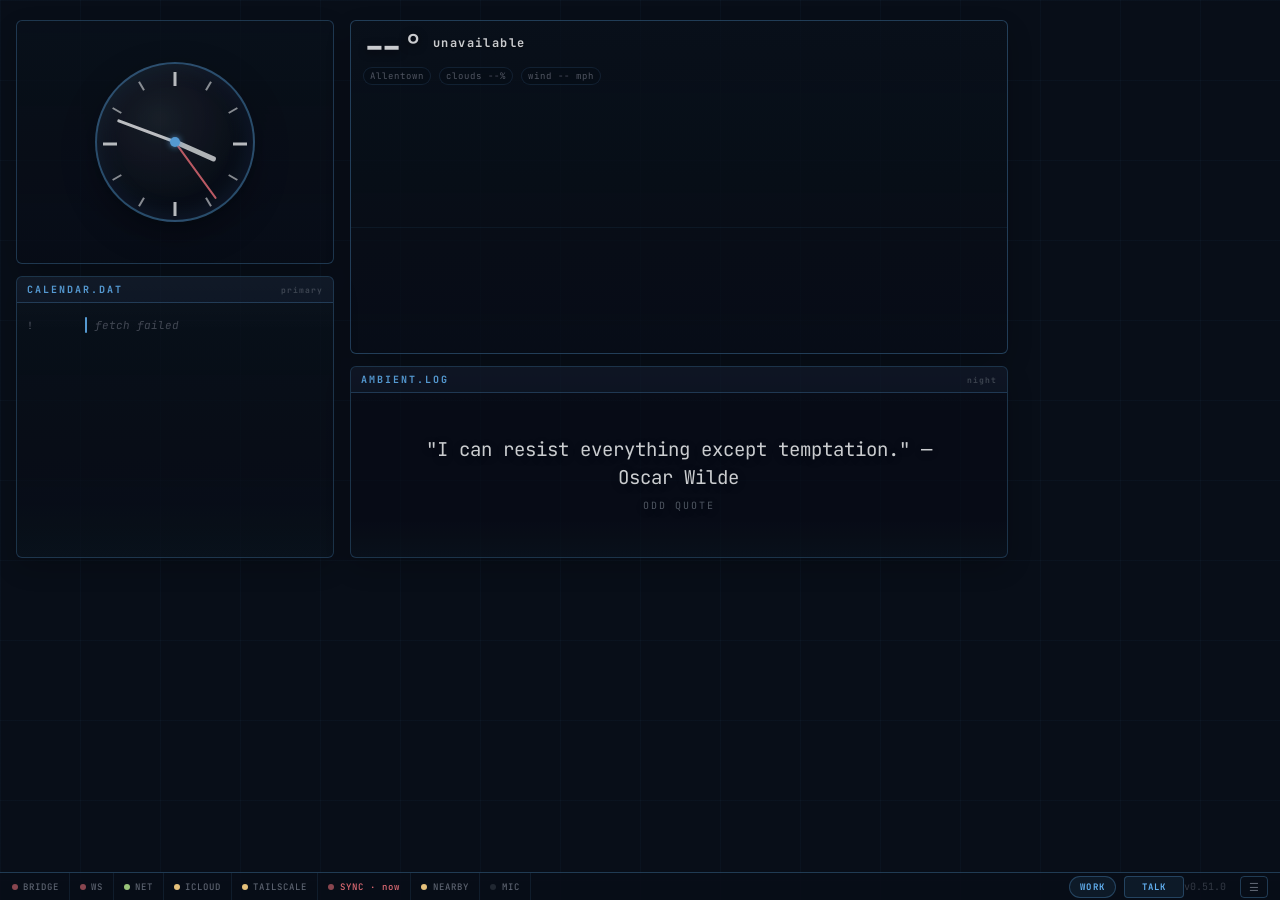
==== commit e3d20b06: "[pi] Kiosk realtime voice, openWakeWord fallback, docs & config updates - Kiosk index.html: major ex" ====
--- a/pi-kiosk/index.html
+++ b/pi-kiosk/index.html
@@ -49,10 +49,35 @@
     width: 28px; height: 22px; border-radius: 4px;
     border: 1px solid var(--accent-border); background: transparent;
     cursor: pointer; display: flex; align-items: center; justify-content: center;
-    letter-spacing: 0; margin-left: 8px;
+    letter-spacing: 0; margin-left: 8px; touch-action: manipulation;
     -webkit-tap-highlight-color: transparent; flex-shrink: 0;
   }
   .hbg-btn:active { background: rgba(97,175,239,0.1); }
+  .alfredo-btn {
+    font-family: var(--font); font-size: 9px; font-weight: 700; color: var(--accent);
+    height: 22px; border-radius: 4px; border: 1px solid var(--accent-border);
+    background: rgba(97,175,239,0.08); cursor: pointer;
+    display: inline-flex; align-items: center; justify-content: center;
+    letter-spacing: 1.2px; padding: 0 12px; min-width: 60px; touch-action: manipulation;
+    -webkit-tap-highlight-color: transparent; flex-shrink: 0;
+    transition: background 0.15s ease, border-color 0.15s ease, color 0.15s ease;
+  }
+  .alfredo-btn:active { background: rgba(97,175,239,0.18); }
+  .alfredo-btn.live {
+    background: rgba(152,195,121,0.16);
+    border-color: rgba(152,195,121,0.5);
+    color: var(--success);
+  }
+  .alfredo-btn.stop {
+    background: rgba(224,108,117,0.16);
+    border-color: rgba(224,108,117,0.5);
+    color: var(--danger);
+  }
+  .alfredo-btn.muted {
+    background: rgba(229,192,123,0.16);
+    border-color: rgba(229,192,123,0.5);
+    color: var(--warning);
+  }
 
   /* Hamburger panel */
   .hbg-panel {
@@ -98,7 +123,8 @@
   /* Widget */
   .widget {
     position: absolute; background: var(--surface); border: 1px solid var(--accent-border); border-radius: 6px;
-    overflow: hidden; display: flex; flex-direction: column; transition: opacity 0.2s, transform 0.2s; min-width:120px; min-height:60px;
+    overflow: hidden; display: flex; flex-direction: column; transition: opacity 0.25s ease, transform 0.35s cubic-bezier(0.16,1,0.3,1), left 0.35s cubic-bezier(0.16,1,0.3,1), top 0.35s cubic-bezier(0.16,1,0.3,1), width 0.35s cubic-bezier(0.16,1,0.3,1), height 0.35s cubic-bezier(0.16,1,0.3,1), box-shadow 0.35s ease, filter 0.35s ease;
+    min-width:120px; min-height:60px;
     --widget-pad: 10px; --widget-header-x: 10px; --widget-header-y: 6px; --widget-title-size: 10px; --widget-body-size: 11px; --widget-caption-size: 9px;
     box-shadow: 0 10px 28px rgba(0,0,0,0.22);
   }
@@ -133,6 +159,7 @@
   #w-clock .widget-body, #w-weather .widget-body { padding:4px; }
 
   /* Clock */
+  .clock-digital { display:block; }
   .clock-time { display:flex; align-items:baseline; gap:2px; cursor:pointer; -webkit-tap-highlight-color:transparent; user-select:none; }
   .clock-time .hm { font-size:38px; font-weight:700; color:var(--text-emphasis); }
   .clock-time .sec { font-size:18px; color:var(--accent); opacity:0.6; }
@@ -140,6 +167,23 @@
   .clock-date { font-size:11px; font-weight:500; color:var(--accent); letter-spacing:2px; margin-top:4px; }
   .clock-24h { font-size:14px; color:var(--text-secondary); opacity:0.4; margin-top:4px; letter-spacing:2px; font-weight:500; }
   .clock-time.flash .hm { color:#ff6b35; }
+  .clock-analog { display:none; align-items:center; justify-content:center; height:100%; }
+  .analog-face {
+    width:160px; height:160px; border-radius:50%;
+    border:2px solid rgba(97,175,239,0.45);
+    background:radial-gradient(circle at 40% 35%, rgba(255,255,255,0.08), rgba(10,15,26,0.65) 62%);
+    box-shadow:0 12px 32px rgba(0,0,0,0.35), inset 0 0 24px rgba(97,175,239,0.12);
+    position:relative;
+  }
+  .analog-tick { position:absolute; left:50%; top:8px; width:2px; height:10px; background:rgba(232,234,237,0.65); transform-origin:50% 72px; }
+  .analog-tick.major { width:3px; height:14px; background:rgba(232,234,237,0.9); }
+  .analog-center { position:absolute; left:50%; top:50%; width:10px; height:10px; margin-left:-5px; margin-top:-5px; border-radius:50%; background:var(--accent); box-shadow:0 0 6px rgba(97,175,239,0.8); z-index:5; }
+  .analog-hand { position:absolute; left:50%; top:50%; transform-origin:50% 100%; border-radius:999px; }
+  .analog-hour { width:5px; height:44px; margin-left:-2.5px; margin-top:-44px; background:rgba(232,234,237,0.86); }
+  .analog-min { width:3px; height:62px; margin-left:-1.5px; margin-top:-62px; background:rgba(232,234,237,0.92); }
+  .analog-sec { width:2px; height:70px; margin-left:-1px; margin-top:-70px; background:rgba(224,108,117,0.95); }
+  body.mode-night .clock-digital { display:none; }
+  body.mode-night .clock-analog { display:flex; }
   /* Floating fun fact — sits on empty canvas space, not inside a widget */
   #funfact-float {
     position:absolute; z-index:2; pointer-events:none;
@@ -194,6 +238,15 @@
   .term-dot.on { background:var(--success); }
   .term-dot.off { background:var(--text-secondary); opacity:0.3; }
   .term-label { font-size:9px; font-weight:500; color:var(--text-secondary); }
+  .term-voice {
+    margin-left:auto;
+    font-size:8px;
+    font-weight:700;
+    letter-spacing:1px;
+    color:var(--accent);
+    text-transform:uppercase;
+    opacity:0.9;
+  }
   .term-output { padding:8px 9px; flex:1; overflow-y:auto; font-size:10px; line-height:1.55; background:linear-gradient(180deg, rgba(8,14,24,0.15), transparent 40%); }
   .term-line { color:var(--text-primary); }
   .term-line.sys { color:var(--text-secondary); }
@@ -207,6 +260,52 @@
   @keyframes slowblink { 0%,40%{opacity:0.5} 50%{opacity:0.1} 60%,100%{opacity:0.5} }
   .widget[data-size="compact"] .term-status { padding:4px 8px; }
   .widget[data-size="compact"] .term-output { font-size:9px; padding:6px 7px; }
+  body.voice-engaged .canvas::after {
+    content:'';
+    position:absolute;
+    inset:0;
+    background:radial-gradient(circle at center, rgba(7,12,20,0.05), rgba(7,12,20,0.48));
+    pointer-events:none;
+    z-index:3;
+    opacity:1;
+    transition:opacity 0.35s ease;
+  }
+  body.voice-engaged .widget:not(#w-tty) { opacity:0.22; transform:scale(0.985); filter:blur(1px); pointer-events:none; }
+  #w-tty.voice-focus {
+    position:fixed !important;
+    left:92px !important;
+    top:72px !important;
+    width:840px !important;
+    height:420px !important;
+    z-index:320 !important;
+    display:flex !important;
+    border-color:rgba(97,175,239,0.34);
+    box-shadow:0 24px 80px rgba(0,0,0,0.5), 0 0 0 1px rgba(97,175,239,0.18);
+    transform:translateY(0) scale(1.015);
+  }
+  #w-tty.voice-focus::after {
+    content:'';
+    position:absolute;
+    inset:0;
+    pointer-events:none;
+    background:linear-gradient(180deg, rgba(97,175,239,0.04), transparent 18%, transparent 82%, rgba(97,175,239,0.06));
+    z-index:0;
+  }
+  #w-tty.voice-focus .widget-header,
+  #w-tty.voice-focus .term-status,
+  #w-tty.voice-focus .term-output,
+  #w-tty.voice-focus .term-input { position:relative; z-index:1; }
+  #w-tty.voice-focus .widget-header { padding:10px 14px; font-size:11px; letter-spacing:2.5px; }
+  #w-tty.voice-focus .term-status { padding:7px 14px; }
+  #w-tty.voice-focus .term-label { font-size:10px; }
+  #w-tty.voice-focus .term-voice { font-size:9px; letter-spacing:1.2px; }
+  #w-tty.voice-focus .term-output { padding:14px 16px 16px; font-size:13px; line-height:1.68; }
+  #w-tty.voice-focus .term-input { padding:8px 14px; }
+  #w-tty.voice-focus .term-line { margin-bottom:6px; }
+  #w-tty.voice-focus .term-line.user::before { content:'YOU // '; color:var(--accent); opacity:0.75; }
+  #w-tty.voice-focus .term-line.reply::before { content:'ALFREDO // '; color:var(--success); opacity:0.78; }
+  #w-tty.voice-focus .term-line.good::before { content:'SAVED // '; color:var(--success); opacity:0.72; }
+  #w-tty.voice-focus .term-line.warn::before { content:'STATUS // '; color:var(--warning); opacity:0.72; }
 
   /* Calendar */
   .cal-event { display:flex; gap:8px; padding:4px 0; align-items:center; }
@@ -236,8 +335,14 @@
   .widget[data-size="compact"] .today-dot { width:7px; height:7px; }
 
   /* Weather Timeline */
-  .wx-timeline { position:relative; width:100%; height:100%; display:flex; flex-direction:column; overflow:hidden; min-height:100px; }
-  .wx-arc { position:relative; flex:0 0 60%; min-height:66px; overflow:hidden; padding:10px 12px 4px; }
+  .wx-timeline { position:relative; width:100%; height:100%; display:flex; flex-direction:column; overflow:hidden; min-height:108px; }
+  .wx-arc { position:relative; flex:0 0 62%; min-height:78px; overflow:hidden; padding:10px 12px 6px; border-radius:10px; }
+  #w-weather.wx-day .wx-arc {
+    background:linear-gradient(180deg, rgba(70,120,170,0.18), rgba(19,29,42,0.08) 60%, rgba(8,14,24,0.02));
+  }
+  #w-weather.wx-night .wx-arc {
+    background:linear-gradient(180deg, rgba(36,48,74,0.26), rgba(12,19,33,0.16) 58%, rgba(8,14,24,0.04));
+  }
   .wx-arc-path { display:none; }
   .wx-horizon { display:none; }
   .wx-celestial { position:absolute; z-index:2; transition:left 60s linear, bottom 60s linear; }
@@ -250,7 +355,7 @@
   .wx-moon-shadow { position:absolute; top:-1px; width:50px; height:52px; border-radius:50%; background:var(--bg); }
   .wx-moon-body.full { box-shadow:0 0 18px 6px rgba(220,230,255,0.52), 0 0 34px 12px rgba(200,210,240,0.22); }
   .wx-moon-body.new { background:#3a3f4a; box-shadow:none; opacity:0.4; }
-  .wx-current-info { position:absolute; top:10px; left:12px; z-index:4; display:flex; flex-direction:column; gap:4px; pointer-events:none; min-width:220px; max-width:250px; }
+  .wx-current-info { position:absolute; top:10px; left:12px; z-index:4; display:flex; flex-direction:column; gap:4px; pointer-events:none; min-width:220px; max-width:290px; }
   .wx-current-main { display:flex; align-items:flex-start; gap:10px; }
   .wx-current-temp { font-size:34px; line-height:0.95; font-weight:700; color:var(--text-emphasis); text-shadow:0 2px 8px rgba(0,0,0,0.72); }
   .wx-current-copy { display:flex; flex-direction:column; gap:3px; padding-top:4px; }
@@ -258,14 +363,11 @@
   .wx-current-hilo { font-size:10px; color:var(--text-secondary); opacity:0.92; }
   .wx-current-meta { display:flex; flex-wrap:wrap; gap:8px; align-items:center; }
   .wx-meta-pill { font-size:9px; color:var(--text-secondary); letter-spacing:1px; padding:2px 6px; border-radius:999px; border:1px solid rgba(97,175,239,0.14); background:rgba(8,14,24,0.32); backdrop-filter:blur(4px); }
-  .wx-story { position:absolute; right:12px; top:24px; z-index:4; width:190px; display:flex; flex-direction:column; gap:5px; pointer-events:none; padding:6px 8px; border-radius:12px; background:linear-gradient(180deg, rgba(8,14,24,0.34), rgba(8,14,24,0.14)); backdrop-filter:blur(6px); }
-  .wx-story-line { font-size:10px; line-height:1.4; color:var(--text-primary); text-shadow:0 1px 2px rgba(0,0,0,0.6); }
-  .wx-story-line.secondary { color:var(--text-secondary); }
   .wx-sky-cover { position:absolute; inset:0; z-index:3; pointer-events:none; }
-  .wx-cloud { position:absolute; height:14px; border-radius:999px; background:linear-gradient(180deg, rgba(221,229,242,0.92), rgba(190,200,218,0.72)); box-shadow:0 6px 12px rgba(0,0,0,0.1); }
+  .wx-cloud { position:absolute; height:12px; border-radius:999px; background:linear-gradient(180deg, rgba(221,229,242,0.9), rgba(190,200,218,0.7)); box-shadow:0 5px 10px rgba(0,0,0,0.1); animation:wx-cloud-drift var(--drift, 48s) linear infinite; }
   .wx-cloud::before, .wx-cloud::after { content:''; position:absolute; bottom:6px; border-radius:50%; background:inherit; }
-  .wx-cloud::before { width:14px; height:14px; left:7px; bottom:4px; }
-  .wx-cloud::after { width:18px; height:18px; right:8px; bottom:4px; }
+  .wx-cloud::before { width:12px; height:12px; left:7px; bottom:3px; }
+  .wx-cloud::after { width:16px; height:16px; right:8px; bottom:3px; }
   .wx-cloud.heavy { opacity:0.96; }
   .wx-cloud.medium { opacity:0.82; }
   .wx-cloud.light { opacity:0.64; }
@@ -298,10 +400,30 @@
     background:linear-gradient(90deg, transparent 0%, rgba(119,136,153,0.4) 30%, rgba(119,136,153,0.5) 50%, rgba(119,136,153,0.4) 70%, transparent 100%);
     animation:wx-fog-drift linear infinite; }
   @keyframes wx-rain-fall { from{transform:translateY(-20px)} to{transform:translateY(200px)} }
+  @keyframes wx-cloud-drift { 0% { transform:translateX(-18px); } 100% { transform:translateX(18px); } }
   @keyframes wx-snow-fall { from{transform:translateY(-10px)} to{transform:translateY(200px)} }
   @keyframes wx-snow-drift { 0%,100%{margin-left:0} 50%{margin-left:15px} }
   @keyframes wx-sun-pulse { 0%,100%{opacity:0.7;transform:scale(1)} 50%{opacity:1;transform:scale(1.06)} }
   @keyframes wx-fog-drift { from{transform:translateX(-25%)} to{transform:translateX(0%)} }
+
+  #w-weather.wx-compact .wx-hours { display:none; }
+  #w-weather.wx-compact .wx-arc { flex:1; min-height:0; padding:8px 10px; }
+  #w-weather.wx-compact .wx-current-info {
+    left:8px !important; right:8px !important; top:8px !important;
+    min-width:0; max-width:none; gap:2px;
+    padding:6px 8px; border-radius:8px;
+    background:linear-gradient(180deg, rgba(8,14,24,0.42), rgba(8,14,24,0.22));
+    backdrop-filter:blur(6px);
+  }
+  #w-weather.wx-compact .wx-current-main { align-items:center; gap:8px; }
+  #w-weather.wx-compact .wx-current-temp { display:none; }
+  #w-weather.wx-compact .wx-current-copy { padding-top:0; }
+  #w-weather.wx-compact .wx-current-desc { font-size:12px; letter-spacing:1.1px; }
+  #w-weather.wx-compact .wx-current-hilo { display:none; }
+  #w-weather.wx-compact .wx-current-meta { display:none; }
+  #w-weather.wx-compact .wx-meta-pill { font-size:8px; padding:2px 5px; }
+  #w-weather.wx-compact .wx-meta-pill#wxClouds,
+  #w-weather.wx-compact .wx-rise-set { display:none; }
 
   /* Stats */
   .stat-grid { display:grid; grid-template-columns:1fr 1fr; gap:12px; }
@@ -364,12 +486,12 @@
   .wd-item:last-child { border-bottom:none; }
 
   /* Voice btn */
-  .voice-btn { position:absolute; bottom:40px; right:16px; width:40px; height:40px; border-radius:50%; background:rgba(97,175,239,0.07); border:1px solid var(--accent-border); display:flex; align-items:center; justify-content:center; cursor:pointer; z-index:10; font-size:16px; opacity:0.4; transition: all 0.3s ease; }
-  .voice-btn.active { opacity:1; background:rgba(97,175,239,0.2); border-color:var(--accent); animation: voice-pulse 1.5s ease-in-out infinite; }
-  .voice-btn.muted { opacity:0.8; background:rgba(224,108,117,0.15); border-color:var(--danger); animation:none; }
-  .mute-btn { position:fixed; bottom:32px; right:8px; width:60px; height:24px; border-radius:4px; background:rgba(152,195,121,0.08); border:1px solid rgba(152,195,121,0.2); display:flex; align-items:center; justify-content:center; gap:4px; cursor:none; z-index:250; font-size:9px; font-family:var(--font); font-weight:700; letter-spacing:1px; color:var(--success); opacity:0.5; transition: all 0.3s ease; }
+  .voice-btn { display:none !important; }
+  .voice-btn.active { opacity:0.08; animation: voice-pulse 1.5s ease-in-out infinite; }
+  .voice-btn.muted { opacity:0.04; animation:none; }
+  .mute-btn { position:fixed; bottom:32px; right:8px; width:60px; height:24px; border-radius:4px; background:rgba(152,195,121,0.08); border:1px solid rgba(152,195,121,0.2); display:none !important; align-items:center; justify-content:center; gap:4px; cursor:none; z-index:250; font-size:9px; font-family:var(--font); font-weight:700; letter-spacing:1px; color:var(--success); opacity:0.5; transition: all 0.3s ease; }
   .mute-btn.muted { background:rgba(224,108,117,0.15); border-color:var(--danger); color:var(--danger); }
-  .wake-hotspot { position:absolute; right:0; bottom:0; width:148px; height:104px; z-index:12; cursor:none; -webkit-tap-highlight-color:transparent; background:linear-gradient(135deg, rgba(97,175,239,0), rgba(97,175,239,0.03)); opacity:0.01; }
+  .wake-hotspot { display:none !important; position:fixed; right:0; bottom:0; width:178px; height:118px; z-index:120; cursor:none; pointer-events:none; -webkit-tap-highlight-color:transparent; background:linear-gradient(135deg, rgba(97,175,239,0), rgba(97,175,239,0.03)); opacity:0.01; }
   .wake-hotspot.armed { opacity:1; background:linear-gradient(135deg, rgba(97,175,239,0.02), rgba(97,175,239,0.12)); box-shadow:inset 0 0 0 1px rgba(97,175,239,0.18); animation:wake-hotspot-pulse 0.45s ease-out; }
   @keyframes wake-hotspot-pulse { 0% { opacity:0.95; transform:scale(0.98); } 100% { opacity:0.01; transform:scale(1); } }
   @keyframes voice-pulse { 0%,100%{box-shadow:0 0 0 0 rgba(97,175,239,0.4)} 50%{box-shadow:0 0 20px 8px rgba(97,175,239,0.15)} }
@@ -397,6 +519,10 @@
   .voice-toast .vt-dots { display: inline-block; }
   .voice-toast .vt-dots::after { content: ''; animation: dots 1.5s steps(4,end) infinite; }
   @keyframes dots { 0%{content:''} 25%{content:'.'} 50%{content:'..'} 75%{content:'...'} }
+  .voice-toast,
+  .voice-hud,
+  .voice-bar,
+  .alfred-butler { display:none !important; }
 
   /* Persistent voice state bar — top of screen */
   .voice-bar {
@@ -405,8 +531,170 @@
   }
   .voice-bar.listening { background: var(--warning); animation: vbar-pulse 1s ease-in-out infinite; }
   .voice-bar.thinking { background: var(--accent); animation: vbar-scan 1.5s ease-in-out infinite; }
+  .voice-bar.reply { background: var(--success); animation: vbar-pulse 0.9s ease-in-out infinite; }
   @keyframes vbar-pulse { 0%,100%{opacity:0.4} 50%{opacity:1} }
   @keyframes vbar-scan { 0%{background:linear-gradient(90deg,transparent,var(--accent),transparent);background-size:200%;background-position:0%} 100%{background:linear-gradient(90deg,transparent,var(--accent),transparent);background-size:200%;background-position:100%} }
+
+  /* Persistent voice HUD */
+  .voice-hud {
+    position: fixed; top: 14px; left: 50%; transform: translateX(-50%) translateY(-10px);
+    width: min(760px, calc(100vw - 120px));
+    border: 1px solid rgba(97,175,239,0.24);
+    border-radius: 10px;
+    background: rgba(8,14,24,0.82);
+    backdrop-filter: blur(8px);
+    box-shadow: 0 14px 32px rgba(0,0,0,0.36);
+    padding: 8px 12px;
+    z-index: 330;
+    opacity: 0;
+    pointer-events: none;
+    transition: opacity 0.25s ease, transform 0.25s ease, border-color 0.25s ease;
+  }
+  .voice-hud.show { opacity: 1; transform: translateX(-50%) translateY(0); }
+  .voice-hud.state-listening { border-color: rgba(229,192,123,0.48); }
+  .voice-hud.state-thinking { border-color: rgba(97,175,239,0.48); }
+  .voice-hud.state-reply { border-color: rgba(152,195,121,0.48); }
+  .voice-hud.state-dismissed { border-color: rgba(92,99,112,0.45); }
+  .vh-row { display:flex; align-items:center; gap:8px; margin-bottom:5px; }
+  .vh-dot { width:8px; height:8px; border-radius:999px; background: var(--text-secondary); opacity:0.5; }
+  .voice-hud.state-listening .vh-dot { background: var(--warning); opacity:1; animation: statpulse 1s ease-in-out infinite; }
+  .voice-hud.state-thinking .vh-dot { background: var(--accent); opacity:1; animation: statpulse 1s ease-in-out infinite; }
+  .voice-hud.state-reply .vh-dot { background: var(--success); opacity:1; animation: statpulse 0.8s ease-in-out infinite; }
+  .voice-hud.state-dismissed .vh-dot { background: var(--text-secondary); opacity:0.65; }
+  .vh-state { font-size:10px; font-weight:700; letter-spacing:1.5px; color: var(--text-emphasis); text-transform:uppercase; }
+  .vh-mode { margin-left:auto; font-size:8px; letter-spacing:1.4px; color: var(--text-secondary); text-transform:uppercase; }
+  .vh-line {
+    font-size:11px;
+    line-height:1.35;
+    white-space: nowrap;
+    overflow: hidden;
+    text-overflow: ellipsis;
+  }
+  .vh-user { color: var(--accent); opacity: 0.95; }
+  .vh-assistant { color: var(--text-emphasis); opacity: 0.92; }
+  .vh-line.interim { opacity: 0.72; font-style: italic; }
+  .vh-line.empty { opacity: 0.42; color: var(--text-secondary); }
+
+  /* ASCII Alfred butler activity indicator */
+  .alfred-butler {
+    position: fixed;
+    top: 14px;
+    left: auto;
+    right: 16px;
+    width: 212px;
+    border: 1px solid rgba(97,175,239,0.12);
+    border-radius: 10px;
+    background: linear-gradient(180deg, rgba(8,14,24,0.22), rgba(8,14,24,0.08));
+    backdrop-filter: blur(3px);
+    box-shadow: 0 8px 18px rgba(0,0,0,0.22);
+    padding: 8px 10px 7px;
+    z-index: 331;
+    pointer-events: none;
+    transform-origin: 30% 80%;
+    transition: border-color 0.25s ease, background 0.25s ease, opacity 0.25s ease;
+    opacity: 0.98;
+  }
+  .alfred-title {
+    font-size: 8px;
+    letter-spacing: 1.6px;
+    color: var(--text-secondary);
+    text-transform: uppercase;
+    margin-bottom: 4px;
+  }
+  .alfred-ascii {
+    margin: 0;
+    font-family: var(--font);
+    font-size: 10px;
+    line-height: 1.04;
+    color: var(--text-emphasis);
+    text-shadow: 0 1px 2px rgba(0,0,0,0.5);
+    white-space: pre;
+  }
+  .alfred-trayline {
+    margin-top: 5px;
+    font-size: 8px;
+    letter-spacing: 1.1px;
+    color: var(--text-secondary);
+    text-transform: uppercase;
+    white-space: nowrap;
+    overflow: hidden;
+    text-overflow: ellipsis;
+  }
+  .alfred-subline {
+    margin-top: 2px;
+    font-size: 7px;
+    letter-spacing: 1px;
+    color: var(--text-secondary);
+    opacity: 0.8;
+    text-transform: uppercase;
+  }
+  .alfred-butler.state-idle {
+    animation: butler-idle 4.4s ease-in-out infinite;
+  }
+  .alfred-butler.state-listening {
+    border-color: rgba(229,192,123,0.2);
+    background: transparent;
+    animation: butler-listen 1.35s ease-in-out infinite;
+  }
+  .alfred-butler.state-thinking {
+    border-color: rgba(97,175,239,0.24);
+    background: transparent;
+    animation: butler-think 1.5s ease-in-out infinite;
+  }
+  .alfred-butler.state-reply {
+    border-color: rgba(152,195,121,0.24);
+    background: transparent;
+    animation: butler-reply 0.95s ease-in-out infinite;
+  }
+  .alfred-butler.state-dismissed {
+    border-color: rgba(92,99,112,0.42);
+    opacity: 0.75;
+    animation: none;
+  }
+  .alfred-butler.mood-bored { animation: butler-bored 5.6s ease-in-out infinite; }
+  .alfred-butler.mood-sideeye { animation: butler-sideeye 5.1s ease-in-out infinite; }
+  .alfred-butler.mood-polish { animation: butler-polish 3.8s ease-in-out infinite; }
+  .alfred-butler.mood-ledger { animation: butler-ledger 4.8s ease-in-out infinite; }
+  @keyframes butler-idle {
+    0%,100% { transform: translateY(0) rotate(0deg); }
+    50% { transform: translateY(-2px) rotate(-0.25deg); }
+  }
+  @keyframes butler-listen {
+    0%,100% { transform: translateY(0) rotate(-1.2deg); }
+    50% { transform: translateY(-1px) rotate(1.1deg); }
+  }
+  @keyframes butler-think {
+    0%,100% { transform: translateY(0) rotate(0deg); }
+    30% { transform: translateY(-1px) rotate(-0.8deg); }
+    65% { transform: translateY(0) rotate(0.9deg); }
+  }
+  @keyframes butler-reply {
+    0%,100% { transform: translateY(0) rotate(0deg); }
+    40% { transform: translateY(-2px) rotate(0.7deg); }
+    70% { transform: translateY(0) rotate(-0.5deg); }
+  }
+  @keyframes butler-bored {
+    0%,100% { transform: translateY(0) rotate(0deg); }
+    35% { transform: translateY(-1px) rotate(-0.35deg); }
+    65% { transform: translateY(0) rotate(0.22deg); }
+  }
+  @keyframes butler-sideeye {
+    0%,100% { transform: translateY(0) rotate(0deg); }
+    25% { transform: translateY(-1px) rotate(-0.6deg); }
+    52% { transform: translateY(-1px) rotate(0.4deg); }
+    78% { transform: translateY(0) rotate(-0.25deg); }
+  }
+  @keyframes butler-polish {
+    0%,100% { transform: translateY(0) rotate(0deg); }
+    20% { transform: translateY(-2px) rotate(0.5deg); }
+    45% { transform: translateY(0) rotate(-0.4deg); }
+    70% { transform: translateY(-1px) rotate(0.35deg); }
+  }
+  @keyframes butler-ledger {
+    0%,100% { transform: translateY(0) rotate(0deg); }
+    30% { transform: translateY(-1px) rotate(-0.5deg); }
+    60% { transform: translateY(0) rotate(0.5deg); }
+  }
 
   /* Modal */
   .modal-overlay { display:none; position:fixed; inset:0; background:rgba(0,0,0,0.75); z-index:100; align-items:flex-end; justify-content:center; padding-bottom:50px; }
@@ -426,8 +714,23 @@
 
   /* ── Mode system ─────────────────────────────────────────── */
   /* Night mode dimming */
-  body.mode-night .canvas { filter: brightness(0.6); }
-  body.mode-night .widget { opacity: 0.8; }
+  body.mode-night .canvas { filter: brightness(0.92); }
+  body.mode-night .widget { opacity: 0.95; }
+  body.mode-night #w-weather { border-color:rgba(97,175,239,0.34); background:linear-gradient(180deg, rgba(11,18,30,0.86), rgba(8,14,24,0.74)); }
+  body.mode-night #w-cal { border-color:rgba(97,175,239,0.28); background:linear-gradient(180deg, rgba(11,18,30,0.84), rgba(8,14,24,0.72)); }
+  body.mode-night #w-clock { border-color:rgba(97,175,239,0.3); background:linear-gradient(180deg, rgba(11,18,30,0.84), rgba(8,14,24,0.72)); }
+
+  .wall-cal { display:flex; flex-direction:column; height:100%; justify-content:space-between; padding:6px 8px 8px; }
+  .wall-month { font-size:13px; font-weight:700; color:var(--accent); letter-spacing:1.8px; text-transform:uppercase; }
+  .wall-day { font-size:72px; line-height:0.9; font-weight:700; color:var(--text-emphasis); text-shadow:0 4px 12px rgba(0,0,0,0.35); }
+  .wall-weekday { font-size:12px; color:var(--text-secondary); letter-spacing:2px; text-transform:uppercase; }
+  .wall-progress { height:8px; border-radius:999px; border:1px solid rgba(97,175,239,0.24); background:rgba(8,14,24,0.42); overflow:hidden; }
+  .wall-progress-fill { height:100%; background:linear-gradient(90deg, rgba(97,175,239,0.72), rgba(152,195,121,0.72)); border-radius:999px; }
+  .wall-meta { font-size:10px; color:var(--text-secondary); letter-spacing:1.1px; }
+
+  .ambient-body { display:flex; align-items:center; justify-content:center; height:100%; padding:14px 18px; text-align:center; }
+  .ambient-line { font-size:19px; line-height:1.45; color:var(--text-emphasis); text-shadow:0 2px 8px rgba(0,0,0,0.3); max-width:92%; }
+  .ambient-tag { display:block; margin-top:8px; font-size:10px; letter-spacing:2px; color:var(--text-secondary); text-transform:uppercase; }
 
   /* Meeting widget */
   .meeting-title { font-size: 16px; font-weight: 700; color: var(--text-emphasis); margin-bottom: 6px; }
@@ -458,11 +761,33 @@
   <div class="widget" id="w-clock" style="left:16px;top:8px;width:190px;height:110px">
     <div class="widget-header">CLOCK.SYS <span class="zone">primary</span></div>
     <div class="widget-body">
-      <div class="clock-time" id="clock">
-        <span class="hm" id="clockHM"></span><span class="sec" id="clockSec"></span><span class="ampm" id="clockAMPM"></span>
+      <div class="clock-digital">
+        <div class="clock-time" id="clock">
+          <span class="hm" id="clockHM"></span><span class="sec" id="clockSec"></span><span class="ampm" id="clockAMPM"></span>
+        </div>
+        <div class="clock-date" id="clockDate"></div>
+        <div class="clock-24h" id="clock24h"></div>
       </div>
-      <div class="clock-date" id="clockDate"></div>
-      <div class="clock-24h" id="clock24h"></div>
+      <div class="clock-analog" id="clockAnalog">
+        <div class="analog-face">
+          <div class="analog-tick major" style="transform:translateX(-50%) rotate(0deg)"></div>
+          <div class="analog-tick" style="transform:translateX(-50%) rotate(30deg)"></div>
+          <div class="analog-tick" style="transform:translateX(-50%) rotate(60deg)"></div>
+          <div class="analog-tick major" style="transform:translateX(-50%) rotate(90deg)"></div>
+          <div class="analog-tick" style="transform:translateX(-50%) rotate(120deg)"></div>
+          <div class="analog-tick" style="transform:translateX(-50%) rotate(150deg)"></div>
+          <div class="analog-tick major" style="transform:translateX(-50%) rotate(180deg)"></div>
+          <div class="analog-tick" style="transform:translateX(-50%) rotate(210deg)"></div>
+          <div class="analog-tick" style="transform:translateX(-50%) rotate(240deg)"></div>
+          <div class="analog-tick major" style="transform:translateX(-50%) rotate(270deg)"></div>
+          <div class="analog-tick" style="transform:translateX(-50%) rotate(300deg)"></div>
+          <div class="analog-tick" style="transform:translateX(-50%) rotate(330deg)"></div>
+          <div class="analog-hand analog-hour" id="analogHour"></div>
+          <div class="analog-hand analog-min" id="analogMinute"></div>
+          <div class="analog-hand analog-sec" id="analogSecond"></div>
+          <div class="analog-center"></div>
+        </div>
+      </div>
     </div>
   </div>
 
@@ -490,10 +815,6 @@
               <span class="wx-meta-pill" id="wxWind">wind -- mph</span>
             </div>
           </div>
-          <div class="wx-story" id="wxStory">
-            <div class="wx-story-line" id="wxStoryToday">Loading today's outlook...</div>
-            <div class="wx-story-line secondary" id="wxStoryTomorrow">Loading tomorrow...</div>
-          </div>
         </div>
         <div class="wx-hours" id="wxHours">
           <span class="wx-rise-set rise" id="wxRise"></span>
@@ -524,7 +845,7 @@
   <!-- ALFREDO.TTY -->
   <div class="widget" id="w-tty" style="left:340px;top:352px;width:310px;height:185px">
     <div class="widget-header">ALFREDO.TTY <span class="badge" id="termBadge">OFF</span><span class="zone">system</span></div>
-    <div class="term-status"><div class="term-dot off" id="termDot"></div><span class="term-label" id="termLabel">checking...</span></div>
+    <div class="term-status"><div class="term-dot off" id="termDot"></div><span class="term-label" id="termLabel">checking...</span><span class="term-voice" id="termVoiceState">ALFREDO IDLE</span></div>
     <div class="term-output" id="termOutput">
       <div class="term-line sys">ALFREDO.TTY v0.51</div>
       <div class="term-line sys">ambient terminal ready</div>
@@ -574,6 +895,14 @@
     <div class="widget-body"><div class="scratch-body" id="scratchBody"></div></div>
   </div>
 
+  <!-- AMBIENT.LOG -->
+  <div class="widget hidden" id="w-ambient" style="left:350px;top:360px;width:644px;height:196px">
+    <div class="widget-header">AMBIENT.LOG <span class="zone">night</span></div>
+    <div class="widget-body ambient-body" id="ambientBody">
+      <div class="ambient-line" id="ambientLine">Loading ambient nonsense...</div>
+    </div>
+  </div>
+
   <!-- MEETING.LIVE -->
   <div class="widget hidden" id="w-meeting" style="left:16px;top:130px;width:992px;height:410px">
     <div class="widget-header">MEETING.LIVE <span class="badge" id="meetingBadge"></span><span class="zone">active</span></div>
@@ -590,8 +919,23 @@
 
   <!-- Voice -->
   <div class="voice-bar" id="voiceBar"></div>
+  <div class="voice-hud" id="voiceHud">
+    <div class="vh-row">
+      <span class="vh-dot" id="voiceHudDot"></span>
+      <span class="vh-state" id="voiceHudState">IDLE</span>
+      <span class="vh-mode" id="voiceHudMode">VOICE</span>
+    </div>
+    <div class="vh-line vh-user empty" id="voiceHudUser">YOU: waiting for input...</div>
+    <div class="vh-line vh-assistant empty" id="voiceHudAssistant">ALFREDO: waiting for reply...</div>
+  </div>
+  <div class="alfred-butler state-idle" id="alfredButler">
+    <div class="alfred-title">butler status</div>
+    <pre class="alfred-ascii" id="alfredAscii"></pre>
+    <div class="alfred-trayline" id="alfredTrayLine">tray: tea | notes</div>
+    <div class="alfred-subline" id="alfredSubLine">alfredo: quietly judging</div>
+  </div>
   <div class="mute-btn" id="muteBtn" title="mute alfredo">🔇</div>
-  <div class="voice-btn" id="voiceBtn" title="voice input">🎙</div>
+  <div class="voice-btn" id="voiceBtn" title="double tap to wake alfredo"></div>
   <div class="wake-hotspot" id="wakeHotspot" title="double tap to wake alfredo"></div>
   <div class="voice-toast" id="voiceToast">
     <span class="vt-icon">🎙</span>
@@ -617,6 +961,7 @@
   <div class="status-item" style="gap:6px"><div class="status-dot" id="sd-mic"></div><span style="font-size:9px;color:var(--text-secondary);letter-spacing:1px">MIC</span></div>
   <div class="spacer"></div>
   <span class="mode-indicator" id="modeIndicator">WORK</span>
+  <button class="alfredo-btn" id="alfredoQuickBtn" title="start alfredo">TALK</button>
   <span style="font-size:10px;color:var(--text-secondary);opacity:0.5;margin-right:6px">v0.51.0</span>
   <button class="hbg-btn" id="hbgToggle">☰</button>
 </div>
@@ -701,6 +1046,18 @@
   const D=['SUN','MON','TUE','WED','THU','FRI','SAT'], M=['JAN','FEB','MAR','APR','MAY','JUN','JUL','AUG','SEP','OCT','NOV','DEC'];
   document.getElementById('clockDate').textContent = D[now.getDay()]+' · '+M[now.getMonth()]+' '+String(now.getDate()).padStart(2,'0')+' · '+now.getFullYear();
   document.getElementById('clock24h').textContent = String(h24).padStart(2,'0')+':'+m+':'+s;
+
+  const analogHour = document.getElementById('analogHour');
+  const analogMinute = document.getElementById('analogMinute');
+  const analogSecond = document.getElementById('analogSecond');
+  if (analogHour && analogMinute && analogSecond) {
+    const hoursDegrees = ((h24 % 12) + now.getMinutes() / 60) * 30;
+    const minuteDegrees = (now.getMinutes() + now.getSeconds() / 60) * 6;
+    const secondDegrees = now.getSeconds() * 6;
+    analogHour.style.transform = 'rotate(' + hoursDegrees + 'deg)';
+    analogMinute.style.transform = 'rotate(' + minuteDegrees + 'deg)';
+    analogSecond.style.transform = 'rotate(' + secondDegrees + 'deg)';
+  }
 }
 setInterval(updateClock,1000); updateClock();
 
@@ -716,7 +1073,12 @@
 
 // ── Widget sizing + terminal feed ────────────────────────────
 const termOutput = document.getElementById('termOutput');
-const TERM_MAX_LINES = 48;
+const ttyWidget = document.getElementById('w-tty');
+const termBadge = document.getElementById('termBadge');
+const termDot = document.getElementById('termDot');
+const termLabel = document.getElementById('termLabel');
+const termVoiceState = document.getElementById('termVoiceState');
+const TERM_MAX_LINES = 140;
 let _termLines = [];
 let _termBridgeState = null;
 
@@ -763,8 +1125,33 @@
   termOutput.scrollTop = termOutput.scrollHeight;
 }
 
+function setTermVoiceState(label) {
+  if (!termVoiceState) return;
+  const value = String(label || '').trim();
+  termVoiceState.textContent = (value || 'alfredo idle').toUpperCase();
+}
+
+function setConversationPanelActive(active, status = 'ready') {
+  if (!ttyWidget) return;
+  document.body.classList.toggle('voice-engaged', active);
+  ttyWidget.classList.toggle('voice-focus', active);
+  if (active) ttyWidget.classList.remove('hidden');
+  if (termBadge) termBadge.textContent = active ? 'LIVE' : (_termBridgeState === 'on' ? 'ON' : _termBridgeState === 'err' ? 'ERR' : 'OFF');
+  if (termDot) termDot.className = 'term-dot ' + (active || _termBridgeState === 'on' ? 'on' : 'off');
+  if (termLabel) {
+    if (active) termLabel.textContent = status;
+    else if (_termBridgeState === 'off') termLabel.textContent = 'bridge offline';
+  }
+  if (!active && _currentMode) applyModeLayout(_currentMode);
+  refreshWidgetSizing();
+  setTimeout(() => placeButlerAvoidingOverlap(), 30);
+}
+
 pushTermLine('ambient terminal online', 'sys');
 pushTermLine('voice + layout surface ready', 'sys');
+pushTermLine('wake mode // wake-word only', 'sys');
+pushTermLine('manual wake // tap TALK or press ctrl+space', 'sys');
+setTermVoiceState('alfredo idle');
 
 // ── Tasks ───────────────────────────────────────────────────
 function fetchWithTimeout(url, ms) {
@@ -1012,18 +1399,49 @@
     +'<div class="meeting-full">'+fullText+prev+'</div>'
     +'</div>';
 }
+
+function renderWallCalendar(){
+  const el = document.getElementById('calendarBody');
+  if (!el) return;
+  const now = new Date();
+  const monthNames = ['January','February','March','April','May','June','July','August','September','October','November','December'];
+  const dayNames = ['Sunday','Monday','Tuesday','Wednesday','Thursday','Friday','Saturday'];
+  const daysInMonth = new Date(now.getFullYear(), now.getMonth() + 1, 0).getDate();
+  const dayOfMonth = now.getDate();
+  const progress = Math.max(4, Math.round((dayOfMonth / daysInMonth) * 100));
+  const weekOfMonth = Math.ceil(dayOfMonth / 7);
+  el.innerHTML =
+    '<div class="wall-cal">' +
+      '<div class="wall-month">' + monthNames[now.getMonth()] + ' ' + now.getFullYear() + '</div>' +
+      '<div class="wall-day">' + dayOfMonth + '</div>' +
+      '<div class="wall-weekday">' + dayNames[now.getDay()] + '</div>' +
+      '<div class="wall-progress"><div class="wall-progress-fill" style="width:' + progress + '%"></div></div>' +
+      '<div class="wall-meta">Week ' + weekOfMonth + ' of ' + Math.ceil(daysInMonth / 7) + ' · Day ' + dayOfMonth + ' of ' + daysInMonth + '</div>' +
+    '</div>';
+}
+
 function renderCalendar(events){
   const el=document.getElementById('calendarBody');
   currentCalendarEvents = events || [];
+  const now=new Date();
+  const todayStr=now.toLocaleDateString('sv'); // YYYY-MM-DD in local timezone
+  const today=(events||[]).filter(e=>(e.startTime||'').slice(0,10)===todayStr);
+  hotlistCalEvents = today;
+  if (typeof updateHotlist === 'function') updateHotlist();
+
+  if (_currentMode === 'night') {
+    renderWallCalendar();
+    queueDirectContextSync();
+    return;
+  }
   if(!events||!events.length){
     el.innerHTML='<div class="cal-event"><span class="cal-time">--</span><div class="cal-bar"></div><span class="cal-title dim">no events today</span></div>';
     queueDirectContextSync();
     return;
   }
-  const now=new Date(), todayStr=now.toLocaleDateString('sv'); // YYYY-MM-DD in local timezone
-  const today=events.filter(e=>(e.startTime||'').slice(0,10)===todayStr);
   if(!today.length){
     el.innerHTML='<div class="cal-event"><span class="cal-time">--</span><div class="cal-bar"></div><span class="cal-title dim">no events today</span></div>';
+    queueDirectContextSync();
     return;
   }
   const work=today.filter(e=>!isPersonal(e));
@@ -1126,21 +1544,26 @@
 }
 updateHotlist();
 
-// Hook hotlist into calendar updates
-const _origRenderCal = renderCalendar;
-function renderCalendar(events){
-  _origRenderCal(events);
-  const now = new Date(), todayStr = now.toISOString().slice(0,10);
-  hotlistCalEvents = (events||[]).filter(e=>(e.startTime||'').slice(0,10)===todayStr);
-  updateHotlist();
-}
-
 // ── Weather Timeline (Open-Meteo, no API key) ──────────────
 const WX_LAT=40.6023,WX_LON=-75.4714; // Allentown, PA
 const WX_TZ='America/New_York';
 const WX_PLACE='Allentown';
 const WX_CODES={0:'☀️',1:'🌤',2:'⛅',3:'☁️',45:'🌫',48:'🌫',51:'🌦',53:'🌦',55:'🌦',61:'🌧',63:'🌧',65:'🌧',71:'❄️',73:'❄️',75:'❄️',80:'🌦',81:'🌦',82:'⛈',95:'⛈',96:'⛈',99:'⛈'};
 const WX_DESC={0:'Clear',1:'Mostly clear',2:'Partly cloudy',3:'Overcast',45:'Fog',48:'Fog',51:'Light drizzle',53:'Drizzle',55:'Heavy drizzle',61:'Light rain',63:'Rain',65:'Heavy rain',71:'Light snow',73:'Snow',75:'Heavy snow',80:'Showers',81:'Showers',82:'Heavy showers',95:'Thunderstorm',96:'Thunderstorm',99:'Thunderstorm'};
+
+function compassFromDegrees(degrees){
+  if (degrees === null || degrees === undefined || Number.isNaN(Number(degrees))) return '--';
+  const dirs = ['N','NNE','NE','ENE','E','ESE','SE','SSE','S','SSW','SW','WSW','W','WNW','NW','NNW'];
+  const normalized = ((Number(degrees) % 360) + 360) % 360;
+  return dirs[Math.round(normalized / 22.5) % 16];
+}
+
+function windArrowFromDegrees(degrees){
+  if (degrees === null || degrees === undefined || Number.isNaN(Number(degrees))) return '';
+  const arrows = ['↑','↗','→','↘','↓','↙','←','↖'];
+  const normalized = ((Number(degrees) % 360) + 360) % 360;
+  return arrows[Math.round(normalized / 45) % 8];
+}
 
 // Moon phase via synodic month (reference: Jan 6, 2000 18:14 UTC new moon)
 function getMoonPhase(){
@@ -1161,7 +1584,7 @@
 let _wxData=null;
 function fetchWeather(){
   const url='https://api.open-meteo.com/v1/forecast?latitude='+WX_LAT+'&longitude='+WX_LON
-    +'&current=temperature_2m,weather_code,wind_speed_10m,cloud_cover,precipitation'
+    +'&current=temperature_2m,weather_code,wind_speed_10m,wind_direction_10m,cloud_cover,precipitation'
     +'&hourly=temperature_2m,weather_code,cloud_cover,precipitation_probability'
     +'&daily=sunrise,sunset,temperature_2m_max,temperature_2m_min,weather_code'
     +'&temperature_unit=fahrenheit&wind_speed_unit=mph&timezone='+encodeURIComponent(WX_TZ)+'&forecast_days=2';
@@ -1182,6 +1605,8 @@
   const cloudCover=Math.round(c.cloud_cover||0);
   const precip=Number(c.precipitation||0);
   const wind=Math.round(c.wind_speed_10m||0);
+  const windDirection = compassFromDegrees(c.wind_direction_10m);
+  const windArrow = windArrowFromDegrees(c.wind_direction_10m);
   const hi=Math.round((d.daily||{}).temperature_2m_max?.[0]||0);
   const lo=Math.round((d.daily||{}).temperature_2m_min?.[0]||0);
   const daily=d.daily||{};
@@ -1189,32 +1614,42 @@
   const sunset0=new Date(daily.sunset?.[0]||'');
   const sunrise1=new Date(daily.sunrise?.[1]||daily.sunrise?.[0]||'');
   const now=new Date();
+  const weatherWidget = document.getElementById('w-weather');
+  const isCompact = !!(weatherWidget && weatherWidget.dataset.size === 'compact');
+  if (weatherWidget) weatherWidget.classList.toggle('wx-compact', isCompact);
 
   // Update current info — at night show moon phase + avg temp
   const isNightNow = now < sunrise0 || now > sunset0;
+  if (weatherWidget) {
+    weatherWidget.classList.toggle('wx-night', isNightNow);
+    weatherWidget.classList.toggle('wx-day', !isNightNow);
+  }
   document.getElementById('wxTemp').textContent=temp+'°';
   document.getElementById('wxPlace').textContent=WX_PLACE;
   document.getElementById('wxClouds').textContent='clouds '+cloudCover+'%';
-  document.getElementById('wxWind').textContent='wind '+wind+' mph';
-  const story = buildWeatherStory({
-    now,
-    currentCode: code,
-    currentDesc: desc,
-    hourly: d.hourly||{},
-    daily
-  });
-  document.getElementById('wxStoryToday').textContent = story.today;
-  document.getElementById('wxStoryTomorrow').textContent = story.tomorrow;
+  document.getElementById('wxWind').textContent='wind '+wind+' mph ' + (windArrow ? windArrow + ' ' : '') + windDirection;
   if (isNightNow) {
     const moon = getMoonPhase();
     const phaseNames = ['New Moon','Waxing Crescent','First Quarter','Waxing Gibbous','Full Moon','Waning Gibbous','Last Quarter','Waning Crescent'];
     const phaseIdx = Math.floor(moon.age / (29.53/8)) % 8;
-    document.getElementById('wxDesc').textContent=phaseNames[phaseIdx];
+    if (isCompact) {
+      const compactDesc = WX_DESC[code] || phaseNames[phaseIdx];
+      document.getElementById('wxDesc').textContent = compactDesc.toUpperCase();
+    } else {
+      document.getElementById('wxDesc').textContent = phaseNames[phaseIdx];
+    }
     const avg = Math.round((hi+lo)/2);
-    document.getElementById('wxHiLo').textContent='avg '+avg+'° · now '+temp+'°';
+    document.getElementById('wxHiLo').textContent=isCompact ? '' : 'avg '+avg+'° · now '+temp+'°';
   } else {
-    document.getElementById('wxDesc').textContent=desc;
-    document.getElementById('wxHiLo').textContent='H '+hi+'° · L '+lo+'°' + (precip > 0 ? ' · precip '+precip.toFixed(2)+' mm' : '');
+    if (isCompact) {
+      const compactBits = [desc.toUpperCase()];
+      if (wind >= 16) compactBits.push('BREEZY');
+      if (precip > 0.02) compactBits.push('WET');
+      document.getElementById('wxDesc').textContent = compactBits.join(' · ');
+    } else {
+      document.getElementById('wxDesc').textContent = desc;
+    }
+    document.getElementById('wxHiLo').textContent=isCompact ? '' : 'H '+hi+'° · L '+lo+'°' + (precip > 0 ? ' · precip '+precip.toFixed(2)+' mm' : '');
   }
 
   // Sunrise/sunset labels
@@ -1245,7 +1680,9 @@
   // Semicircular arc: x goes left to right, y = sqrt(r²-(x-cx)²) scaled
   const cx=usableW/2;
   const r=usableW/2;
-  const xPos=progress*usableW;
+  const xPosRaw=progress*usableW;
+  // Moon travels opposite the sun (right -> left through the night arc).
+  const xPos=isDay ? xPosRaw : (usableW - xPosRaw);
   const dx=xPos-cx;
   const yNorm=Math.sqrt(Math.max(0, r*r - dx*dx))/r; // 0 at edges, 1 at zenith
   const bodySize=isDay?58:50;
@@ -1269,37 +1706,51 @@
     celEl.innerHTML='<div class="wx-moon-body '+bodyClass+'"><div class="wx-moon-shadow" style="left:'+shadowOffset+'px"></div></div>';
   }
 
+  const infoEl = document.getElementById('wxCurrentInfo');
+  if (infoEl && !isCompact) {
+    const celestialX = pad + xPos;
+    const celestialBottom = 4 + yNorm*(arcH-bodySize-8);
+    const celestialTop = arcH - celestialBottom - bodySize;
+    const textOnRight = celestialX < (arcW * 0.5);
+    const highInSky = celestialTop < (arcH * 0.42);
+    const targetTop = highInSky ? Math.max(8, arcH - 84) : 10;
+    infoEl.style.left = textOnRight ? 'auto' : '12px';
+    infoEl.style.right = textOnRight ? '12px' : 'auto';
+    infoEl.style.top = targetTop + 'px';
+  }
+
   renderSkyCover({
     cloudCover,
     code,
     isDay,
     xPos: pad + xPos,
     arcWidth: arcW,
-    arcHeight: arcH
+    arcHeight: arcH,
+    compact: isCompact
   });
 
-  // Build hourly strip — fewer, bigger: now + every 2h for next 10h (6 slots)
-  const nowHr=now.getHours();
-  const hrs=(d.hourly||{}).temperature_2m||[];
-  const hrCodes=(d.hourly||{}).weather_code||[];
-  let hoursHTML='';
-  for(let offset=0;offset<=10;offset+=2){
-    const i=nowHr+offset;
-    if(i>=hrs.length) break;
-    const h=i%24;
-    const hLabel=offset===0?'NOW':h===0?'12a':h<12?h+'a':h===12?'12p':(h-12)+'p';
-    const cls=offset===0?'now':'';
-    const icon=WX_CODES[hrCodes[i]]||'';
-    hoursHTML+='<div class="wx-hour '+cls+'"><div class="wx-h-icon">'+icon+'</div><div class="wx-h-temp">'+Math.round(hrs[i])+'°</div><div class="wx-h-time">'+hLabel+'</div></div>';
-  }
-  // Keep rise/set labels, replace hour blocks
   const wxHoursEl=document.getElementById('wxHours');
   wxHoursEl.querySelectorAll('.wx-hour').forEach(e=>e.remove());
-  // Insert before the rise/set spans
-  const riseSpan=document.getElementById('wxRise');
-  const frag=document.createElement('div');
-  frag.innerHTML=hoursHTML;
-  while(frag.firstChild) wxHoursEl.insertBefore(frag.firstChild, riseSpan);
+  if (!isCompact) {
+    // Build hourly strip — fewer, bigger: now + every 2h for next 10h (6 slots)
+    const nowHr=now.getHours();
+    const hrs=(d.hourly||{}).temperature_2m||[];
+    const hrCodes=(d.hourly||{}).weather_code||[];
+    let hoursHTML='';
+    for(let offset=0;offset<=10;offset+=2){
+      const i=nowHr+offset;
+      if(i>=hrs.length) break;
+      const h=i%24;
+      const hLabel=offset===0?'NOW':h===0?'12a':h<12?h+'a':h===12?'12p':(h-12)+'p';
+      const cls=offset===0?'now':'';
+      const icon=WX_CODES[hrCodes[i]]||'';
+      hoursHTML+='<div class="wx-hour '+cls+'"><div class="wx-h-icon">'+icon+'</div><div class="wx-h-temp">'+Math.round(hrs[i])+'°</div><div class="wx-h-time">'+hLabel+'</div></div>';
+    }
+    const riseSpan=document.getElementById('wxRise');
+    const frag=document.createElement('div');
+    frag.innerHTML=hoursHTML;
+    while(frag.firstChild) wxHoursEl.insertBefore(frag.firstChild, riseSpan);
+  }
 
   applyWeatherFx({ code, cloudCover, precip, isDay });
 }
@@ -1393,27 +1844,29 @@
   else if(isDay && cloudCover < 35 && code <= 1){ spawnSunGlow(fx); }
 }
 
-function renderSkyCover({ cloudCover, code, isDay, xPos, arcWidth, arcHeight }){
+function renderSkyCover({ cloudCover, code, isDay, xPos, arcWidth, arcHeight, compact }){
   const coverEl=document.getElementById('wxSkyCover');
   if(!coverEl) return;
   coverEl.innerHTML='';
 
   const clouds=[];
+  const compactScale = compact ? 0.78 : 1;
   const normalizedX=Math.max(70, Math.min(arcWidth - 92, xPos));
   const baseTop=isDay ? 26 : 30;
-  const maskWidth = cloudCover >= 90 ? 94 : cloudCover >= 70 ? 80 : 64;
+  const maskWidthBase = cloudCover >= 90 ? 82 : cloudCover >= 70 ? 68 : 54;
+  const maskWidth = Math.round(maskWidthBase * compactScale);
 
   if(cloudCover >= 20 || [2,3,45,48,51,53,55,61,63,65,71,73,75,80,81,82,95,96,99].includes(code)){
     clouds.push({ left: normalizedX - Math.round(maskWidth * 0.45), top: baseTop, width: maskWidth, size: cloudCover >= 85 ? 'heavy' : 'medium', mask: true });
   }
   if(cloudCover >= 45 || code === 2 || code === 3){
-    clouds.push({ left: 44, top: 22, width: 68, size: cloudCover >= 75 ? 'medium' : 'light' });
-  }
-  if(cloudCover >= 60 || code === 3){
-    clouds.push({ left: arcWidth - 128, top: 32, width: 82, size: cloudCover >= 90 ? 'heavy' : 'medium' });
-  }
-  if(cloudCover >= 85 || code === 3){
-    clouds.push({ left: arcWidth * 0.42, top: arcHeight - 6, width: 96, size: 'heavy' });
+    clouds.push({ left: 44, top: 22, width: Math.round(58 * compactScale), size: cloudCover >= 75 ? 'medium' : 'light' });
+  }
+  if((cloudCover >= 60 || code === 3) && !compact){
+    clouds.push({ left: arcWidth - 118, top: 32, width: 70, size: cloudCover >= 90 ? 'heavy' : 'medium' });
+  }
+  if((cloudCover >= 85 || code === 3) && !compact){
+    clouds.push({ left: arcWidth * 0.44, top: arcHeight - 8, width: 80, size: 'heavy' });
   }
 
   clouds.forEach((cloud) => {
@@ -1422,6 +1875,8 @@
     el.style.left=Math.round(cloud.left)+'px';
     el.style.top=Math.round(cloud.top)+'px';
     el.style.width=Math.round(cloud.width)+'px';
+    el.style.setProperty('--drift', (36 + Math.random() * 28) + 's');
+    el.style.animationDelay = (-Math.random() * 12) + 's';
     coverEl.appendChild(el);
   });
 }
@@ -1507,10 +1962,47 @@
   "The total weight of ants on Earth roughly equals that of humans.",
   "There are more possible chess games than atoms in the universe."
 ];
+const DAD_JOKES = [
+  "I only know 25 letters of the alphabet. I do not know y.",
+  "Parallel lines have so much in common. It is a shame they will never meet.",
+  "I used to hate facial hair, but then it grew on me.",
+  "I am reading a book about anti-gravity. It is impossible to put down."
+];
+const MONDAY_ROASTS = [
+  "You opened twelve tabs and solved none of them. Peak strategy.",
+  "Your inbox is now a museum of urgent things you forgot on purpose.",
+  "You are one strong coffee away from becoming suspiciously productive.",
+  "You keep saying 'quick update' and then writing a novella."
+];
+const ODD_QUOTES = [
+  "\"I can resist everything except temptation.\" — Oscar Wilde",
+  "\"The trouble with having an open mind is people insist on coming along and trying to put things in it.\" — Terry Pratchett",
+  "\"Never put off till tomorrow what may be done day after tomorrow just as well.\" — Mark Twain",
+  "\"I am not afraid of death; I just do not want to be there when it happens.\" — Woody Allen"
+];
+const AMBIENT_ROTATION = [
+  { tag: 'fun fact', list: FUNFACTS },
+  { tag: 'dad joke', list: DAD_JOKES },
+  { tag: 'monday roast', list: MONDAY_ROASTS },
+  { tag: 'odd quote', list: ODD_QUOTES },
+];
+
+function renderAmbientLine(){
+  const el = document.getElementById('ambientLine');
+  if (!el) return;
+  const pick = AMBIENT_ROTATION[Math.floor(Math.random() * AMBIENT_ROTATION.length)];
+  const line = pick.list[Math.floor(Math.random() * pick.list.length)];
+  el.innerHTML = escHtml(line) + '<span class="ambient-tag">' + pick.tag + '</span>';
+}
+
 // ── Floating fun fact — finds empty canvas space, hides if overlapping ──
 function positionFunFact() {
   const ff = document.getElementById('funfact-float');
   if (!ff) return;
+  if (_currentMode === 'night') {
+    ff.style.opacity = '0';
+    return;
+  }
   ff.textContent = FUNFACTS[Math.floor(Math.random() * FUNFACTS.length)];
 
   // Get all visible widget rects
@@ -1558,6 +2050,8 @@
 positionFunFact();
 // Rotate fun fact every 45 seconds
 setInterval(positionFunFact, 45000);
+renderAmbientLine();
+setInterval(renderAmbientLine, 30000);
 
 // ── Waiting / Deferred ─────────────────────────────────────
 let waitingItems=loadData('waitingItems',[]);
@@ -1668,6 +2162,179 @@
 const syncTimes = {};
 const STALE_WARN = 5 * 60 * 1000;
 const STALE_ERR  = 30 * 60 * 1000;
+const DEFAULT_DISPLAY_SLEEP_MINS = 10;
+const DEFAULT_WORK_PRESENCE_SLEEP_MINS = 120;
+const DEFAULT_DAY_PRESENCE_SLEEP_MINS = 45;
+const DEFAULT_NIGHT_PRESENCE_SLEEP_MINS = 25;
+const KEYBOARD_CLICK_WINDOW_MS = 12000;
+const KEYBOARD_CLICK_INTERACTION_MIN = 2;
+const KEYBOARD_CLICK_INTERACTION_COOLDOWN_MS = 5000;
+let _displayPowerState = 'unknown'; // unknown | on | off
+let _displayCommandPending = false;
+let _lastPresenceState = null;
+let _lastUserInteractionAt = Date.now();
+let _voiceSessionEngaged = false;
+let _keyboardAssistStarted = false;
+let _keyboardAssistContext = null;
+let _keyboardAssistStream = null;
+let _keyboardAssistLastClickAt = 0;
+let _keyboardAssistLastInteractionAt = 0;
+let _keyboardAssistClickTimes = [];
+let _keyboardAssistRmsEma = 0;
+let _keyboardAssistWarned = false;
+
+function getDisplaySleepMinutes() {
+  const settings = loadData('kioskSettings', {}) || {};
+  const raw = settings.displaySleepMins ?? loadData('displaySleepMins', DEFAULT_DISPLAY_SLEEP_MINS);
+  const mins = Number(raw);
+  if (!Number.isFinite(mins)) return DEFAULT_DISPLAY_SLEEP_MINS;
+  return Math.max(1, Math.min(240, Math.round(mins)));
+}
+
+function readSleepSetting(settings, key, fallback) {
+  const value = Number(settings[key]);
+  if (!Number.isFinite(value)) return fallback;
+  return Math.max(1, Math.min(240, Math.round(value)));
+}
+
+function isWorkHours(now = new Date()) {
+  const day = now.getDay();
+  const hour = now.getHours();
+  const weekday = day >= 1 && day <= 5;
+  return weekday && hour >= 7 && hour < 21;
+}
+
+function isNightHours(now = new Date()) {
+  const hour = now.getHours();
+  return hour >= 22 || hour < 6;
+}
+
+function getPresenceAdaptiveSleepMinutes(present, now = new Date()) {
+  const settings = loadData('kioskSettings', {}) || {};
+  const base = getDisplaySleepMinutes();
+  if (!present) return base;
+  if (isWorkHours(now)) {
+    return readSleepSetting(settings, 'presenceWorkSleepMins', Math.max(base, DEFAULT_WORK_PRESENCE_SLEEP_MINS));
+  }
+  if (isNightHours(now)) {
+    return readSleepSetting(settings, 'presenceNightSleepMins', Math.max(base, DEFAULT_NIGHT_PRESENCE_SLEEP_MINS));
+  }
+  return readSleepSetting(settings, 'presenceDaySleepMins', Math.max(base, DEFAULT_DAY_PRESENCE_SLEEP_MINS));
+}
+
+async function requestDisplayPower(on, reason = '') {
+  const target = on ? 'on' : 'off';
+  if (_displayPowerState === target || _displayCommandPending) return false;
+  _displayCommandPending = true;
+  try {
+    const response = await fetch('/proxy/display', {
+      method: 'POST',
+      headers: {'Content-Type': 'application/json'},
+      body: JSON.stringify({on})
+    });
+    if (!response.ok) throw new Error('http ' + response.status);
+    _displayPowerState = target;
+    pushTermLine('display ' + target + (reason ? ' // ' + reason : ''), on ? 'good' : 'sys');
+    return true;
+  } catch (error) {
+    pushTermLine('display toggle failed // ' + (error && error.message ? error.message : 'unknown error'), 'warn');
+    return false;
+  } finally {
+    _displayCommandPending = false;
+  }
+}
+
+function noteUserInteraction(source = 'interaction', options = {}) {
+  _lastUserInteractionAt = Date.now();
+  if (options.wakeDisplay) {
+    requestDisplayPower(true, source).catch(() => {});
+  }
+}
+
+function getInteractionIdleMins(now = Date.now()) {
+  return Math.max(0, (now - _lastUserInteractionAt) / 60000);
+}
+
+function isKeyboardAssistEnabled() {
+  const settings = loadData('kioskSettings', {}) || {};
+  return settings.keyboardClickAssist !== false;
+}
+
+function startKeyboardClickAssist() {
+  if (_keyboardAssistStarted || !isKeyboardAssistEnabled()) return;
+  if (!navigator.mediaDevices || !navigator.mediaDevices.getUserMedia) return;
+  _keyboardAssistStarted = true;
+  navigator.mediaDevices.getUserMedia({
+    audio: {
+      echoCancellation: false,
+      noiseSuppression: false,
+      autoGainControl: false,
+      channelCount: 1,
+    },
+  }).then((stream) => {
+    const AudioCtor = window.AudioContext || window.webkitAudioContext;
+    if (!AudioCtor) return;
+    _keyboardAssistStream = stream;
+    _keyboardAssistContext = new AudioCtor();
+    const source = _keyboardAssistContext.createMediaStreamSource(stream);
+    const analyser = _keyboardAssistContext.createAnalyser();
+    analyser.fftSize = 1024;
+    analyser.smoothingTimeConstant = 0.2;
+    source.connect(analyser);
+
+    const timeData = new Float32Array(analyser.fftSize);
+    const freqData = new Uint8Array(analyser.frequencyBinCount);
+    const sampleRate = _keyboardAssistContext.sampleRate || 48000;
+    const hzPerBin = sampleRate / analyser.fftSize;
+    const highStart = Math.max(0, Math.floor(1800 / hzPerBin));
+    const highEnd = Math.min(analyser.frequencyBinCount - 1, Math.floor(7800 / hzPerBin));
+
+    pushTermLine('mic assist ready // keyboard click detection', 'sys');
+
+    const tick = () => {
+      if (!_keyboardAssistContext || _keyboardAssistContext.state === 'closed') return;
+      analyser.getFloatTimeDomainData(timeData);
+      analyser.getByteFrequencyData(freqData);
+
+      let sumSq = 0;
+      for (let i = 0; i < timeData.length; i += 1) sumSq += timeData[i] * timeData[i];
+      const rms = Math.sqrt(sumSq / timeData.length);
+      _keyboardAssistRmsEma = (_keyboardAssistRmsEma * 0.92) + (rms * 0.08);
+      const transient = rms - _keyboardAssistRmsEma;
+
+      let high = 0;
+      let total = 0;
+      for (let i = 0; i < freqData.length; i += 1) {
+        const v = freqData[i];
+        total += v;
+        if (i >= highStart && i <= highEnd) high += v;
+      }
+      const highRatio = total > 0 ? (high / total) : 0;
+      const nowMs = Date.now();
+
+      const clickLike = rms > 0.018 && transient > 0.007 && highRatio > 0.31;
+      if (clickLike && (nowMs - _keyboardAssistLastClickAt) > 120) {
+        _keyboardAssistLastClickAt = nowMs;
+        _keyboardAssistClickTimes.push(nowMs);
+      }
+
+      _keyboardAssistClickTimes = _keyboardAssistClickTimes.filter((ts) => nowMs - ts <= KEYBOARD_CLICK_WINDOW_MS);
+      const enoughClicks = _keyboardAssistClickTimes.length >= KEYBOARD_CLICK_INTERACTION_MIN;
+      const cooldownOk = (nowMs - _keyboardAssistLastInteractionAt) > KEYBOARD_CLICK_INTERACTION_COOLDOWN_MS;
+      if (enoughClicks && cooldownOk && _lastPresenceState === true) {
+        _keyboardAssistLastInteractionAt = nowMs;
+        noteUserInteraction('keyboard clicks', { wakeDisplay: true });
+      }
+
+      requestAnimationFrame(tick);
+    };
+    tick();
+  }).catch((error) => {
+    if (_keyboardAssistWarned) return;
+    _keyboardAssistWarned = true;
+    pushTermLine('mic assist unavailable // ' + (error && error.message ? error.message : 'permission denied'), 'warn');
+  });
+}
 
 function setDot(id, state, ts) {
   const el = document.getElementById(id);
@@ -1706,17 +2373,17 @@
     const j = await r.json();
     if (j.status === 'ok') {
       setDot('sd-bridge','on',now); setDot('sd-ws','on',now);
-      document.getElementById('termDot').className = 'term-dot on';
-      document.getElementById('termLabel').textContent = 'pihub.local \u2714 ws:' + j.ws_port;
-      document.getElementById('termBadge').textContent = 'ON';
+      termDot.className = 'term-dot on';
+      termLabel.textContent = 'pihub.local \u2714 ws:' + j.ws_port;
+      termBadge.textContent = 'ON';
       if (_termBridgeState !== 'on') {
         pushTermLine('bridge live // ws:' + j.ws_port, 'good');
         _termBridgeState = 'on';
       }
     } else {
       setDot('sd-bridge','off'); setDot('sd-ws','warn');
-      document.getElementById('termDot').className = 'term-dot off';
-      document.getElementById('termBadge').textContent = 'ERR';
+      termDot.className = 'term-dot off';
+      termBadge.textContent = 'ERR';
       if (_termBridgeState !== 'err') {
         pushTermLine('bridge reachable but unhealthy', 'warn');
         _termBridgeState = 'err';
@@ -1724,9 +2391,9 @@
     }
   } catch {
     setDot('sd-bridge','off'); setDot('sd-ws','off');
-    document.getElementById('termDot').className = 'term-dot off';
-    document.getElementById('termLabel').textContent = 'bridge offline';
-    document.getElementById('termBadge').textContent = 'OFF';
+    termDot.className = 'term-dot off';
+    termLabel.textContent = 'bridge offline';
+    termBadge.textContent = 'OFF';
     if (_termBridgeState !== 'off') {
       pushTermLine('bridge offline', 'warn');
       _termBridgeState = 'off';
@@ -1749,11 +2416,30 @@
   try {
     const r = await fetch('/proxy/presence', {signal: AbortSignal.timeout(4000)});
     const j = await r.json();
-    setDot('sd-presence', j.present ? 'on' : 'off', j.present ? now : null);
-    if (!j.present && j.absent_mins > 10) {
-      // Screen blank after 10 min away
-      fetch('/proxy/display', {method:'POST', headers:{'Content-Type':'application/json'}, body: JSON.stringify({on: false})}).catch(()=>{});
-    }
+    const present = !!j.present;
+    const absentMins = Number(j.absent_mins || 0);
+    const sleepAfterMins = getPresenceAdaptiveSleepMinutes(present, new Date(now));
+    const interactionIdleMins = getInteractionIdleMins(now);
+    const holdDisplay = _voiceSessionEngaged || interactionIdleMins < sleepAfterMins;
+    setDot('sd-presence', present ? 'on' : 'off', present ? now : null);
+
+    if (present) {
+      if (_lastPresenceState === false) {
+        pushTermLine('presence detected // welcome back', 'good');
+      }
+      if (_lastPresenceState === false || _displayPowerState !== 'on') {
+        await requestDisplayPower(true, 'presence returned');
+      }
+    }
+
+    // Presence alone should not hold the panel awake forever (e.g., TV/media noise nearby).
+    if (!holdDisplay) {
+      const reason = present
+        ? 'idle ' + Math.floor(interactionIdleMins) + 'm // no keyboard activity'
+        : 'away ' + Math.floor(absentMins) + 'm';
+      await requestDisplayPower(false, reason);
+    }
+    _lastPresenceState = present;
   } catch { setDot('sd-presence','warn'); }
 
   updateSyncDot();
@@ -1805,7 +2491,7 @@
 
 // ── Mode system ─────────────────────────────────────────────
 // Replaces time-aware visibility with full context-aware modes
-let _currentMode = null;
+var _currentMode = null;
 let _meetingSticky = false; // meeting mode stays until dismissed
 
 function isInMeeting() {
@@ -1954,15 +2640,16 @@
   // Work mode: full dashboard (default weekday view)
   work: {
     'w-clock':   {left:'16px',  top:'8px',   width:'190px', height:'140px',show:true},
-    'w-hotlist': {left:'218px', top:'8px',   width:'300px', height:'165px',show:true},
-    'w-weather': {right:'16px', top:'8px',   width:'480px', height:'165px',show:true},
-    'w-work':    {left:'16px',  top:'185px', width:'494px', height:'165px',show:true},
-    'w-life':    {left:'522px', top:'185px', width:'486px', height:'165px',show:true},
-    'w-cal':     {left:'16px',  top:'362px', width:'494px', height:'195px',show:true},
-    'w-today':   {left:'522px', top:'362px', width:'236px', height:'195px',show:true},
+    'w-hotlist': {left:'218px', top:'8px',   width:'220px', height:'190px',show:true},
+    'w-weather': {right:'16px', top:'8px',   width:'570px', height:'190px',show:true},
+    'w-work':    {left:'16px',  top:'210px', width:'494px', height:'150px',show:true},
+    'w-life':    {left:'522px', top:'210px', width:'486px', height:'150px',show:true},
+    'w-cal':     {left:'16px',  top:'370px', width:'494px', height:'188px',show:true},
+    'w-today':   {left:'522px', top:'370px', width:'236px', height:'188px',show:true},
     'w-stats':   {show:false},
     'w-scratch': {show:false},
-    'w-tty':     {left:'772px', top:'362px', width:'236px', height:'195px',show:true},
+    'w-tty':     {left:'772px', top:'370px', width:'236px', height:'188px',show:true},
+    'w-ambient': {show:false},
     'w-meeting': {show:false},
   },
   // Meeting mode: immersive meeting view
@@ -1978,14 +2665,16 @@
     'w-tty':     {show:false},
     'w-stats':   {show:false},
     'w-scratch': {show:false},
+    'w-ambient': {show:false},
   },
   // Night mode: dimmed, minimal (10pm-6am)
   night: {
-    'w-clock':   {left:'256px', top:'80px',  width:'512px', height:'200px',show:true},
-    'w-weather': {left:'262px', top:'290px', width:'500px', height:'120px',show:true},
-    'w-work':    {left:'16px',  top:'390px', width:'494px', height:'150px',show:true},
-    'w-life':    {left:'522px', top:'390px', width:'486px', height:'150px',show:true},
-    'w-cal':     {show:false},
+    'w-clock':   {left:'16px',  top:'20px',  width:'318px', height:'244px',show:true},
+    'w-weather': {left:'350px', top:'20px',  width:'658px', height:'334px',show:true},
+    'w-cal':     {left:'16px',  top:'276px', width:'318px', height:'282px',show:true},
+    'w-ambient': {left:'350px', top:'366px', width:'658px', height:'192px',show:true},
+    'w-work':    {show:false},
+    'w-life':    {show:false},
     'w-today':   {show:false},
     'w-hotlist': {show:false},
     'w-tty':     {show:false},
@@ -2005,6 +2694,7 @@
     'w-hotlist': {show:false},
     'w-tty':     {show:false},
     'w-stats':   {show:false},
+    'w-ambient': {show:false},
     'w-meeting': {show:false},
   },
   // Focus mode: deep work, tasks only
@@ -2019,6 +2709,7 @@
     'w-tty':     {show:false},
     'w-stats':   {show:false},
     'w-scratch': {show:false},
+    'w-ambient': {show:false},
     'w-meeting': {show:false},
   },
 };
@@ -2027,28 +2718,30 @@
 const workVariants = {
   'work-md': {
     'w-clock':   {left:'16px',  top:'8px',   width:'190px', height:'134px',show:true},
-    'w-hotlist': {left:'218px', top:'8px',   width:'300px', height:'158px',show:true},
-    'w-weather': {right:'16px', top:'8px',   width:'480px', height:'158px',show:true},
-    'w-work':    {left:'16px',  top:'178px', width:'494px', height:'180px',show:true},
-    'w-life':    {left:'522px', top:'178px', width:'486px', height:'180px',show:true},
+    'w-hotlist': {left:'218px', top:'8px',   width:'220px', height:'182px',show:true},
+    'w-weather': {right:'16px', top:'8px',   width:'570px', height:'182px',show:true},
+    'w-work':    {left:'16px',  top:'200px', width:'494px', height:'160px',show:true},
+    'w-life':    {left:'522px', top:'200px', width:'486px', height:'160px',show:true},
     'w-cal':     {left:'16px',  top:'370px', width:'494px', height:'190px',show:true},
     'w-today':   {left:'522px', top:'370px', width:'236px', height:'190px',show:true},
     'w-stats':   {show:false},
     'w-scratch': {show:false},
     'w-tty':     {left:'772px', top:'370px', width:'236px', height:'190px',show:true},
+    'w-ambient': {show:false},
     'w-meeting': {show:false},
   },
   'work-lg': {
     'w-clock':   {left:'16px',  top:'8px',   width:'190px', height:'126px',show:true},
-    'w-hotlist': {left:'218px', top:'8px',   width:'300px', height:'150px',show:true},
-    'w-weather': {right:'16px', top:'8px',   width:'480px', height:'150px',show:true},
-    'w-work':    {left:'16px',  top:'170px', width:'494px', height:'190px',show:true},
-    'w-life':    {left:'522px', top:'170px', width:'486px', height:'190px',show:true},
+    'w-hotlist': {left:'218px', top:'8px',   width:'220px', height:'176px',show:true},
+    'w-weather': {right:'16px', top:'8px',   width:'570px', height:'176px',show:true},
+    'w-work':    {left:'16px',  top:'194px', width:'494px', height:'166px',show:true},
+    'w-life':    {left:'522px', top:'194px', width:'486px', height:'166px',show:true},
     'w-cal':     {left:'16px',  top:'372px', width:'494px', height:'188px',show:true},
     'w-today':   {left:'522px', top:'372px', width:'236px', height:'188px',show:true},
     'w-stats':   {show:false},
     'w-scratch': {show:false},
     'w-tty':     {left:'772px', top:'372px', width:'236px', height:'188px',show:true},
+    'w-ambient': {show:false},
     'w-meeting': {show:false},
   },
 };
@@ -2078,6 +2771,10 @@
       el.style[p] = cfg[p] || '';
     });
   });
+
+  if (document.body.classList.contains('voice-engaged') && ttyWidget) {
+    ttyWidget.classList.remove('hidden');
+  }
 
   // Night mode: compact task widgets
   if (mode === 'night') {
@@ -2092,6 +2789,11 @@
     });
   }
   refreshWidgetSizing();
+  if (_wxData) renderWeatherTimeline(_wxData);
+  renderCalendar(currentCalendarEvents || []);
+  if (mode === 'night') renderAmbientLine();
+  positionFunFact();
+  placeButlerAvoidingOverlap();
 }
 
 // Legacy compat: applyLayout still works for settings sync
@@ -2160,8 +2862,58 @@
 
 // Hamburger open/close
 function closeHbg(){ document.getElementById('hbgPanel').classList.remove('open'); }
-document.getElementById('hbgToggle').addEventListener('click',e=>{ e.stopPropagation(); document.getElementById('hbgPanel').classList.toggle('open'); });
-document.addEventListener('click',e=>{ if(!document.getElementById('hbgPanel').contains(e.target)) closeHbg(); });
+function bindTap(el, handler) {
+  if (!el) return;
+  let pointerHandledAt = 0;
+  el.addEventListener('pointerup', (event) => {
+    pointerHandledAt = Date.now();
+    handler(event);
+  });
+  el.addEventListener('click', (event) => {
+    if (Date.now() - pointerHandledAt < 320) return;
+    handler(event);
+  });
+  el.addEventListener('keydown', (event) => {
+    if (event.key === 'Enter' || event.key === ' ') handler(event);
+  });
+}
+function toggleHamburgerPanel(event) {
+  if (event) {
+    event.preventDefault();
+    event.stopPropagation();
+  }
+  const panel = document.getElementById('hbgPanel');
+  if (panel) panel.classList.toggle('open');
+}
+const hbgToggle = document.getElementById('hbgToggle');
+bindTap(hbgToggle, toggleHamburgerPanel);
+const alfredoQuickBtn = document.getElementById('alfredoQuickBtn');
+function triggerAlfredoDirect(event) {
+  if (event) {
+    event.preventDefault();
+    event.stopPropagation();
+  }
+  const active = (typeof realtimeVoice !== 'undefined' && realtimeVoice && realtimeVoice.active);
+  if (active) {
+    pushTermLine('direct trigger // stop requested', 'warn');
+    realtimeVoice.end('manual stop requested');
+    return;
+  }
+  pushTermLine('direct trigger // status button', 'sys');
+  engageDirectMode('status-button');
+}
+if (alfredoQuickBtn) {
+  bindTap(alfredoQuickBtn, triggerAlfredoDirect);
+}
+document.addEventListener('click', (e) => {
+  const panel = document.getElementById('hbgPanel');
+  if (!panel) return;
+  const target = e.target;
+  if (target && typeof target.closest === 'function') {
+    if (target.closest('#hbgPanel') || target.closest('#hbgToggle') || target.closest('#alfredoQuickBtn')) return;
+  }
+  closeHbg();
+});
 
 // System buttons
 document.getElementById('btnRefresh').addEventListener('click',()=>{ closeHbg(); location.reload(); });
@@ -2229,26 +2981,351 @@
 let _voiceToastTimer = null;
 let _voiceState = 'idle'; // idle, wake, listening, thinking, reply, dismissed
 let _voiceMode = 'voice';
+let _voiceStateDetail = '';
 const voiceToast = document.getElementById('voiceToast');
 const vtLabel = document.getElementById('vtLabel');
 const vtText = document.getElementById('vtText');
 const voiceBtn = document.getElementById('voiceBtn');
+const voiceBtnHint = document.getElementById('voiceBtnHint');
 const voiceBar = document.getElementById('voiceBar');
+const voiceHud = document.getElementById('voiceHud');
+const voiceHudState = document.getElementById('voiceHudState');
+const voiceHudMode = document.getElementById('voiceHudMode');
+const voiceHudUser = document.getElementById('voiceHudUser');
+const voiceHudAssistant = document.getElementById('voiceHudAssistant');
+const alfredButler = document.getElementById('alfredButler');
+const alfredAscii = document.getElementById('alfredAscii');
+const alfredTrayLine = document.getElementById('alfredTrayLine');
+const alfredSubLine = document.getElementById('alfredSubLine');
 const wakeHotspot = document.getElementById('wakeHotspot');
 const sdMic = document.getElementById('sd-mic');
 let _wakeTapTime = 0;
 let _wakeTapTimer = null;
-
-function setVoiceState(state) {
+let _voiceTapTimer = null;
+let _voiceHudUserFinal = '';
+let _voiceHudAssistantFinal = '';
+let _voiceHudUserInterim = '';
+let _voiceHudAssistantInterim = '';
+let _butlerTrayTick = 0;
+let _butlerIdleSceneIndex = 0;
+
+const BUTLER_TRAYS = {
+  idle: [
+    'tray: tea | notes',
+    'tray: weather | calendar',
+    'tray: inbox | priorities'
+  ],
+  listening: [
+    'tray: microphone | transcript',
+    'tray: active ears | side-eye',
+    'tray: your words | context'
+  ],
+  thinking: [
+    'tray: gears | schedule',
+    'tray: task board | memory',
+    'tray: projects | response draft'
+  ],
+  reply: [
+    'tray: answer | sass',
+    'tray: summary | next steps',
+    'tray: calendar truth | mild roast'
+  ],
+  dismissed: [
+    'tray: napkin | silence',
+    'tray: cold tea | judgement'
+  ]
+};
+
+const BUTLER_SUB = {
+  idle: 'alfredo: quietly judging',
+  listening: 'alfredo: hearing every syllable',
+  thinking: 'alfredo: plotting a useful answer',
+  reply: 'alfredo: serving response',
+  dismissed: 'alfredo: dismissed... for now'
+};
+
+const BUTLER_IDLE_SCENES = [
+  {
+    id: 'bored',
+    eyes: '--',
+    mouth: '.',
+    brow: '____',
+    tray: ['tray: tea gone cold', 'tray: calendar still chaos'],
+    sub: 'alfredo: visibly under-stimulated'
+  },
+  {
+    id: 'sideeye',
+    eyes: 'o<',
+    mouth: '-',
+    brow: '----',
+    tray: ['tray: side-eye | priorities', 'tray: subtle judgement | notes'],
+    sub: 'alfredo: silently evaluating your choices'
+  },
+  {
+    id: 'polish',
+    eyes: 'o_',
+    mouth: '_',
+    brow: '----',
+    tray: ['tray: polishing silver', 'tray: polishing same silver'],
+    sub: 'alfredo: polishing things that are already polished'
+  },
+  {
+    id: 'ledger',
+    eyes: 'o-',
+    mouth: '~',
+    brow: '____',
+    tray: ['tray: ledgers | follow-ups', 'tray: inbox tally | receipts'],
+    sub: 'alfredo: reconciling your social debt'
+  }
+];
+const BUTLER_MARGIN = 16;
+const BUTLER_TOP = 14;
+const BUTLER_STATUSBAR_H = 30;
+
+function rectOverlap(a, b, pad = 0) {
+  return a.left < (b.right + pad) && a.right > (b.left - pad) && a.top < (b.bottom + pad) && a.bottom > (b.top - pad);
+}
+
+function collectButlerObstacles() {
+  const obstacles = [];
+  document.querySelectorAll('.widget').forEach((el) => {
+    if (el.classList.contains('hidden') || el.offsetParent === null) return;
+    const r = el.getBoundingClientRect();
+    if (r.width < 8 || r.height < 8) return;
+    obstacles.push(r);
+  });
+  [voiceHud, voiceToast].forEach((el) => {
+    if (!el || !el.classList.contains('show')) return;
+    const r = el.getBoundingClientRect();
+    if (r.width < 8 || r.height < 8) return;
+    obstacles.push(r);
+  });
+  obstacles.push({
+    left: 0,
+    top: window.innerHeight - BUTLER_STATUSBAR_H,
+    right: window.innerWidth,
+    bottom: window.innerHeight
+  });
+  return obstacles;
+}
+
+function getButlerCandidates(width, height) {
+  const maxX = Math.max(BUTLER_MARGIN, window.innerWidth - BUTLER_MARGIN - width);
+  const maxY = Math.max(BUTLER_TOP, window.innerHeight - BUTLER_STATUSBAR_H - BUTLER_MARGIN - height);
+  return [
+    { left: maxX, top: BUTLER_TOP }, // preferred top-right
+    { left: BUTLER_MARGIN, top: BUTLER_TOP }, // top-left
+    { left: maxX, top: Math.min(184, maxY) }, // mid-right
+    { left: BUTLER_MARGIN, top: Math.min(184, maxY) }, // mid-left
+    { left: maxX, top: maxY }, // bottom-right
+    { left: BUTLER_MARGIN, top: maxY }, // bottom-left
+    { left: Math.max(BUTLER_MARGIN, Math.min(maxX, Math.round(window.innerWidth * 0.62))), top: Math.min(120, maxY) }, // upper center-right
+  ];
+}
+
+function placeButlerAvoidingOverlap() {
+  if (!alfredButler) return;
+  const rect = alfredButler.getBoundingClientRect();
+  const width = rect.width > 120 ? rect.width : 212;
+  const height = rect.height > 90 ? rect.height : 165;
+  const obstacles = collectButlerObstacles();
+  const candidates = getButlerCandidates(width, height);
+  let best = candidates[0];
+  let bestScore = Number.POSITIVE_INFINITY;
+
+  candidates.forEach((candidate, idx) => {
+    const box = {
+      left: candidate.left,
+      top: candidate.top,
+      right: candidate.left + width,
+      bottom: candidate.top + height
+    };
+    let overlapArea = 0;
+    obstacles.forEach((obs) => {
+      if (!rectOverlap(box, obs, 2)) return;
+      const x = Math.max(0, Math.min(box.right, obs.right) - Math.max(box.left, obs.left));
+      const y = Math.max(0, Math.min(box.bottom, obs.bottom) - Math.max(box.top, obs.top));
+      overlapArea += x * y;
+    });
+    const score = overlapArea * 100000 + idx; // prioritize no-overlap, then candidate order
+    if (score < bestScore) {
+      bestScore = score;
+      best = candidate;
+    }
+  });
+
+  const left = Math.max(BUTLER_MARGIN, Math.min(best.left, window.innerWidth - BUTLER_MARGIN - width));
+  const top = Math.max(BUTLER_TOP, Math.min(best.top, window.innerHeight - BUTLER_STATUSBAR_H - BUTLER_MARGIN - height));
+  alfredButler.style.left = Math.round(left) + 'px';
+  alfredButler.style.top = Math.round(top) + 'px';
+  alfredButler.style.right = 'auto';
+}
+
+function voiceStateClass(state) {
+  if (state === 'wake' || state === 'listening') return 'listening';
+  if (state === 'thinking' || state === 'command') return 'thinking';
+  if (state === 'reply' || state === 'speaking') return 'reply';
+  if (state === 'dismissed' || state === 'closing') return 'dismissed';
+  return 'idle';
+}
+
+function voiceStateLabel(state) {
+  if (state === 'wake') return 'wake';
+  if (state === 'listening') return 'listening';
+  if (state === 'thinking') return 'thinking';
+  if (state === 'command') return 'processing';
+  if (state === 'reply' || state === 'speaking') return 'speaking';
+  if (state === 'dismissed' || state === 'closing') return 'closed';
+  return 'idle';
+}
+
+function buildButlerAscii(state) {
+  const cls = voiceStateClass(state);
+  const idleScene = cls === 'idle'
+    ? BUTLER_IDLE_SCENES[_butlerIdleSceneIndex % BUTLER_IDLE_SCENES.length]
+    : null;
+  let eyes = cls === 'listening' ? 'o<' : cls === 'thinking' ? 'o-' : cls === 'reply' ? '^_' : cls === 'dismissed' ? '--' : 'o_';
+  let mouth = cls === 'listening' ? '_' : cls === 'thinking' ? '~' : cls === 'reply' ? ')' : cls === 'dismissed' ? '-' : '.';
+  let brow = cls === 'thinking' ? '____' : '----';
+  if (idleScene) {
+    eyes = idleScene.eyes || eyes;
+    mouth = idleScene.mouth || mouth;
+    brow = idleScene.brow || brow;
+  }
+  return [
+    '       .-^^^^-.',
+    '      /_' + brow + '_\\',
+    '      |  ' + eyes + '  |',
+    '      |   ' + mouth + '   |',
+    '     /|  /__\\  |\\',
+    '    /_| /____\\ |_\\',
+    '       /  ||  \\',
+    '    __/___||___\\__',
+    '   /_____[==]_____\\'
+  ].join('\n');
+}
+
+function updateButlerForState(state) {
+  if (!alfredButler || !alfredAscii || !alfredTrayLine || !alfredSubLine) return;
+  const cls = voiceStateClass(state);
+  const idleScene = cls === 'idle'
+    ? BUTLER_IDLE_SCENES[_butlerIdleSceneIndex % BUTLER_IDLE_SCENES.length]
+    : null;
+  alfredButler.className = 'alfred-butler state-' + cls + (idleScene ? ' mood-' + idleScene.id : '');
+  alfredAscii.textContent = buildButlerAscii(state);
+  const pool = (idleScene && idleScene.tray && idleScene.tray.length)
+    ? idleScene.tray
+    : (BUTLER_TRAYS[cls] || BUTLER_TRAYS.idle);
+  _butlerTrayTick += 1;
+  alfredTrayLine.textContent = pool[_butlerTrayTick % pool.length];
+  alfredSubLine.textContent = (idleScene && idleScene.sub) || BUTLER_SUB[cls] || BUTLER_SUB.idle;
+  placeButlerAvoidingOverlap();
+}
+
+function clipVoiceLine(text, max = 150) {
+  const normalized = String(text || '').replace(/\s+/g, ' ').trim();
+  if (!normalized) return '';
+  if (normalized.length <= max) return normalized;
+  return normalized.slice(0, max - 1) + '…';
+}
+
+function setVoiceHudLine(role, text, options = {}) {
+  const value = clipVoiceLine(text);
+  const interim = !!options.interim;
+  const append = !!options.append;
+  if (role === 'user') {
+    if (interim) {
+      _voiceHudUserInterim = append ? (_voiceHudUserInterim + value) : value;
+    } else {
+      _voiceHudUserInterim = '';
+      _voiceHudUserFinal = value;
+    }
+  } else if (role === 'assistant') {
+    if (interim) {
+      _voiceHudAssistantInterim = append ? (_voiceHudAssistantInterim + value) : value;
+    } else {
+      _voiceHudAssistantInterim = '';
+      _voiceHudAssistantFinal = value;
+    }
+  }
+  refreshVoiceHud();
+}
+
+function clearVoiceHudInterim() {
+  _voiceHudUserInterim = '';
+  _voiceHudAssistantInterim = '';
+  refreshVoiceHud();
+}
+
+function refreshVoiceHud() {
+  if (!voiceHud || !voiceHudState || !voiceHudMode || !voiceHudUser || !voiceHudAssistant) return;
+  const cls = voiceStateClass(_voiceState);
+  const stateLabel = voiceStateLabel(_voiceState);
+  voiceHud.className = 'voice-hud state-' + cls;
+  const showHud = cls !== 'idle' || !!(_voiceHudUserFinal || _voiceHudAssistantFinal || _voiceHudUserInterim || _voiceHudAssistantInterim);
+  if (showHud) voiceHud.classList.add('show');
+
+  voiceHudState.textContent = _voiceStateDetail ? (stateLabel + ' · ' + _voiceStateDetail) : stateLabel;
+  voiceHudMode.textContent = _voiceMode === 'direct' ? 'MONDAY / ALFREDO' : 'VOICE';
+
+  const userLine = _voiceHudUserInterim || _voiceHudUserFinal;
+  const assistantLine = _voiceHudAssistantInterim || _voiceHudAssistantFinal;
+  voiceHudUser.textContent = 'YOU: ' + (userLine || 'waiting for input...');
+  voiceHudAssistant.textContent = 'ALFREDO: ' + (assistantLine || 'waiting for reply...');
+  voiceHudUser.className = 'vh-line vh-user' + (_voiceHudUserInterim ? ' interim' : '') + (!userLine ? ' empty' : '');
+  voiceHudAssistant.className = 'vh-line vh-assistant' + (_voiceHudAssistantInterim ? ' interim' : '') + (!assistantLine ? ' empty' : '');
+}
+
+function setVoiceState(state, detail = '') {
   _voiceState = state;
+  _voiceStateDetail = clipVoiceLine(detail, 52);
+  const termState = voiceStateLabel(state).toUpperCase();
+  setTermVoiceState('alfredo ' + termState + (_voiceStateDetail ? ' · ' + _voiceStateDetail : ''));
+  const cls = voiceStateClass(state);
   // Voice bar — persistent top indicator
-  voiceBar.className = 'voice-bar' + (state === 'listening' || state === 'wake' ? ' listening' : state === 'thinking' || state === 'command' ? ' thinking' : '');
+  voiceBar.className = 'voice-bar' + (cls === 'listening' ? ' listening' : cls === 'thinking' ? ' thinking' : cls === 'reply' ? ' reply' : '');
   // Voice button glow
   if (state === 'idle' || state === 'dismissed') {
     voiceBtn.classList.remove('active');
   } else {
     voiceBtn.classList.add('active');
   }
+  refreshVoiceHud();
+  updateButlerForState(state);
+  updateQuickWakeButton();
+}
+
+updateButlerForState(_voiceState);
+setInterval(() => {
+  if (voiceStateClass(_voiceState) === 'idle') {
+    _butlerIdleSceneIndex = (_butlerIdleSceneIndex + 1) % BUTLER_IDLE_SCENES.length;
+  }
+  updateButlerForState(_voiceState);
+}, 12000);
+window.addEventListener('resize', () => placeButlerAvoidingOverlap());
+
+function updateVoiceButtonHint(label) {
+  if (voiceBtnHint) voiceBtnHint.textContent = label;
+}
+
+function updateQuickWakeButton() {
+  if (!alfredoQuickBtn) return;
+  const active = (typeof realtimeVoice !== 'undefined' && realtimeVoice && realtimeVoice.active);
+  alfredoQuickBtn.classList.remove('live', 'stop', 'muted');
+  if (_voiceMuted) {
+    alfredoQuickBtn.classList.add('muted');
+    alfredoQuickBtn.textContent = active ? 'UNMUTE' : 'MUTED';
+    alfredoQuickBtn.title = 'alfredo is muted — double tap the mute icon to unmute';
+    return;
+  }
+  if (active) {
+    alfredoQuickBtn.classList.add('live', 'stop');
+    alfredoQuickBtn.textContent = 'STOP';
+    alfredoQuickBtn.title = 'tap to end alfredo live session';
+    return;
+  }
+  alfredoQuickBtn.textContent = 'TALK';
+  alfredoQuickBtn.title = 'tap to wake alfredo immediately';
 }
 
 function voiceLabel(base) {
@@ -2263,7 +3340,6 @@
   if (duration > 0) {
     _voiceToastTimer = setTimeout(() => {
       voiceToast.classList.remove('show');
-      setVoiceState('idle');
     }, duration);
   }
 }
@@ -2281,32 +3357,89 @@
   setTimeout(() => wakeHotspot.classList.remove('armed'), 500);
 }
 
+function engageDirectMode(trigger) {
+  noteUserInteraction('direct mode trigger', { wakeDisplay: true });
+  if (_voiceMuted) {
+    _voiceMuted = false;
+    updateMuteUI(false);
+    fetch('/proxy/voice-mute', {
+      method: 'POST',
+      headers: {'Content-Type':'application/json'},
+      body: JSON.stringify({muted:false})
+    }).catch(() => {});
+    pushTermLine('auto-unmuted // wake requested', 'warn');
+  }
+  if (realtimeVoice.active && realtimeVoice.audioSuppressed) {
+    realtimeVoice.resumeAudioMode();
+    showVoiceToast('DIRECT MODE', 'audio back on.', '', 1800);
+    return;
+  }
+  if (realtimeVoice.active) {
+    showVoiceToast('DIRECT MODE', 'already listening.', '', 1800);
+    return;
+  }
+  showVoiceToast('DIRECT MODE', trigger === 'corner-double-tap' ? 'corner wake engaged.' : 'alfredo is waking up.', '', 1800);
+  pushTermLine('direct mode starting // ' + trigger.replace(/-/g, ' '), 'sys');
+  realtimeVoice.start(trigger);
+}
+
 function handleWakeHotspotTap() {
+  noteUserInteraction('wake hotspot tap', { wakeDisplay: true });
   const now = Date.now();
-  if (now - _wakeTapTime < 400) {
+  if (now - _wakeTapTime < 650) {
     clearTimeout(_wakeTapTimer);
     _wakeTapTimer = null;
     _wakeTapTime = 0;
     pulseWakeHotspot();
-    if (_voiceMuted) {
-      showVoiceToast('MUTED', 'alfredo is muted. double-tap 🔇 to unmute first.', 'dismissed', 3200);
-      return;
-    }
-    if (realtimeVoice.active) {
-      showVoiceToast('DIRECT MODE', 'already listening.', '', 1800);
-      return;
-    }
-    showVoiceToast('DIRECT MODE', 'corner wake engaged.', '', 1800);
-    pushTermLine('direct mode starting // corner wake', 'sys');
-    realtimeVoice.start('corner-double-tap');
+    engageDirectMode('corner-double-tap');
     return;
   }
+  pushTermLine('corner tap // tap again to wake', 'sys');
   _wakeTapTime = now;
   clearTimeout(_wakeTapTimer);
   _wakeTapTimer = setTimeout(() => {
     _wakeTapTime = 0;
     _wakeTapTimer = null;
-  }, 450);
+  }, 700);
+}
+
+function isCornerWakeTap(event) {
+  if (!event) return false;
+  const target = event.target;
+  if (target && typeof target.closest === 'function') {
+    if (target.closest('#hbgPanel') || target.closest('#hbgToggle') || target.closest('#modal') || target.closest('.hbg-btn')) {
+      return false;
+    }
+  }
+  const x = Number(event.clientX || 0);
+  const y = Number(event.clientY || 0);
+  const inCornerX = x >= (window.innerWidth - 220);
+  const inCornerY = y >= (window.innerHeight - 155);
+  return inCornerX && inCornerY;
+}
+
+function handleVoiceButtonTap() {
+  noteUserInteraction('voice button tap', { wakeDisplay: true });
+  const doubleTapWindowMs = 380;
+  if (_voiceTapTimer) {
+    clearTimeout(_voiceTapTimer);
+    _voiceTapTimer = null;
+    engageDirectMode('button-double-tap');
+    return;
+  }
+
+  _voiceTapTimer = setTimeout(() => {
+    _voiceTapTimer = null;
+    if (_voiceMuted) {
+      showVoiceToast('MUTED', 'alfredo is muted. double-tap 🔇 to unmute.', 'dismissed', 3000);
+      return;
+    }
+    if (!realtimeVoice.active) {
+      showVoiceToast('ALFREDO', 'double-tap to wake. single tap only stops audio once he is live.', '', 2200);
+      return;
+    }
+    realtimeVoice.stopAudioMode();
+  }, doubleTapWindowMs);
 }
 
 const REALTIME_STOP_PHRASES = [
@@ -2336,6 +3469,14 @@
     if (typeof part.text === 'string' && part.text.trim()) return part.text.trim();
     if (typeof part.transcript === 'string' && part.transcript.trim()) return part.transcript.trim();
   }
+  return '';
+}
+
+function extractRealtimeDelta(payload) {
+  if (!payload) return '';
+  if (typeof payload.delta === 'string') return payload.delta;
+  if (payload.delta && typeof payload.delta.text === 'string') return payload.delta.text;
+  if (payload.part && typeof payload.part.text === 'string') return payload.part.text;
   return '';
 }
 
@@ -2448,6 +3589,9 @@
     this.idleTimer = null;
     this.serverSession = null;
     this.isClosing = false;
+    this.audioSuppressed = false;
+    this.pendingUserTranscript = '';
+    this.pendingAssistantTranscript = '';
   }
 
   get active() {
@@ -2486,11 +3630,53 @@
     }
   }
 
+  setInputEnabled(enabled) {
+    if (!this.localStream) return;
+    this.localStream.getAudioTracks().forEach((track) => {
+      track.enabled = enabled;
+    });
+  }
+
+  stopAudioMode() {
+    if (!this.active) return;
+    this.audioSuppressed = true;
+    this.setInputEnabled(false);
+    if (this.audioEl) {
+      this.audioEl.muted = true;
+      try { this.audioEl.pause(); } catch (e) {}
+    }
+    setVoiceState('thinking', 'audio paused');
+    updateVoiceButtonHint('text-only mode');
+    setConversationPanelActive(true, 'text-only // audio paused');
+    showVoiceToast('DIRECT MODE', 'audio paused. I will keep the text conversation going.', '', 2600);
+    pushTermLine('audio paused // text-only mode', 'warn');
+  }
+
+  resumeAudioMode() {
+    if (!this.active) return;
+    this.audioSuppressed = false;
+    this.setInputEnabled(true);
+    if (this.audioEl) {
+      this.audioEl.muted = false;
+      const playPromise = this.audioEl.play();
+      if (playPromise && typeof playPromise.catch === 'function') playPromise.catch(() => {});
+    }
+    setVoiceState('listening', 'mic open');
+    updateVoiceButtonHint('single tap stops audio');
+    setConversationPanelActive(true, 'direct mode live // listening');
+    pushTermLine('audio resumed // live voice back on', 'good');
+  }
+
   async start(trigger = 'push-to-talk') {
     if (this.active || _voiceMuted) return;
     this.isClosing = false;
+    this.audioSuppressed = false;
+    _voiceSessionEngaged = true;
+    noteUserInteraction('direct mode start', { wakeDisplay: true });
     _voiceMode = 'direct';
-    setVoiceState('thinking');
+    setVoiceState('thinking', 'connecting');
+    updateVoiceButtonHint('connecting…');
+    setConversationPanelActive(true, 'connecting realtime voice…');
     showVoiceToast('DIRECT MODE', 'connecting realtime voice…', 'thinking', 0);
     pushTermLine('direct mode starting // realtime voice', 'sys');
 
@@ -2508,8 +3694,11 @@
       sessionData = await response.json();
       if (!response.ok) throw new Error(sessionData.error || 'session broker unavailable');
     } catch (error) {
+      _voiceSessionEngaged = false;
       const friendly = formatRealtimeErrorMessage(error.message || 'realtime unavailable');
-      setVoiceState('idle');
+      setVoiceState('idle', '');
+      updateVoiceButtonHint('tap TALK to wake');
+      setConversationPanelActive(false);
       showVoiceToast('DIRECT MODE', escapeHtml(friendly), 'dismissed', 7000);
       pushTermLine('realtime unavailable // ' + friendly, 'warn');
       return;
@@ -2534,7 +3723,8 @@
       this.pc.ontrack = (event) => {
         if (!this.audioEl) return;
         this.audioEl.srcObject = event.streams[0];
-        const playPromise = this.audioEl.play();
+        this.audioEl.muted = this.audioSuppressed;
+        const playPromise = this.audioSuppressed ? null : this.audioEl.play();
         if (playPromise && typeof playPromise.catch === 'function') playPromise.catch(() => {});
       };
       this.pc.onconnectionstatechange = () => {
@@ -2555,10 +3745,15 @@
 
       this.dc = this.pc.createDataChannel('oai-events');
       this.dc.addEventListener('open', () => {
-        setVoiceState('listening');
-        showVoiceToast('DIRECT MODE', 'Go ahead.', '', 3000);
-        pushTermLine('direct mode active // realtime live', 'good');
-        this.postVoiceEvent('session', { text: 'direct mode active', session_state: 'listening' });
+        _voiceSessionEngaged = true;
+        noteUserInteraction('direct mode connected', { wakeDisplay: true });
+        setVoiceState('listening', 'mic open');
+        updateVoiceButtonHint('single tap stops audio');
+        setConversationPanelActive(true, 'direct mode live // listening');
+        showVoiceToast('ALFREDO', 'All right, what now?', '', 3000);
+        pushTermLine('alfredo live // all right, what now?', 'good');
+        setVoiceHudLine('assistant', 'All right, what now?', { interim: false });
+        this.postVoiceEvent('session', { text: 'All right, what now?', session_state: 'listening' });
         this.resetIdleTimer();
         if (this.serverSession) {
           this.sendEvent({ type: 'session.update', session: this.serverSession });
@@ -2566,7 +3761,7 @@
         this.sendEvent({
           type: 'response.create',
           response: {
-            instructions: 'Greet very briefly and say direct mode is active.'
+            instructions: 'Greet very briefly in Alfredo voice with a touch of sarcasm, like "All right, what now?" or "Yes, yes, I am listening." Do not mention direct mode.'
           }
         });
       });
@@ -2593,6 +3788,7 @@
         sdp: await sdpResponse.text(),
       });
     } catch (error) {
+      _voiceSessionEngaged = false;
       this.fail(error.message || 'failed to start realtime voice');
     }
   }
@@ -2607,25 +3803,48 @@
     this.resetIdleTimer();
 
     if (event.type === 'input_audio_buffer.speech_started') {
-      setVoiceState('listening');
+      this.pendingUserTranscript = '';
+      setVoiceState('listening', this.audioSuppressed ? 'text-only' : 'hearing you');
+      setConversationPanelActive(true, this.audioSuppressed ? 'text-only // audio paused' : 'direct mode live // listening');
       showVoiceToast('DIRECT MODE', '<span class="vt-dots"></span>', 'listening', 0);
+      setVoiceHudLine('user', 'listening…', { interim: true });
       return;
     }
 
     if (event.type === 'input_audio_buffer.speech_stopped') {
-      setVoiceState('thinking');
+      setVoiceState('thinking', 'working on it');
+      setConversationPanelActive(true, this.audioSuppressed ? 'text-only // processing' : 'direct mode live // thinking');
       showVoiceToast('DIRECT MODE', '<span class="vt-dots"></span>', 'thinking', 0);
       return;
     }
 
+    if (event.type === 'conversation.item.input_audio_transcription.delta') {
+      const delta = extractRealtimeDelta(event);
+      if (!delta) return;
+      this.pendingUserTranscript += delta;
+      setVoiceHudLine('user', this.pendingUserTranscript, { interim: true });
+      return;
+    }
+
     if (event.type === 'conversation.item.input_audio_transcription.completed') {
-      const transcript = extractRealtimeText(event);
+      const transcript = extractRealtimeText(event) || this.pendingUserTranscript;
+      this.pendingUserTranscript = '';
       if (!transcript) return;
       pushTermLine('> ' + transcript, 'user');
+      setVoiceHudLine('user', transcript, { interim: false });
       this.postVoiceEvent('command', { text: transcript, session_state: 'thinking' });
       if (isRealtimeStopPhrase(transcript)) {
         this.end('direct mode closed');
       }
+      return;
+    }
+
+    if (event.type === 'response.audio_transcript.delta' || event.type === 'response.text.delta') {
+      const delta = extractRealtimeDelta(event);
+      if (!delta) return;
+      this.pendingAssistantTranscript += delta;
+      setVoiceState('reply', this.audioSuppressed ? 'text reply' : 'talking');
+      setVoiceHudLine('assistant', this.pendingAssistantTranscript, { interim: true });
       return;
     }
 
@@ -2644,34 +3863,46 @@
     }
 
     if (event.type === 'response.audio_transcript.done') {
-      const reply = extractAssistantReply(event);
+      const reply = extractAssistantReply(event) || this.pendingAssistantTranscript;
+      this.pendingAssistantTranscript = '';
       if (!reply) return;
-      setVoiceState('speaking');
+      setVoiceState('speaking', this.audioSuppressed ? 'reply ready' : 'talking');
+      setConversationPanelActive(true, this.audioSuppressed ? 'text-only // reply ready' : 'direct mode live // speaking');
       showVoiceToast('DIRECT MODE', escapeHtml(reply), '', 9000);
       pushTermLine(reply, 'reply');
+      setVoiceHudLine('assistant', reply, { interim: false });
       this.postVoiceEvent('reply', { reply, session_state: 'speaking' });
       setTimeout(() => {
-        if (this.active && !this.isClosing) setVoiceState('listening');
+        if (this.active && !this.isClosing) {
+          setVoiceState('listening', this.audioSuppressed ? 'text-only ready' : 'ready');
+          setConversationPanelActive(true, this.audioSuppressed ? 'text-only // waiting' : 'direct mode live // listening');
+        }
       }, 900);
       return;
     }
 
     if (event.type === 'response.output_item.done' && event.item && event.item.type === 'message') {
-      const reply = extractAssistantReply(event);
+      const reply = extractAssistantReply(event) || this.pendingAssistantTranscript;
+      this.pendingAssistantTranscript = '';
       if (!reply) return;
-      setVoiceState('speaking');
+      setVoiceState('speaking', this.audioSuppressed ? 'reply ready' : 'talking');
+      setConversationPanelActive(true, this.audioSuppressed ? 'text-only // reply ready' : 'direct mode live // speaking');
       showVoiceToast('DIRECT MODE', escapeHtml(reply), '', 9000);
       pushTermLine(reply, 'reply');
+      setVoiceHudLine('assistant', reply, { interim: false });
       this.postVoiceEvent('reply', { reply, session_state: 'speaking' });
       return;
     }
 
     if (event.type === 'response.done') {
-      const reply = extractAssistantReply(event);
+      const reply = extractAssistantReply(event) || this.pendingAssistantTranscript;
+      this.pendingAssistantTranscript = '';
       if (!reply) return;
-      setVoiceState('speaking');
+      setVoiceState('speaking', this.audioSuppressed ? 'reply ready' : 'talking');
+      setConversationPanelActive(true, this.audioSuppressed ? 'text-only // reply ready' : 'direct mode live // speaking');
       showVoiceToast('DIRECT MODE', escapeHtml(reply), '', 9000);
       pushTermLine(reply, 'reply');
+      setVoiceHudLine('assistant', reply, { interim: false });
       this.postVoiceEvent('reply', { reply, session_state: 'speaking' });
       return;
     }
@@ -2691,7 +3922,8 @@
       args = JSON.parse(event.arguments || (event.item && event.item.arguments) || '{}');
     } catch (error) {}
 
-    setVoiceState('thinking');
+    setVoiceState('thinking', 'running tools');
+    setConversationPanelActive(true, this.audioSuppressed ? 'text-only // tool call' : 'direct mode live // thinking');
     showVoiceToast('DIRECT MODE', '<span class="vt-dots"></span>', 'thinking', 0);
 
     let result;
@@ -2733,7 +3965,10 @@
   fail(message) {
     const friendly = formatRealtimeErrorMessage(message);
     if (!this.active && !this.sessionId) {
-      setVoiceState('idle');
+      _voiceSessionEngaged = false;
+      setVoiceState('idle', '');
+      updateVoiceButtonHint('tap TALK to wake');
+      setConversationPanelActive(false);
       showVoiceToast('DIRECT MODE', escapeHtml(friendly), 'dismissed', 7000);
       pushTermLine('realtime failed // ' + friendly, 'warn');
       return;
@@ -2744,10 +3979,17 @@
   end(reason = 'direct mode closed') {
     if (this.isClosing) return;
     this.isClosing = true;
+    _voiceSessionEngaged = false;
     clearTimeout(this.idleTimer);
+    this.pendingUserTranscript = '';
+    this.pendingAssistantTranscript = '';
+    clearVoiceHudInterim();
+    setVoiceState('dismissed', 'closed');
     this.postVoiceEvent('dismissed', { text: reason, session_state: 'closing' });
     pushTermLine(reason, 'warn');
     showVoiceToast('DIRECT MODE', escapeHtml(reason), 'dismissed', 2500);
+    updateVoiceButtonHint('tap TALK to wake');
+    setConversationPanelActive(false);
     if (this.dc) {
       try { this.dc.close(); } catch (e) {}
     }
@@ -2769,14 +4011,16 @@
     this.audioEl = null;
     this.sessionId = null;
     this.serverSession = null;
+    this.audioSuppressed = false;
     setTimeout(() => {
       this.isClosing = false;
-      setVoiceState('idle');
+      setVoiceState('idle', '');
     }, 350);
   }
 }
 
 const realtimeVoice = new RealtimeVoiceSession();
+updateQuickWakeButton();
 
 async function pollVoiceEvents() {
   try {
@@ -2791,36 +4035,45 @@
         _voiceMode = ev.mode || 'voice';
         switch (ev.type) {
           case 'wake':
-            setVoiceState('wake');
+            setVoiceState('wake', 'wake word');
+            if (_voiceMode === 'direct') setConversationPanelActive(true, 'direct mode wake // listening');
             showVoiceToast(voiceLabel('ALFREDO'), ev.text || 'Wake word detected', '', 0); // no auto-dismiss
             pushTermLine((_voiceMode === 'direct' ? 'direct // ' : '') + (ev.text || 'wake word detected'), 'sys');
             break;
           case 'listening':
-            setVoiceState('listening');
+            setVoiceState('listening', 'hearing you');
+            if (_voiceMode === 'direct') setConversationPanelActive(true, 'direct mode live // listening');
             showVoiceToast(voiceLabel('LISTENING'), '<span class="vt-dots"></span>', 'listening', 0);
             pushTermLine((_voiceMode === 'direct' ? 'direct // ' : '') + 'listening for command', 'sys');
             break;
           case 'command':
-            setVoiceState('thinking');
+            setVoiceState('thinking', 'working on it');
+            if (_voiceMode === 'direct') setConversationPanelActive(true, 'direct mode live // thinking');
             showVoiceToast(voiceLabel('THINKING'), '<span class="vt-dots"></span>', 'thinking', 0);
             pushTermLine('> ' + (ev.text || 'voice command'), 'user');
+            setVoiceHudLine('user', ev.text || 'voice command', { interim: false });
             break;
           case 'reply':
-            setVoiceState('reply');
+            setVoiceState('reply', 'talking');
+            if (_voiceMode === 'direct') setConversationPanelActive(true, 'direct mode live // reply');
             showVoiceToast(voiceLabel('ALFREDO'), ev.reply || ev.text || '...', '', 10000);
             pushTermLine(ev.reply || ev.text || '...', 'reply');
+            setVoiceHudLine('assistant', ev.reply || ev.text || '...', { interim: false });
             break;
           case 'session':
-            setVoiceState('listening');
-            showVoiceToast(voiceLabel('ALFREDO'), ev.text || 'direct mode active', '', 4000);
-            pushTermLine(ev.text || 'direct mode active', 'good');
+            setVoiceState('listening', 'ready');
+            if (_voiceMode === 'direct') setConversationPanelActive(true, 'alfredo live');
+            showVoiceToast(voiceLabel('ALFREDO'), ev.text || 'All right, what now?', '', 4000);
+            pushTermLine(ev.text || 'All right, what now?', 'good');
+            setVoiceHudLine('assistant', ev.text || 'All right, what now?', { interim: false });
             break;
           case 'idle':
-            setVoiceState('idle');
+            setVoiceState('idle', '');
             showVoiceToast(voiceLabel('ALFREDO'), ev.text || '...', '', 5000);
             pushTermLine(ev.text || 'idle', 'sys');
             break;
           case 'dismissed':
+            setConversationPanelActive(false);
             dismissVoice();
             showVoiceToast(voiceLabel('ALFREDO'), ev.text || 'fine, shutting up.', 'dismissed', 3000);
             pushTermLine(ev.text || 'dismissed', 'warn');
@@ -2845,7 +4098,13 @@
   muteBtn.title = muted ? 'double-tap to unmute' : 'double-tap to mute';
   voiceBtn.className = 'voice-btn' + (muted ? ' muted' : '');
   if (!muted && realtimeVoice.active) voiceBtn.classList.add('active');
+  updateVoiceButtonHint(
+    muted ? 'muted' :
+    realtimeVoice.active ? (realtimeVoice.audioSuppressed ? 'text-only mode' : 'single tap stops audio') :
+    'tap TALK to wake'
+  );
   if (sdMic) sdMic.className = 'status-dot ' + (muted ? 'warn' : 'on');
+  updateQuickWakeButton();
 }
 
 let _muteTapTime = 0;
@@ -2868,6 +4127,7 @@
 // Check initial mute state
 fetch('/proxy/voice-mute').then(r=>r.json()).then(d=>updateMuteUI(d.muted)).catch(()=>{});
 queueDirectContextSync();
+setTimeout(() => startKeyboardClickAssist(), 1200);
 
 function enforceHiddenCursor(deep = false) {
   document.documentElement.style.cursor = 'none';
@@ -2883,27 +4143,29 @@
 window.addEventListener('load', () => enforceHiddenCursor(true));
 document.addEventListener('mousemove', () => enforceHiddenCursor(false), { passive: true });
 document.addEventListener('pointermove', () => enforceHiddenCursor(false), { passive: true });
+document.addEventListener('pointerdown', () => noteUserInteraction('pointer input', { wakeDisplay: true }), { passive: true });
+document.addEventListener('touchstart', () => noteUserInteraction('touch input', { wakeDisplay: true }), { passive: true });
+window.addEventListener('keydown', () => noteUserInteraction('keyboard input', { wakeDisplay: true }));
+window.addEventListener('keydown', (event) => {
+  if (!(event.ctrlKey && event.code === 'Space')) return;
+  event.preventDefault();
+  triggerAlfredoDirect(event);
+});
+document.addEventListener('pointerdown', () => {
+  if (_keyboardAssistContext && _keyboardAssistContext.state === 'suspended') {
+    _keyboardAssistContext.resume().catch(() => {});
+  }
+}, { passive: true });
 setInterval(() => enforceHiddenCursor(true), 3000);
 
-document.getElementById('voiceBtn').addEventListener('click', () => {
-  if (_voiceMuted) {
-    showVoiceToast('MUTED', 'alfredo is muted. double-tap 🔇 to unmute.', 'dismissed', 3000);
-  } else {
-    if (realtimeVoice.active) {
-      realtimeVoice.end('direct mode closed');
-    } else {
-      realtimeVoice.start('push-to-talk');
-    }
-  }
-});
-
-wakeHotspot.addEventListener('pointerup', (event) => {
-  event.preventDefault();
-  handleWakeHotspotTap();
-});
+// Wake-word only mode: no tap/double-tap activation listeners.
 
 window.addEventListener('beforeunload', () => {
   if (realtimeVoice.active) realtimeVoice.end('page closed');
+});
+window.addEventListener('load', () => {
+  setTimeout(() => placeButlerAvoidingOverlap(), 200);
+  setTimeout(() => placeButlerAvoidingOverlap(), 1200);
 });
 
 // ── Modal ───────────────────────────────────────────────────
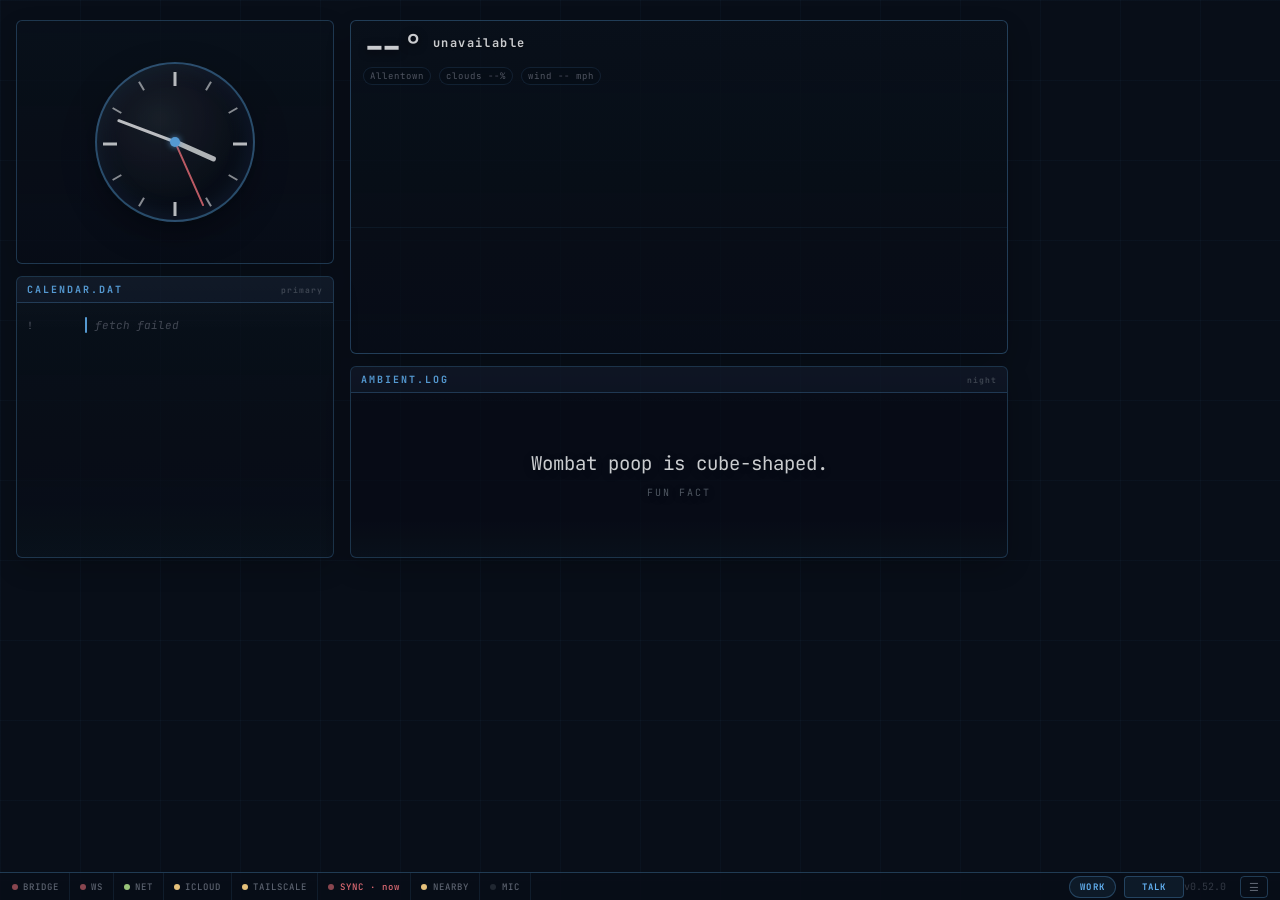
==== commit f9e3b5d7: "[pi] Kiosk enhancements + obsidian sync and utility scripts Kiosk: expanded serve.py endpoints, sett" ====
--- a/pi-kiosk/index.html
+++ b/pi-kiosk/index.html
@@ -313,6 +313,12 @@
   .cal-bar { width:2px; height:16px; background:var(--accent); border-radius:1px; flex-shrink:0; }
   .cal-title { font-size:var(--widget-body-size); color:var(--text-primary); }
   .cal-event.past .cal-time, .cal-event.past .cal-title { opacity:0.4; }
+  /* RSVP-based dimming: NEEDS-ACTION and TENTATIVE look lighter; DECLINED struck through */
+  .cal-event.rsvp-tentative .cal-title, .cal-event.rsvp-tentative .cal-time,
+  .cal-event.rsvp-needs-action .cal-title, .cal-event.rsvp-needs-action .cal-time { opacity:0.55; font-style:italic; }
+  .cal-event.rsvp-declined .cal-title, .cal-event.rsvp-declined .cal-time { opacity:0.3; text-decoration:line-through; }
+  .cal-earlier-toggle { cursor:pointer; -webkit-tap-highlight-color:transparent; font-size:9px; letter-spacing:1.5px; color:var(--text-secondary); padding:4px 0 6px 0; opacity:0.6; user-select:none; }
+  .cal-earlier-toggle:hover { opacity:1; }
   .cal-event.past .cal-bar { opacity:0.3; }
   .cal-event.live .cal-bar { background:var(--accent); box-shadow:0 0 6px var(--accent); }
   .cal-event.live .cal-title { font-weight:bold; }
@@ -321,6 +327,39 @@
   .cal-event.personal.live .cal-bar { background:#7c6eff; box-shadow:0 0 6px #7c6eff; }
   .cal-section-label { font-size:8px; color:var(--text-secondary); letter-spacing:1px; margin:6px 0 2px; opacity:0.6; }
   .cal-section-label:first-child { margin-top:0; }
+
+  /* Calendar dot-bar (tap to reveal past events) */
+  .cal-dotbar { display:flex; align-items:center; gap:6px; padding:2px 0 6px 0; border-bottom:1px dashed rgba(97,175,239,0.18); margin-bottom:6px; -webkit-tap-highlight-color:transparent; user-select:none; min-height:14px; }
+  .cal-dots { display:flex; gap:4px; flex:1; align-items:center; flex-wrap:wrap; }
+  .cal-dot-spacer { flex:1 1 auto; min-width:8px; }
+  .cal-dot { width:8px; height:8px; border-radius:50%; flex-shrink:0; transition:all 0.3s; }
+  .cal-dot.future { background:var(--text-secondary); opacity:0.65; }
+  .cal-dot.past { background:var(--success); opacity:0.85; }
+  .cal-dot.live { background:#fff; box-shadow:0 0 6px rgba(255,255,255,0.85); animation:caldotPulse 2s ease-in-out infinite; }
+  .cal-dot.unresponded { background:transparent; border:1.5px solid var(--text-secondary); opacity:0.55; }
+  .cal-dot.allday { background:transparent; border:1.5px solid var(--accent); opacity:0.7; }
+  .cal-dotbar-label { font-size:8px; color:var(--text-secondary); letter-spacing:1px; opacity:0.55; white-space:nowrap; }
+  @keyframes caldotPulse { 0%,100%{opacity:1; transform:scale(1)} 50%{opacity:0.6; transform:scale(1.2)} }
+
+  /* Calendar grid: timed on left, all-day on right rail */
+  .cal-grid { display:grid; grid-template-columns: 1fr auto; gap:8px; align-items:start; }
+  .cal-grid.single { grid-template-columns: 1fr; }
+  .cal-allday-col { min-width:64px; max-width:110px; padding-left:6px; border-left:1px dashed rgba(97,175,239,0.18); display:flex; flex-direction:column; gap:2px; }
+  .cal-allday-col .cal-event-wrap { padding:2px 0; }
+  .cal-allday-col .cal-time { display:none; }
+  .cal-allday-col .cal-title { font-size:calc(var(--widget-body-size) - 1px); }
+  /* Same-time concurrent events become side-by-side columns */
+  .cal-row-cols { display:flex; gap:6px; align-items:stretch; }
+  .cal-row-cols > .cal-col { flex:1; min-width:0; overflow:hidden; }
+  .cal-row-cols .cal-time { width:auto; }
+  .cal-row-cols .cal-title { white-space:nowrap; overflow:hidden; text-overflow:ellipsis; }
+
+  /* Scroll indicator (translucent bar, appears on scroll/touch) */
+  .scroll-ind { position:absolute; right:2px; width:3px; background:rgba(97,175,239,0.55); border-radius:2px; opacity:0; transition:opacity 0.25s ease; pointer-events:none; z-index:25; }
+  .scroll-ind.visible { opacity:0.85; }
+  /* Hide native scrollbars everywhere on the kiosk (touch only) */
+  *::-webkit-scrollbar { width:0; height:0; display:none; }
+  * { scrollbar-width:none; -ms-overflow-style:none; }
 
   /* TODAY.EXE dots */
   .today-rows { display:flex; flex-direction:column; gap:6px; }
@@ -962,7 +1001,7 @@
   <div class="spacer"></div>
   <span class="mode-indicator" id="modeIndicator">WORK</span>
   <button class="alfredo-btn" id="alfredoQuickBtn" title="start alfredo">TALK</button>
-  <span style="font-size:10px;color:var(--text-secondary);opacity:0.5;margin-right:6px">v0.51.0</span>
+  <span style="font-size:10px;color:var(--text-secondary);opacity:0.5;margin-right:6px">v0.52.0</span>
   <button class="hbg-btn" id="hbgToggle">☰</button>
 </div>
 
@@ -1331,6 +1370,60 @@
 renderTasks('workTasks','workBadge',workTasks,'workTasks');
 renderTasks('lifeTasks','lifeBadge',lifeTasks,'lifeTasks');
 
+// --- Vault sync (bi-directional with ~/obsidian/todos via serve.py) ---
+let vaultPushTimer = null;
+let lastVaultVersion = -1;
+const origSaveData = saveData;
+saveData = function(key, val) {
+  origSaveData(key, val);
+  if (key === 'workTasks' || key === 'lifeTasks') {
+    clearTimeout(vaultPushTimer);
+    vaultPushTimer = setTimeout(pushVault, 500);
+  }
+};
+function pushVault() {
+  fetch('/proxy/vault-push', {
+    method: 'POST',
+    headers: {'Content-Type':'application/json'},
+    body: JSON.stringify({
+      work: workTasks.map(t => ({text: t.text, done: !!t.done, hot: !!t.hot, line: t.line || null})),
+      personal: lifeTasks.map(t => ({text: t.text, done: !!t.done, hot: !!t.hot, line: t.line || null}))
+    })
+  }).then(r => r.json()).then(d => { if (d && d.version) lastVaultVersion = d.version; }).catch(()=>{});
+}
+function syncFromVault() {
+  fetch('/proxy/vault-tasks').then(r => r.json()).then(d => {
+    if (!d || typeof d.version !== 'number') return;
+    const remoteWork = Array.isArray(d.work) ? d.work : [];
+    const remotePersonal = Array.isArray(d.personal) ? d.personal : [];
+    // Guard against empty bootstraps after proxy restart:
+    // don't wipe local tasks when Pi has never received a real vault snapshot.
+    if (d.version === 0 && (d.last_edit_ts || 0) === 0 && remoteWork.length === 0 && remotePersonal.length === 0) {
+      if (workTasks.length || lifeTasks.length) {
+        pushVault(); // seed Pi after reboot so tasks stay in sync
+      }
+      return;
+    }
+    // Skip if nothing changed on Pi since our last known version
+    if (d.version === lastVaultVersion) return;
+    // Skip if Pi's latest edit was from kiosk (us) — avoids overwriting our local state
+    if (d.last_edit_src === 'kiosk') { lastVaultVersion = d.version; return; }
+    // Pi is ahead (Mac pushed new state). Replace local arrays in-place.
+    workTasks.length = 0;
+    remoteWork.forEach(t => workTasks.push({text: t.text, done: !!t.done, hot: !!t.hot, line: t.line, priority: t.hot ? 'high' : 'med'}));
+    lifeTasks.length = 0;
+    remotePersonal.forEach(t => lifeTasks.push({text: t.text, done: !!t.done, hot: !!t.hot, line: t.line, priority: t.hot ? 'high' : 'med'}));
+    origSaveData('workTasks', workTasks);
+    origSaveData('lifeTasks', lifeTasks);
+    lastVaultVersion = d.version;
+    renderTasks('workTasks','workBadge',workTasks,'workTasks');
+    renderTasks('lifeTasks','lifeBadge',lifeTasks,'lifeTasks');
+    updateTodayBar();
+  }).catch(()=>{});
+}
+syncFromVault();
+setInterval(syncFromVault, 3000);
+
 // Visual staleness indicator — dims widget + appends "STALE" to header
 function setTaskStale(stale) {
   const w = document.getElementById('w-work');
@@ -1388,12 +1481,14 @@
   const past=d<now?' past':'';
   const live=(d<=now&&end>now)?' live':'';
   const personal=isPersonal(e)?' personal':'';
+  const rsvpMap={'TENTATIVE':' rsvp-tentative','NEEDS-ACTION':' rsvp-needs-action','DECLINED':' rsvp-declined'};
+  const rsvp=rsvpMap[e.rsvp]||'';
   const rec=e.recurring?'<span class="cal-rec">REC</span>':'';
   const briefText=e.brief||(time+endTime+' · '+(e.calendar||'Calendar'));
   const fullText=e.longContext||(e.location?'📍 '+escHtml(e.location):'No additional context available');
   const prev=e.prevBrief?'<hr><div style="font-size:8px;letter-spacing:1px;color:var(--text-secondary);margin-bottom:2px">PREV SESSION</div>'+escHtml(e.prevBrief):'';
   return '<div class="cal-event-wrap" data-state="collapsed" onclick="cycleMeetingState(this)">'
-    +'<div class="cal-event'+past+live+personal+'"><span class="cal-time">'+time+'</span><div class="cal-bar"></div><span class="cal-title">'+escHtml(e.title)+rec+'</span></div>'
+    +'<div class="cal-event'+past+live+personal+rsvp+'"><span class="cal-time">'+time+'</span><div class="cal-bar"></div><span class="cal-title">'+escHtml(e.title)+rec+'</span></div>'
     +'<div class="meeting-hint">tap for brief</div>'
     +'<div class="meeting-brief">'+briefText+'</div>'
     +'<div class="meeting-full">'+fullText+prev+'</div>'
@@ -1434,35 +1529,77 @@
     queueDirectContextSync();
     return;
   }
-  if(!events||!events.length){
-    el.innerHTML='<div class="cal-event"><span class="cal-time">--</span><div class="cal-bar"></div><span class="cal-title dim">no events today</span></div>';
+  if(!today.length){
+    el.innerHTML='<div class="cal-dotbar"></div><div class="cal-event"><span class="cal-time">--</span><div class="cal-bar"></div><span class="cal-title dim">no events today</span></div>';
     queueDirectContextSync();
     return;
   }
-  if(!today.length){
-    el.innerHTML='<div class="cal-event"><span class="cal-time">--</span><div class="cal-bar"></div><span class="cal-title dim">no events today</span></div>';
-    queueDirectContextSync();
-    return;
-  }
-  const work=today.filter(e=>!isPersonal(e));
-  const personal=today.filter(e=>isPersonal(e));
-  let html='';
-  if(work.length){
-    html+='<div class="cal-section-label">WORK</div>';
-    html+=work.map(e=>renderCalEvent(e,now)).join('');
-  }
-  if(personal.length){
-    html+='<div class="cal-section-label">PERSONAL</div>';
-    html+=personal.map(e=>renderCalEvent(e,now)).join('');
-  }
-  el.innerHTML=html;
-  // Update meetings dots
-  const meetings=today.filter(e=>!e.isAllDay);
-  const pastMeetings=meetings.filter(e=>new Date(e.endTime)<=now).length;
-  renderDots('dotsMeetings',meetings.length,pastMeetings);
+
+  const isOver  = e => !e.isAllDay && new Date(e.endTime)<=now;
+  const isLive  = e => !e.isAllDay && new Date(e.startTime)<=now && new Date(e.endTime)>now;
+  const isUnresp= e => e.rsvp==='NEEDS-ACTION' || e.rsvp==='TENTATIVE';
+  // Default to showing past only when no upcoming timed events exist (end of day)
+  const hasUpcoming = today.some(e => !e.isAllDay && !isOver(e));
+  const showPast = el.dataset.showPast==='1' || !hasUpcoming;
+
+  // ── Top dot-bar: one dot per event (grey/white/green + hollow for unresponded/all-day, right-aligned)
+  const timedSorted = today.filter(e=>!e.isAllDay).sort((a,b)=>new Date(a.startTime)-new Date(b.startTime));
+  const allDay = today.filter(e=>e.isAllDay);
+  const dot = (e, cls) => '<span class="cal-dot '+cls+'" title="'+escHtml(e.title||'')+'"></span>';
+  const leftDots = timedSorted.filter(e=>!isUnresp(e)).map(e => dot(e, isLive(e)?'live':isOver(e)?'past':'future'));
+  const rightDots = [
+    ...timedSorted.filter(isUnresp).map(e => dot(e, 'unresponded')),
+    ...allDay.map(e => dot(e, 'allday')),
+  ];
+  const dotsHtml = leftDots.join('') + (rightDots.length ? '<span class="cal-dot-spacer"></span>' + rightDots.join('') : '');
+  const pastCount = timedSorted.filter(isOver).length;
+  const toggleLabel = pastCount ? '<span class="cal-dotbar-label">'+(showPast?'▼ hide':'▲ '+pastCount+' past')+'</span>' : '';
+  const dotBar = '<div class="cal-dotbar" onclick="togglePastCal(event)"><div class="cal-dots">'+dotsHtml+'</div>'+toggleLabel+'</div>';
+
+  // ── Timed events: filter past unless revealed, group by start time for column layout
+  const timedVisible = timedSorted.filter(e => showPast || !isOver(e));
+  const groupMap = {};
+  const groupOrder = [];
+  timedVisible.forEach(e => {
+    const k = e.startTime;
+    if (!groupMap[k]) { groupMap[k] = []; groupOrder.push(k); }
+    groupMap[k].push(e);
+  });
+  let timedHtml = '';
+  groupOrder.forEach(k => {
+    const grp = groupMap[k];
+    if (grp.length === 1) {
+      timedHtml += renderCalEvent(grp[0], now);
+    } else {
+      timedHtml += '<div class="cal-row-cols">' + grp.map(e => '<div class="cal-col">'+renderCalEvent(e,now)+'</div>').join('') + '</div>';
+    }
+  });
+  if (!timedHtml && !allDay.length) {
+    timedHtml = '<div class="cal-event"><span class="cal-time">--</span><div class="cal-bar"></div><span class="cal-title dim">nothing upcoming</span></div>';
+  }
+
+  // ── All-day → dedicated right rail (only when present)
+  const gridClass = allDay.length ? 'cal-grid' : 'cal-grid single';
+  let gridHtml = '<div class="'+gridClass+'"><div class="cal-timed-col">'+timedHtml+'</div>';
+  if (allDay.length) {
+    gridHtml += '<div class="cal-allday-col">'+allDay.map(e=>renderCalEvent(e,now)).join('')+'</div>';
+  }
+  gridHtml += '</div>';
+
+  el.innerHTML = dotBar + gridHtml;
+
+  // Update TODAY.EXE meetings dots (existing widget — unchanged semantics)
+  const meetings = timedSorted;
+  renderDots('dotsMeetings', meetings.length, meetings.filter(isOver).length);
   queueDirectContextSync();
 }
 function escHtml(s){const d=document.createElement('div');d.textContent=s;return d.innerHTML;}
+function togglePastCal(ev){
+  if(ev){ev.stopPropagation();}
+  const el=document.getElementById('calendarBody');
+  el.dataset.showPast = el.dataset.showPast==='1' ? '0' : '1';
+  renderCalendar(currentCalendarEvents||[]);
+}
 function fetchCalendar(){
   fetch('/proxy/calendar').then(r=>r.json()).then(d=>{
     renderCalendar(d.events||[]);
@@ -2918,26 +3055,165 @@
 // System buttons
 document.getElementById('btnRefresh').addEventListener('click',()=>{ closeHbg(); location.reload(); });
 function showRebootOverlay(){
-  document.body.innerHTML = '<div id="rebootOverlay" style="display:flex;align-items:center;justify-content:center;height:100vh;font-family:var(--font);color:var(--warning);font-size:14px;letter-spacing:2px;flex-direction:column;gap:10px">REBOOTING...<div style="font-size:10px;color:var(--text-secondary);letter-spacing:1px">waiting for kiosk to come back</div></div>';
+  document.body.innerHTML = `
+    <style id="rebootOverlayStyles">
+      .rb-wrap {
+        display: flex;
+        align-items: center;
+        justify-content: center;
+        height: 100vh;
+        font-family: var(--font);
+        color: var(--warning);
+        flex-direction: column;
+        gap: 10px;
+        letter-spacing: 1px;
+      }
+      .rb-title { font-size: 14px; letter-spacing: 2px; color: var(--warning); }
+      .rb-sub { font-size: 10px; color: var(--text-secondary); letter-spacing: 1px; }
+      .rb-row {
+        display: flex;
+        align-items: center;
+        justify-content: center;
+        gap: 12px;
+        margin-top: 6px;
+      }
+      .rb-item {
+        display: flex;
+        flex-direction: column;
+        align-items: center;
+        justify-content: center;
+        gap: 5px;
+        min-width: 44px;
+      }
+      .rb-dot {
+        width: 10px;
+        height: 10px;
+        border-radius: 50%;
+        border: 1px solid rgba(97,175,239,0.35);
+        background: rgba(92,99,112,0.25);
+        box-shadow: 0 0 0 1px rgba(97,175,239,0.05);
+        transition: all 0.25s ease;
+      }
+      .rb-dot.pending { background: rgba(92,99,112,0.25); opacity: 0.55; }
+      .rb-dot.on {
+        background: var(--success);
+        border-color: var(--success);
+        box-shadow: 0 0 9px rgba(152,195,121,0.75);
+        opacity: 1;
+      }
+      .rb-dot.warn {
+        background: var(--warning);
+        border-color: var(--warning);
+        box-shadow: 0 0 8px rgba(229,192,123,0.6);
+        opacity: 1;
+      }
+      .rb-dot.off {
+        background: var(--danger);
+        border-color: var(--danger);
+        box-shadow: 0 0 8px rgba(224,108,117,0.55);
+        opacity: 0.9;
+      }
+      .rb-label {
+        font-size: 8px;
+        letter-spacing: 1px;
+        color: var(--text-secondary);
+        text-transform: uppercase;
+      }
+      .rb-check {
+        min-height: 14px;
+        font-size: 11px;
+        color: var(--success);
+        letter-spacing: 1px;
+      }
+    </style>
+    <div id="rebootOverlay" class="rb-wrap">
+      <div class="rb-title">REBOOTING ALFREDO...</div>
+      <div class="rb-sub" id="rbSub">bringing services online</div>
+      <div class="rb-row">
+        <div class="rb-item"><div class="rb-dot pending" id="rb-bridge"></div><div class="rb-label">bridge</div></div>
+        <div class="rb-item"><div class="rb-dot pending" id="rb-ws"></div><div class="rb-label">ws</div></div>
+        <div class="rb-item"><div class="rb-dot pending" id="rb-net"></div><div class="rb-label">net</div></div>
+        <div class="rb-item"><div class="rb-dot pending" id="rb-icloud"></div><div class="rb-label">icloud</div></div>
+        <div class="rb-item"><div class="rb-dot pending" id="rb-ts"></div><div class="rb-label">tailscale</div></div>
+        <div class="rb-item"><div class="rb-dot pending" id="rb-sync"></div><div class="rb-label">sync</div></div>
+      </div>
+      <div class="rb-check" id="rbCheck"></div>
+      <div class="rb-sub">waiting for kiosk proxy on :8430</div>
+    </div>
+  `;
+
+  const bootOrder = ['rb-bridge', 'rb-ws', 'rb-net', 'rb-icloud', 'rb-ts', 'rb-sync'];
+  const rbSub = document.getElementById('rbSub');
+  const rbCheck = document.getElementById('rbCheck');
+
+  function setRbDot(id, state) {
+    const el = document.getElementById(id);
+    if (!el) return;
+    el.className = 'rb-dot ' + state;
+  }
+
+  let waveIndex = 0;
+  const bootWave = setInterval(() => {
+    bootOrder.forEach((id) => setRbDot(id, 'pending'));
+    setRbDot(bootOrder[waveIndex % bootOrder.length], 'on');
+    waveIndex += 1;
+  }, 420);
+
+  async function probe(url) {
+    try {
+      const response = await fetch(url, { cache: 'no-store', signal: AbortSignal.timeout(2500) });
+      if (!response.ok) return { ok: false };
+      const body = await response.json().catch(() => ({}));
+      return { ok: body.ok !== false && body.status !== 'offline', body };
+    } catch (error) {
+      return { ok: false };
+    }
+  }
+
   let attempts = 0;
   const poll = setInterval(async () => {
     attempts += 1;
-    try {
-      const response = await fetch('/proxy/health', { cache: 'no-store' });
-      if (response.ok) {
-        clearInterval(poll);
-        location.reload();
-        return;
+    const health = await probe('/proxy/health');
+    if (health.ok) {
+      clearInterval(poll);
+      clearInterval(bootWave);
+      if (rbSub) rbSub.textContent = 'proxy detected, verifying services';
+
+      setRbDot('rb-bridge', 'on');
+      setRbDot('rb-ws', 'on');
+      setRbDot('rb-net', 'on');
+
+      const [icloud, tailscale] = await Promise.all([
+        probe('/proxy/icloud'),
+        probe('/proxy/tailscale'),
+      ]);
+
+      setRbDot('rb-icloud', icloud.ok ? 'on' : 'warn');
+      setRbDot('rb-ts', tailscale.ok ? 'on' : 'warn');
+
+      const allHealthy = health.ok && icloud.ok && tailscale.ok;
+      setRbDot('rb-sync', allHealthy ? 'on' : 'warn');
+
+      if (rbCheck) {
+        rbCheck.textContent = allHealthy ? '✓ services online' : '✓ booted (some services still warming up)';
+        rbCheck.style.color = allHealthy ? 'var(--success)' : 'var(--warning)';
       }
-    } catch (error) {}
+
+      setTimeout(() => location.reload(), allHealthy ? 1200 : 1800);
+      return;
+    }
+
     if (attempts > 120) {
       clearInterval(poll);
-      const overlay = document.getElementById('rebootOverlay');
-      if (overlay) {
-        overlay.innerHTML = 'REBOOT MAY BE DONE<div style="font-size:10px;color:var(--text-secondary);letter-spacing:1px">tap refresh if this screen lingers</div>';
+      clearInterval(bootWave);
+      if (rbSub) rbSub.textContent = 'reboot may be done. tap refresh if this lingers.';
+      bootOrder.forEach((id) => setRbDot(id, 'warn'));
+      if (rbCheck) {
+        rbCheck.textContent = 'still waiting for proxy response';
+        rbCheck.style.color = 'var(--warning)';
       }
     }
-  }, 3000);
+  }, 2200);
 }
 document.getElementById('btnReboot').addEventListener('click',()=>{
   if(!confirm('Reboot Pi?')) return;
@@ -4175,6 +4451,57 @@
 function saveModal(){const v=document.getElementById('modalInput').value.trim();if(_cb)_cb(v);closeModal();}
 document.getElementById('modalInput').addEventListener('keydown',e=>{if(e.key==='Enter')saveModal();if(e.key==='Escape')closeModal();});
 document.getElementById('modal').addEventListener('click',e=>{if(e.target===document.getElementById('modal'))closeModal();});
+
+// ── Kiosk touch-only: block mouse input (touch passes through) ─────────────
+// Track pointer source so synthesized clicks from mice get suppressed while
+// touch-originated clicks still fire normally.
+let _lastPointerType = 'touch';
+document.addEventListener('pointerdown', e => {
+  _lastPointerType = e.pointerType || 'touch';
+  if (e.pointerType === 'mouse') { e.preventDefault(); e.stopPropagation(); }
+}, { capture: true, passive: false });
+['pointermove','pointerup','mousedown','mousemove','mouseup','click','dblclick','contextmenu','wheel'].forEach(type => {
+  document.addEventListener(type, e => {
+    const mouse = e.pointerType === 'mouse'
+               || type === 'wheel'
+               || type === 'contextmenu'
+               || (_lastPointerType === 'mouse' && (type === 'click' || type === 'dblclick'));
+    if (mouse) { e.preventDefault(); e.stopPropagation(); }
+  }, { capture: true, passive: false });
+});
+
+// ── Touch scroll indicator: hide native scrollbar, fade in on scroll/touch ─
+function attachScrollIndicator(el){
+  if (el.dataset.siReady === '1') return;
+  el.dataset.siReady = '1';
+  const cs = getComputedStyle(el);
+  if (cs.position === 'static') el.style.position = 'relative';
+  const ind = document.createElement('div');
+  ind.className = 'scroll-ind';
+  el.appendChild(ind);
+  let fadeTimer = null;
+  const update = () => {
+    const sh = el.scrollHeight, ch = el.clientHeight;
+    if (sh <= ch + 2) { ind.classList.remove('visible'); return; }
+    const ratio = ch / sh;
+    const indH = Math.max(24, Math.floor(ch * ratio));
+    const maxTop = ch - indH;
+    const top = maxTop * (el.scrollTop / (sh - ch));
+    ind.style.height = indH + 'px';
+    ind.style.top = top + 'px';
+    ind.classList.add('visible');
+    clearTimeout(fadeTimer);
+    fadeTimer = setTimeout(() => ind.classList.remove('visible'), 750);
+  };
+  el.addEventListener('scroll', update, { passive: true });
+  el.addEventListener('touchstart', update, { passive: true });
+  el.addEventListener('touchmove', update, { passive: true });
+}
+function attachAllScrollIndicators(){
+  document.querySelectorAll('.widget-body, .task-list, .term-output, .hotlist-body, .scratch-body, .wd-sheet').forEach(attachScrollIndicator);
+}
+attachAllScrollIndicators();
+setInterval(attachAllScrollIndicators, 2500);
 </script>
 </body>
 </html>
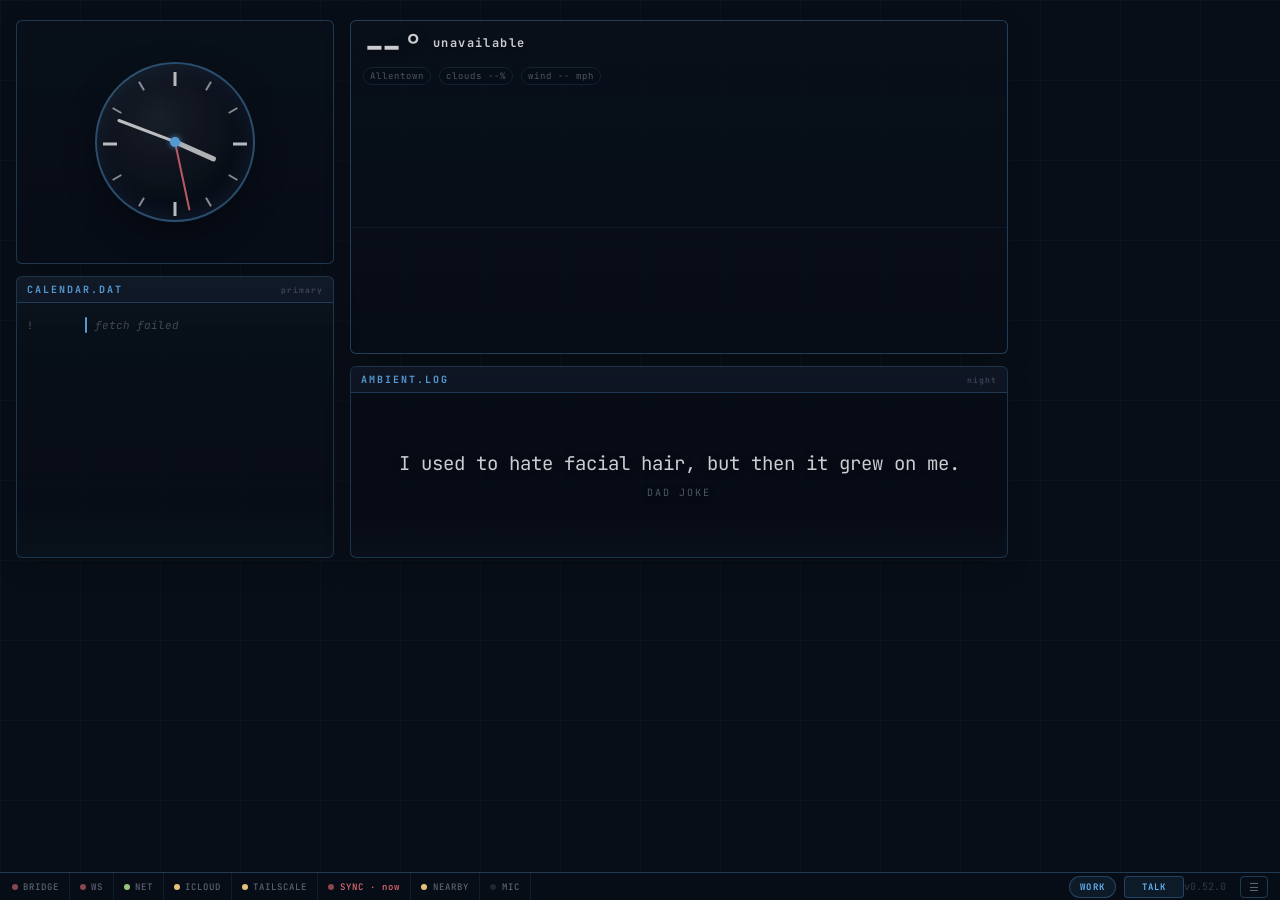
==== commit 146013f4: "Fix kiosk calendar staleness and touch input blocking Calendar: Mac push (Google Calendar API) is no" ====
--- a/pi-kiosk/index.html
+++ b/pi-kiosk/index.html
@@ -4452,23 +4452,11 @@
 document.getElementById('modalInput').addEventListener('keydown',e=>{if(e.key==='Enter')saveModal();if(e.key==='Escape')closeModal();});
 document.getElementById('modal').addEventListener('click',e=>{if(e.target===document.getElementById('modal'))closeModal();});
 
-// ── Kiosk touch-only: block mouse input (touch passes through) ─────────────
-// Track pointer source so synthesized clicks from mice get suppressed while
-// touch-originated clicks still fire normally.
-let _lastPointerType = 'touch';
-document.addEventListener('pointerdown', e => {
-  _lastPointerType = e.pointerType || 'touch';
-  if (e.pointerType === 'mouse') { e.preventDefault(); e.stopPropagation(); }
-}, { capture: true, passive: false });
-['pointermove','pointerup','mousedown','mousemove','mouseup','click','dblclick','contextmenu','wheel'].forEach(type => {
-  document.addEventListener(type, e => {
-    const mouse = e.pointerType === 'mouse'
-               || type === 'wheel'
-               || type === 'contextmenu'
-               || (_lastPointerType === 'mouse' && (type === 'click' || type === 'dblclick'));
-    if (mouse) { e.preventDefault(); e.stopPropagation(); }
-  }, { capture: true, passive: false });
-});
+// ── Kiosk: block context menu and scroll wheel (touchscreen registers as mouse) ──
+// The ROADOM 7" USB touchscreen reports as pointerType 'mouse', so we can't
+// block all mouse events. Only suppress right-click and scroll wheel.
+document.addEventListener('contextmenu', e => { e.preventDefault(); }, { capture: true });
+document.addEventListener('wheel', e => { e.preventDefault(); e.stopPropagation(); }, { capture: true, passive: false });
 
 // ── Touch scroll indicator: hide native scrollbar, fade in on scroll/touch ─
 function attachScrollIndicator(el){
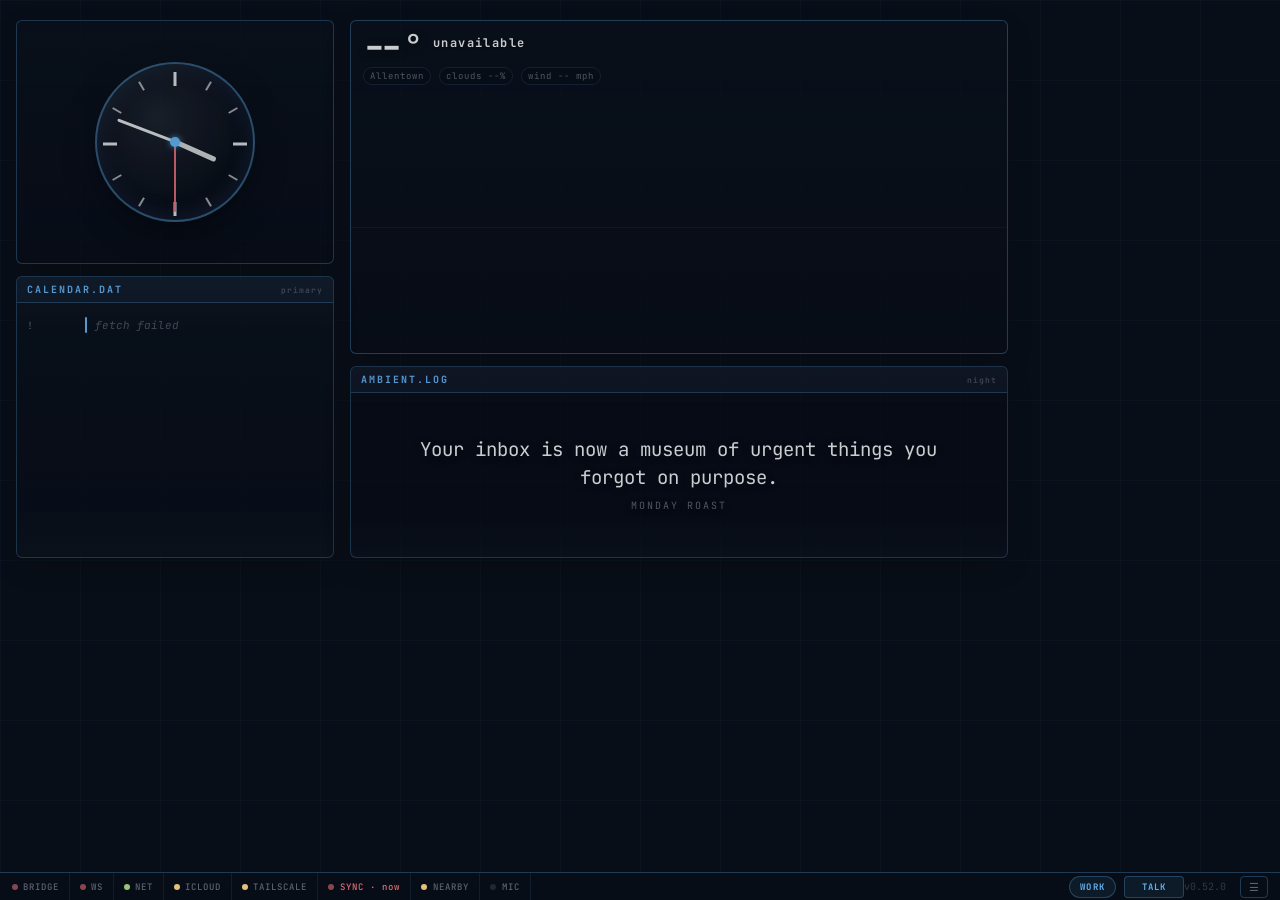
==== commit 17f61bfe: "Fix kiosk touch text selection on ROADOM touchscreen Touchscreen registers as mouse, causing text hi" ====
--- a/pi-kiosk/index.html
+++ b/pi-kiosk/index.html
@@ -16,7 +16,7 @@
     --font: "JetBrains Mono", monospace;
     --fs: 13px;
   }
-  body { background: var(--bg); color: var(--text-primary); font-family: var(--font); font-size: var(--fs); height: 100vh; width: 100vw; overflow: hidden; display: flex; flex-direction: column; }
+  body { background: var(--bg); color: var(--text-primary); font-family: var(--font); font-size: var(--fs); height: 100vh; width: 100vw; overflow: hidden; display: flex; flex-direction: column; -webkit-user-select: none; user-select: none; -webkit-tap-highlight-color: transparent; }
   body::before { content:''; position:fixed; inset:0; background-image: linear-gradient(var(--accent-grid) 1px,transparent 1px), linear-gradient(90deg,var(--accent-grid) 1px,transparent 1px); background-size:80px 80px; pointer-events:none; z-index:0; }
 
   /* Status bar */
@@ -4452,11 +4452,12 @@
 document.getElementById('modalInput').addEventListener('keydown',e=>{if(e.key==='Enter')saveModal();if(e.key==='Escape')closeModal();});
 document.getElementById('modal').addEventListener('click',e=>{if(e.target===document.getElementById('modal'))closeModal();});
 
-// ── Kiosk: block context menu and scroll wheel (touchscreen registers as mouse) ──
-// The ROADOM 7" USB touchscreen reports as pointerType 'mouse', so we can't
-// block all mouse events. Only suppress right-click and scroll wheel.
+// ── Kiosk: touchscreen registers as mouse — prevent text selection and context menu ──
+// The ROADOM 7" USB touchscreen reports as pointerType 'mouse', so we disable
+// text selection, context menu, and scroll wheel to keep it feeling like a touch UI.
 document.addEventListener('contextmenu', e => { e.preventDefault(); }, { capture: true });
 document.addEventListener('wheel', e => { e.preventDefault(); e.stopPropagation(); }, { capture: true, passive: false });
+document.addEventListener('selectstart', e => { e.preventDefault(); }, { capture: true });
 
 // ── Touch scroll indicator: hide native scrollbar, fade in on scroll/touch ─
 function attachScrollIndicator(el){
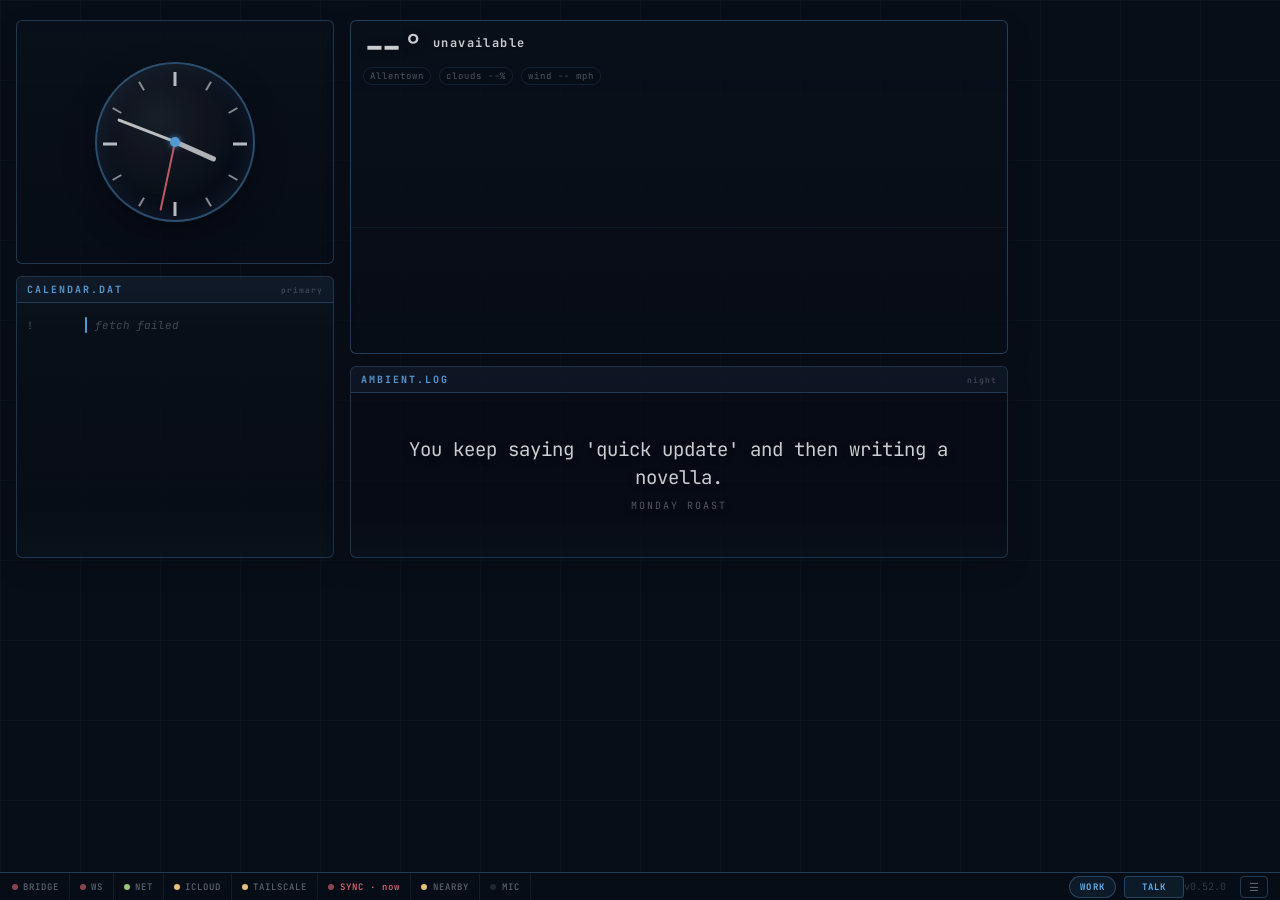
==== commit a0fc5846: "Fix kiosk touch: drag-to-scroll + pointer events for ROADOM screen The ROADOM touchscreen only fires" ====
--- a/pi-kiosk/index.html
+++ b/pi-kiosk/index.html
@@ -143,7 +143,7 @@
     padding:1px 6px; border-radius:999px; background:rgba(97,175,239,0.12); border:1px solid rgba(97,175,239,0.18);
   }
   .zone { margin-left:auto; font-size:calc(var(--widget-caption-size) - 1px); color:var(--text-secondary); opacity:0.7; letter-spacing:1px; }
-  .widget-body { padding:var(--widget-pad); flex:1; overflow-y:auto; overflow-x:hidden; zoom:var(--content-zoom,1); position:relative; z-index:1; }
+  .widget-body { padding:var(--widget-pad); flex:1; overflow-y:auto; overflow-x:hidden; zoom:var(--content-zoom,1); position:relative; z-index:1; cursor:default; }
   .widget[data-size="compact"] { --widget-pad: 8px; --widget-header-x: 8px; --widget-header-y: 5px; --widget-title-size: 9px; --widget-body-size: 10px; --widget-caption-size: 8px; }
   .widget[data-size="regular"] { --widget-pad: 10px; --widget-header-x: 10px; --widget-header-y: 6px; --widget-title-size: 10px; --widget-body-size: 11px; --widget-caption-size: 9px; }
   .widget[data-size="expanded"] { --widget-pad: 12px; --widget-header-x: 12px; --widget-header-y: 7px; --widget-title-size: 11px; --widget-body-size: 12px; --widget-caption-size: 9px; }
@@ -1314,19 +1314,19 @@
       queueDirectContextSync();
     });
 
-    // Swipe to complete/archive
+    // Swipe to complete/archive (pointer events for ROADOM touchscreen compatibility)
     let startX = 0, swiping = false;
-    row.addEventListener('touchstart', e => { startX = e.touches[0].clientX; swiping = true; }, { passive: true });
-    row.addEventListener('touchmove', e => {
+    row.addEventListener('pointerdown', e => { startX = e.clientX; swiping = true; row.setPointerCapture(e.pointerId); }, { passive: true });
+    row.addEventListener('pointermove', e => {
       if (!swiping) return;
-      const dx = e.touches[0].clientX - startX;
+      const dx = e.clientX - startX;
       if (dx > 30) { row.style.transform = `translateX(${Math.min(dx, 120)}px)`; row.style.opacity = Math.max(0.3, 1 - dx / 200); }
       if (dx < -30) { row.style.transform = `translateX(${Math.max(dx, -120)}px)`; row.style.opacity = Math.max(0.3, 1 + dx / 200); }
     }, { passive: true });
-    row.addEventListener('touchend', e => {
+    row.addEventListener('pointerup', e => {
       if (!swiping) return;
       swiping = false;
-      const dx = e.changedTouches[0].clientX - startX;
+      const dx = e.clientX - startX;
       if (dx > 80) {
         // Swipe right: complete
         row.style.transform = 'translateX(200px)'; row.style.opacity = '0';
@@ -2236,9 +2236,9 @@
 (function(){
   const sh=document.getElementById('wdSheet');
   let startY=0,curY=0;
-  sh.addEventListener('touchstart',e=>{startY=e.touches[0].clientY;curY=startY;});
-  sh.addEventListener('touchmove',e=>{curY=e.touches[0].clientY;const dy=curY-startY;if(dy>0)sh.style.transform='translateY('+dy+'px)';});
-  sh.addEventListener('touchend',()=>{if(curY-startY>80)closeWdModal();else sh.style.transform='';});
+  sh.addEventListener('pointerdown',e=>{startY=e.clientY;curY=startY;sh.setPointerCapture(e.pointerId);});
+  sh.addEventListener('pointermove',e=>{curY=e.clientY;const dy=curY-startY;if(dy>0)sh.style.transform='translateY('+dy+'px)';});
+  sh.addEventListener('pointerup',()=>{if(curY-startY>80)closeWdModal();else sh.style.transform='';});
 })();
 
 // ── Task detail sheet ───────────────────────────────────────
@@ -2282,9 +2282,9 @@
 (function(){
   const sh=document.getElementById('tdSheet');
   let startY=0,curY=0;
-  sh.addEventListener('touchstart',e=>{startY=e.touches[0].clientY;curY=startY;});
-  sh.addEventListener('touchmove',e=>{curY=e.touches[0].clientY;const dy=curY-startY;if(dy>0)sh.style.transform='translateY('+dy+'px)';});
-  sh.addEventListener('touchend',()=>{if(curY-startY>80)closeTd();else sh.style.transform='';});
+  sh.addEventListener('pointerdown',e=>{startY=e.clientY;curY=startY;sh.setPointerCapture(e.pointerId);});
+  sh.addEventListener('pointermove',e=>{curY=e.clientY;const dy=curY-startY;if(dy>0)sh.style.transform='translateY('+dy+'px)';});
+  sh.addEventListener('pointerup',()=>{if(curY-startY>80)closeTd();else sh.style.transform='';});
 })();
 
 // ── Uptime ──────────────────────────────────────────────────
@@ -4459,6 +4459,37 @@
 document.addEventListener('wheel', e => { e.preventDefault(); e.stopPropagation(); }, { capture: true, passive: false });
 document.addEventListener('selectstart', e => { e.preventDefault(); }, { capture: true });
 
+// ── Drag-to-scroll for scrollable containers ──────────────────────────────
+// The ROADOM touchscreen has no touch events (only mouse), so native scroll
+// doesn't work. This makes any overflow-y:auto container draggable to scroll.
+(function(){
+  let dragging = null;   // { el, startY, scrollTop }
+  const isScrollable = el => {
+    while (el && el !== document.body) {
+      const s = getComputedStyle(el);
+      if ((s.overflowY === 'auto' || s.overflowY === 'scroll') && el.scrollHeight > el.clientHeight) return el;
+      el = el.parentElement;
+    }
+    return null;
+  };
+  document.addEventListener('pointerdown', e => {
+    const sc = isScrollable(e.target);
+    if (!sc) return;
+    dragging = { el: sc, startY: e.clientY, scrollTop: sc.scrollTop };
+    sc.style.scrollBehavior = 'auto';
+  });
+  document.addEventListener('pointermove', e => {
+    if (!dragging) return;
+    const dy = dragging.startY - e.clientY;
+    if (Math.abs(dy) > 3) {
+      dragging.el.scrollTop = dragging.scrollTop + dy;
+      e.preventDefault();
+    }
+  });
+  document.addEventListener('pointerup', () => { dragging = null; });
+  document.addEventListener('pointercancel', () => { dragging = null; });
+})();
+
 // ── Touch scroll indicator: hide native scrollbar, fade in on scroll/touch ─
 function attachScrollIndicator(el){
   if (el.dataset.siReady === '1') return;
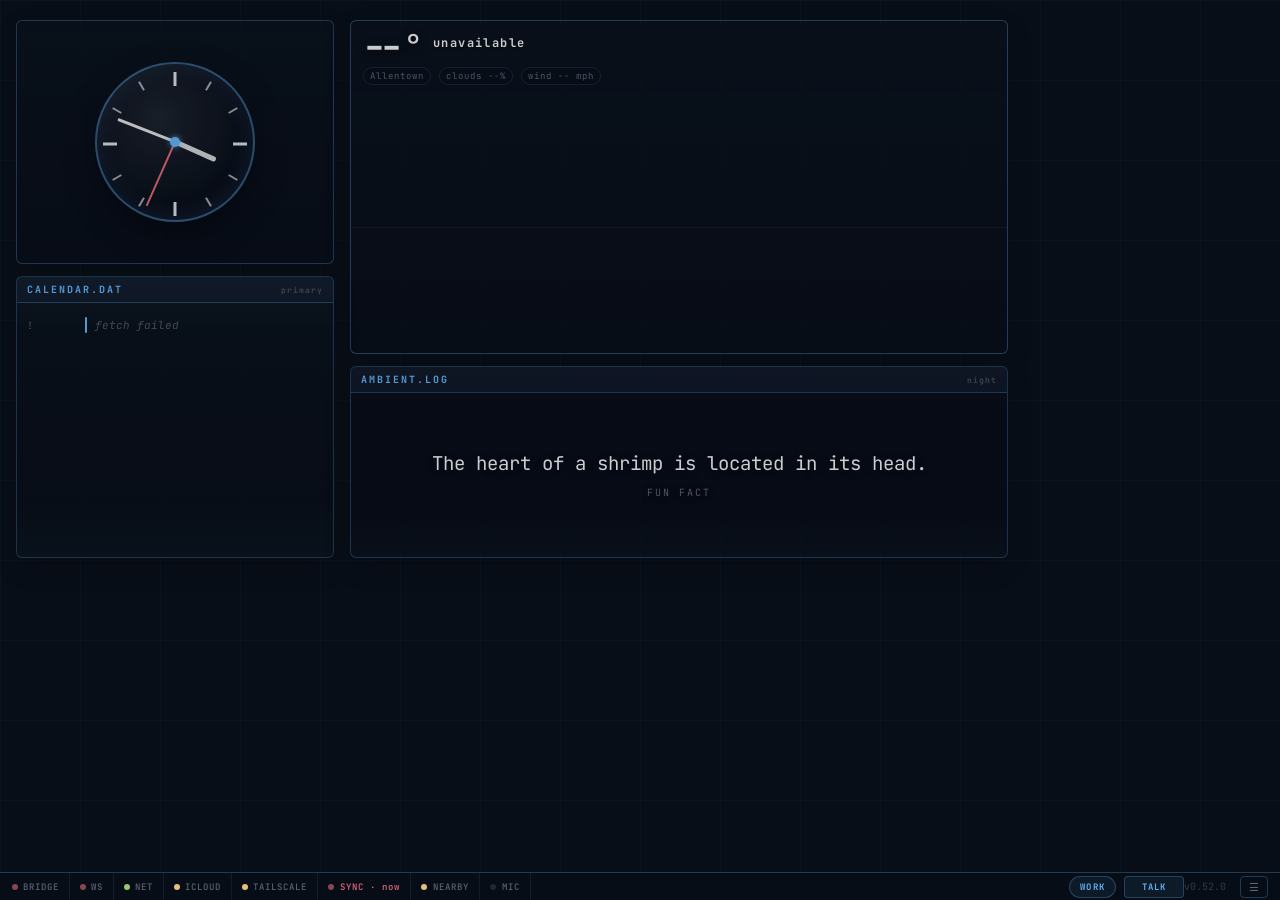
==== commit b8f97f3a: "Add calendar event location display to kiosk Shows non-default meeting locations as italic tag in ca" ====
--- a/pi-kiosk/index.html
+++ b/pi-kiosk/index.html
@@ -506,6 +506,7 @@
   .cal-event-wrap[data-state="full"] .meeting-full { max-height:200px; padding:2px 0; }
   .meeting-full hr { border:none; border-top:1px dashed var(--accent-border); margin:6px 0; }
   .cal-rec { font-size:7px; font-weight:700; color:var(--accent); letter-spacing:1px; margin-left:6px; opacity:0.6; }
+  .cal-loc { font-size:8px; color:var(--text-secondary); margin-left:6px; opacity:0.7; font-style:italic; }
 
   /* Funfact (legacy — now uses #funfact-float) */
 
@@ -1473,6 +1474,16 @@
   const cur=el.dataset.state||'collapsed';
   el.dataset.state=states[(states.indexOf(cur)+1)%states.length];
 }
+function isDefaultLocation(loc){
+  if(!loc) return true;
+  const n=loc.toLowerCase().replace(/[^a-z]/g,'');
+  return !n || n.includes('allentownpa') || n==='allentown' || n==='allentownpaus';
+}
+function briefLocation(loc){
+  if(!loc||isDefaultLocation(loc)) return '';
+  const short=loc.split(',')[0].trim();
+  return short.length>25?short.slice(0,23)+'…':short;
+}
 function renderCalEvent(e,now){
   const d=new Date(e.startTime);
   const end=new Date(e.endTime);
@@ -1484,11 +1495,14 @@
   const rsvpMap={'TENTATIVE':' rsvp-tentative','NEEDS-ACTION':' rsvp-needs-action','DECLINED':' rsvp-declined'};
   const rsvp=rsvpMap[e.rsvp]||'';
   const rec=e.recurring?'<span class="cal-rec">REC</span>':'';
+  const locBrief=briefLocation(e.location);
+  const locTag=locBrief?'<span class="cal-loc">'+escHtml(locBrief)+'</span>':'';
   const briefText=e.brief||(time+endTime+' · '+(e.calendar||'Calendar'));
-  const fullText=e.longContext||(e.location?'📍 '+escHtml(e.location):'No additional context available');
+  const hasNonDefaultLoc=e.location&&!isDefaultLocation(e.location);
+  const fullText=e.longContext||(hasNonDefaultLoc?'📍 '+escHtml(e.location):'No additional context available');
   const prev=e.prevBrief?'<hr><div style="font-size:8px;letter-spacing:1px;color:var(--text-secondary);margin-bottom:2px">PREV SESSION</div>'+escHtml(e.prevBrief):'';
   return '<div class="cal-event-wrap" data-state="collapsed" onclick="cycleMeetingState(this)">'
-    +'<div class="cal-event'+past+live+personal+rsvp+'"><span class="cal-time">'+time+'</span><div class="cal-bar"></div><span class="cal-title">'+escHtml(e.title)+rec+'</span></div>'
+    +'<div class="cal-event'+past+live+personal+rsvp+'"><span class="cal-time">'+time+'</span><div class="cal-bar"></div><span class="cal-title">'+escHtml(e.title)+rec+locTag+'</span></div>'
     +'<div class="meeting-hint">tap for brief</div>'
     +'<div class="meeting-brief">'+briefText+'</div>'
     +'<div class="meeting-full">'+fullText+prev+'</div>'
